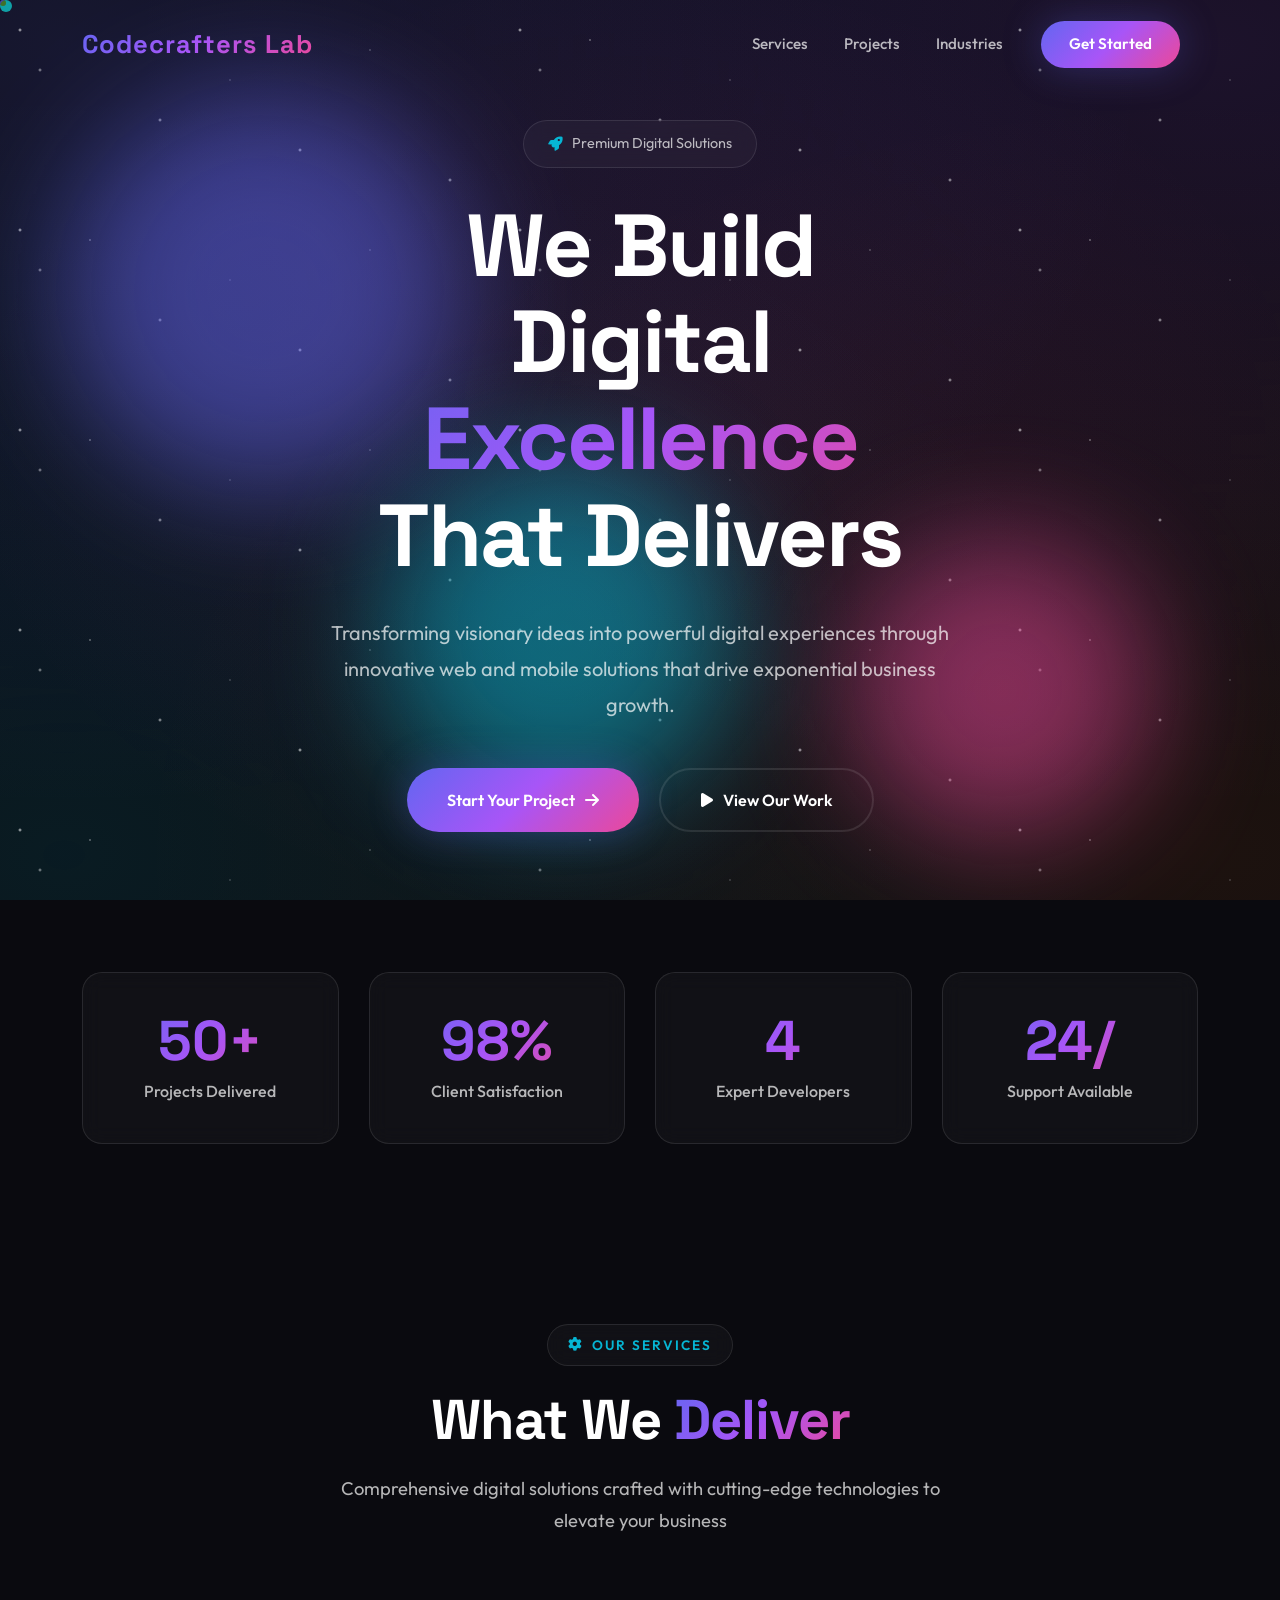
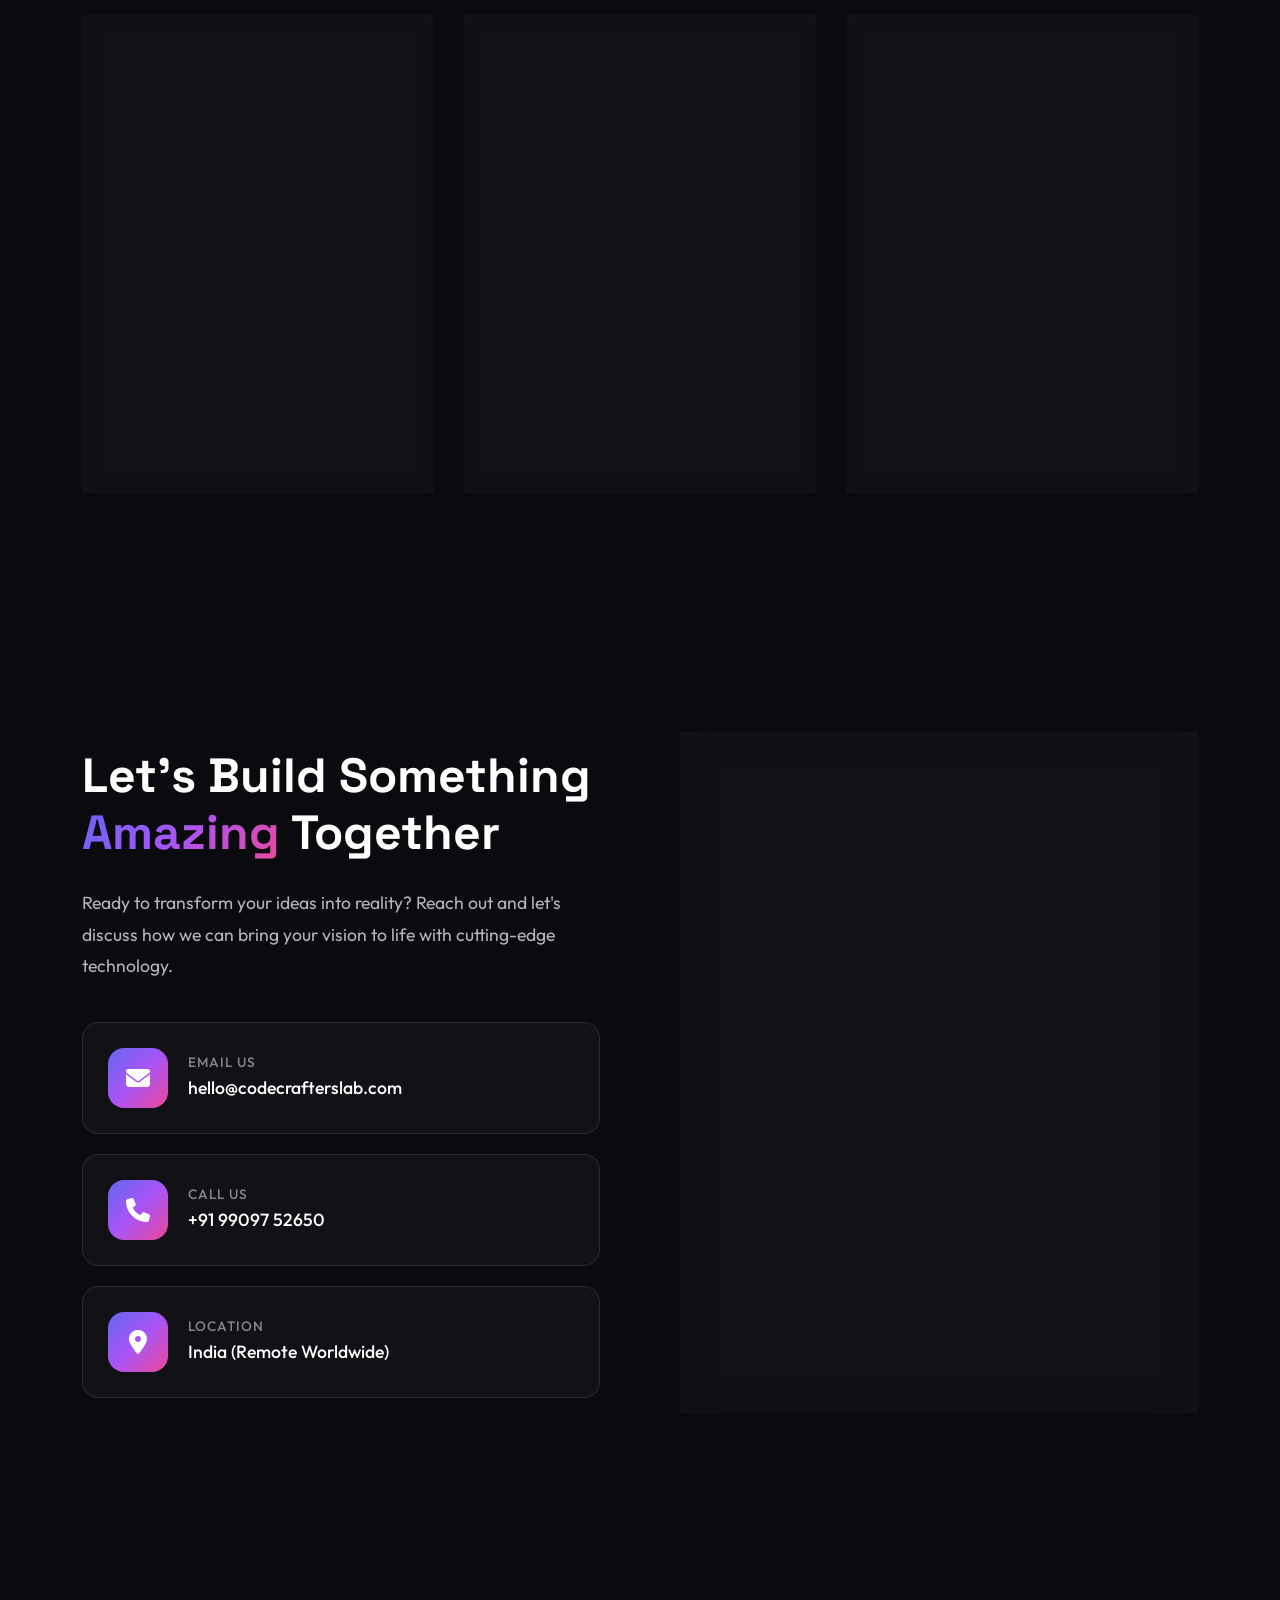
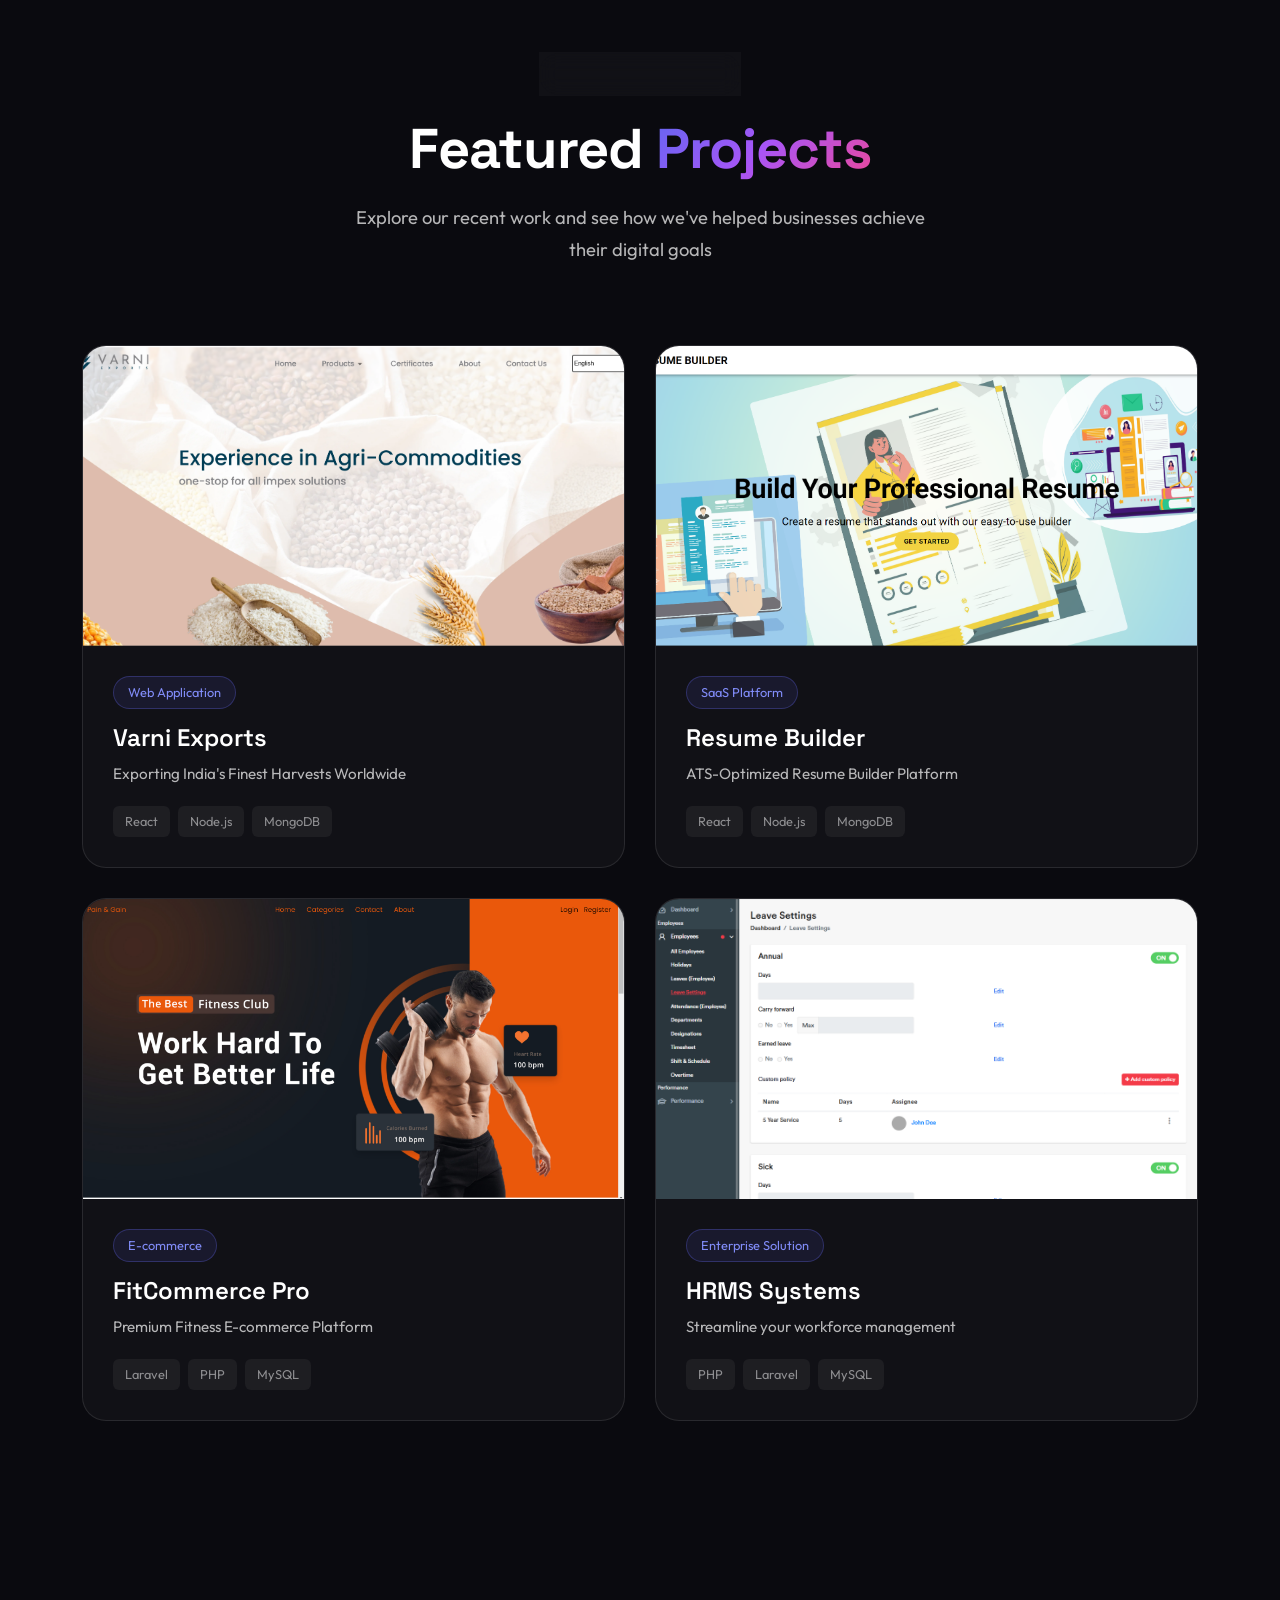
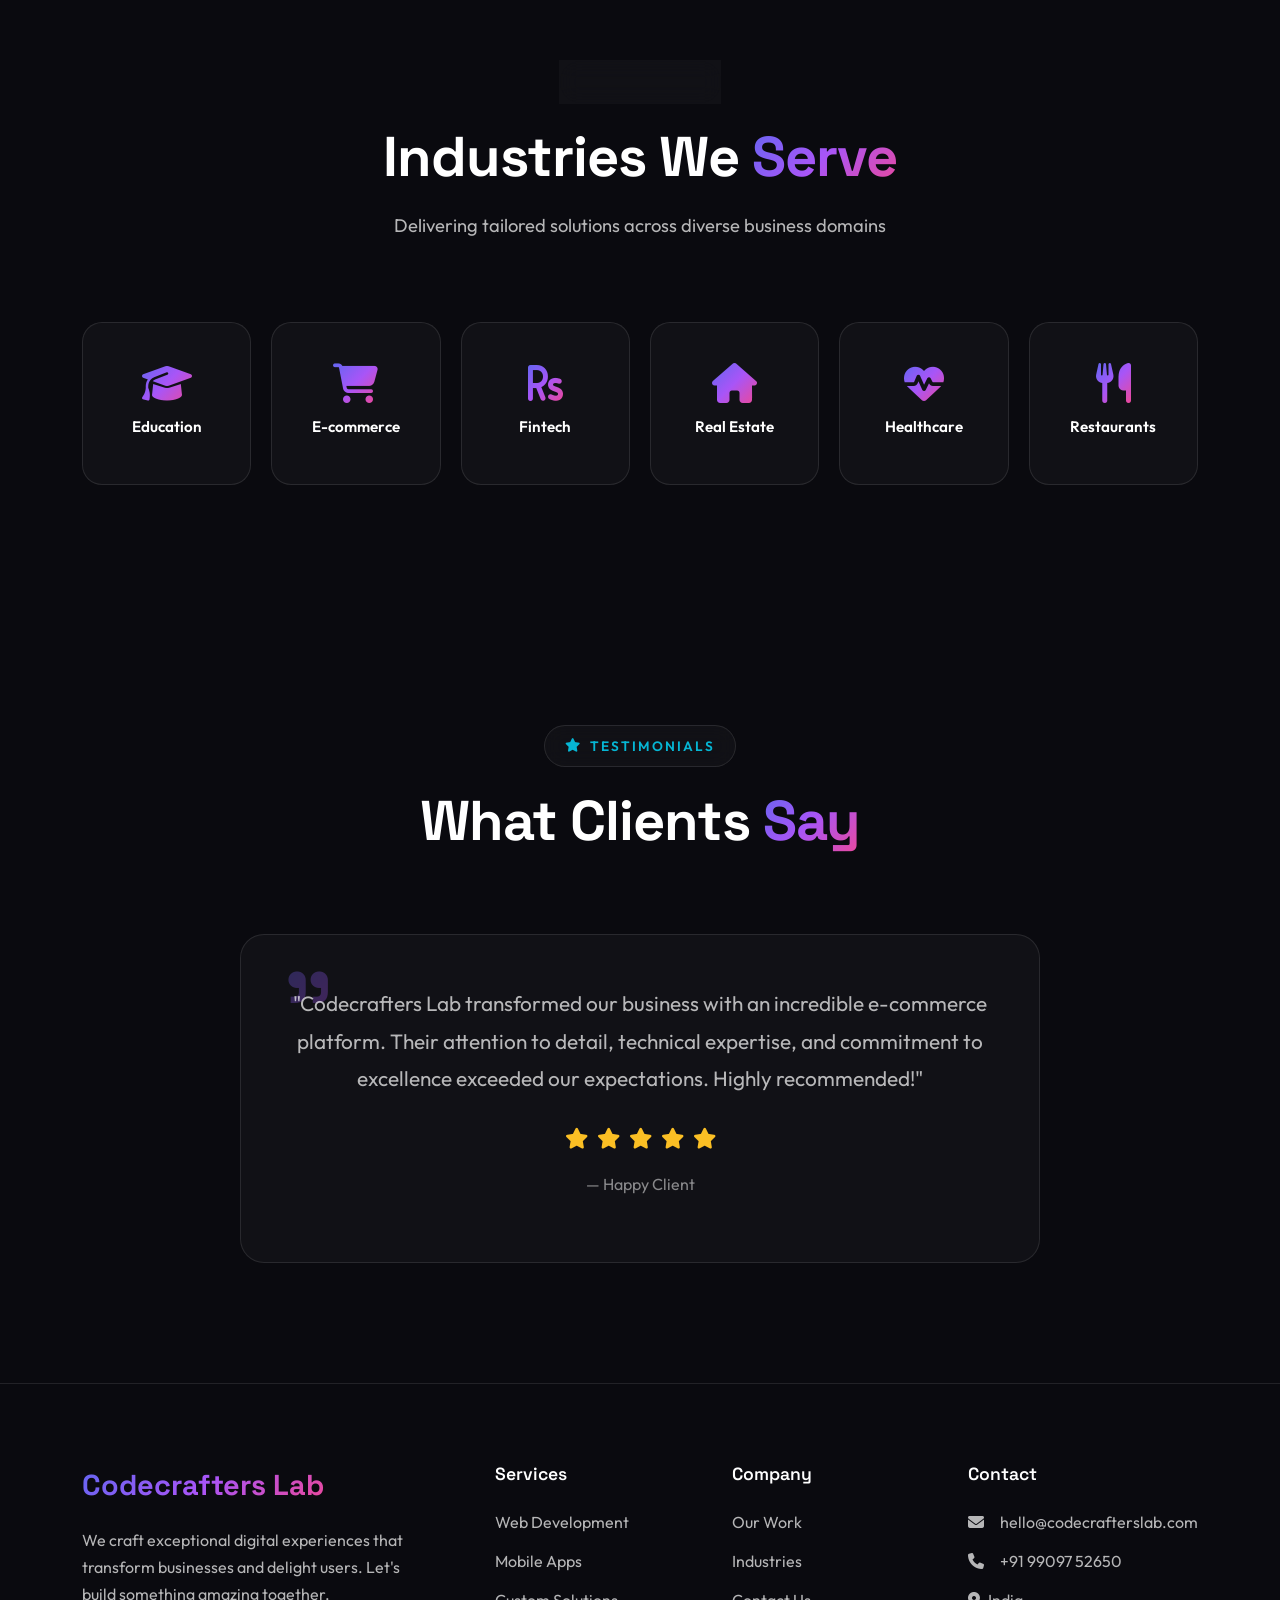
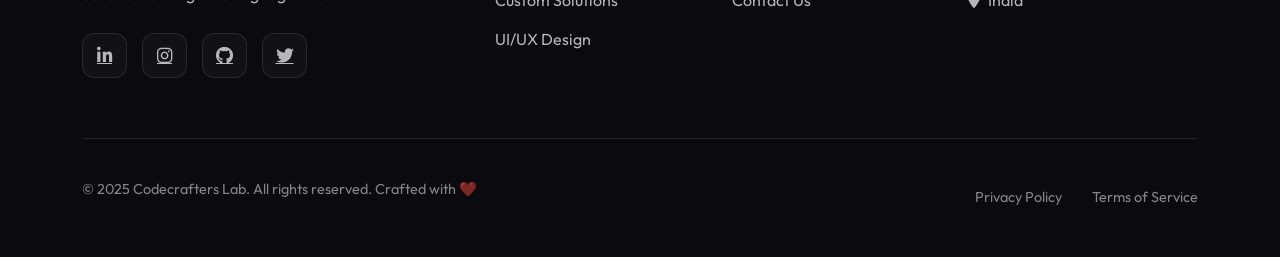
==== index.html @ 221aa8fa "first commit" ====
<!DOCTYPE html>
<html lang="en">

<head>
    <meta charset="UTF-8">
    <meta name="viewport" content="width=device-width, initial-scale=1.0">
    <title>Codecrafters Lab | Premium Digital Solutions</title>
    <link href="https://cdn.jsdelivr.net/npm/bootstrap@5.3.0/dist/css/bootstrap.min.css" rel="stylesheet">
    <link rel="stylesheet" href="https://cdnjs.cloudflare.com/ajax/libs/font-awesome/6.4.0/css/all.min.css">
    <link href="https://unpkg.com/aos@2.3.1/dist/aos.css" rel="stylesheet">
    <link
        href="https://fonts.googleapis.com/css2?family=Outfit:wght@300;400;500;600;700;800;900&family=Space+Grotesk:wght@300;400;500;600;700&display=swap"
        rel="stylesheet">
    <style>
        :root {
            --primary: #6366f1;
            --primary-dark: #4f46e5;
            --primary-light: #818cf8;
            --secondary: #f97316;
            --accent: #06b6d4;
            --accent-pink: #ec4899;
            --accent-purple: #a855f7;
            --bg-dark: #0a0a0f;
            --bg-card: rgba(255, 255, 255, 0.03);
            --bg-card-hover: rgba(255, 255, 255, 0.08);
            --text-primary: #ffffff;
            --text-secondary: rgba(255, 255, 255, 0.7);
            --text-muted: rgba(255, 255, 255, 0.5);
            --border-color: rgba(255, 255, 255, 0.1);
            --gradient-1: linear-gradient(135deg, #667eea 0%, #764ba2 100%);
            --gradient-2: linear-gradient(135deg, #f093fb 0%, #f5576c 100%);
            --gradient-3: linear-gradient(135deg, #4facfe 0%, #00f2fe 100%);
            --gradient-primary: linear-gradient(135deg, #6366f1 0%, #a855f7 50%, #ec4899 100%);
            --gradient-aurora: linear-gradient(135deg, #00d9ff 0%, #6366f1 25%, #a855f7 50%, #ec4899 75%, #f97316 100%);
            --glow-primary: 0 0 40px rgba(99, 102, 241, 0.3);
            --glow-accent: 0 0 40px rgba(6, 182, 212, 0.3);
        }

        * {
            margin: 0;
            padding: 0;
            box-sizing: border-box;
        }

        html {
            scroll-behavior: smooth;
        }

        body {
            font-family: 'Outfit', sans-serif;
            background: var(--bg-dark);
            color: var(--text-primary);
            overflow-x: hidden;
            cursor: none;
        }

        /* Custom Cursor */
        .cursor {
            width: 12px;
            height: 12px;
            background: var(--accent);
            border-radius: 50%;
            position: fixed;
            pointer-events: none;
            z-index: 99999;
            mix-blend-mode: difference;
            transition: transform 0.15s ease, width 0.3s ease, height 0.3s ease;
        }

        .cursor.hover {
            width: 50px;
            height: 50px;
            background: var(--gradient-primary);
            mix-blend-mode: normal;
            opacity: 0.8;
        }

        .cursor-trail {
            position: fixed;
            width: 6px;
            height: 6px;
            background: var(--primary);
            border-radius: 50%;
            pointer-events: none;
            z-index: 99998;
            opacity: 0.5;
        }

        @media (max-width: 768px) {

            .cursor,
            .cursor-trail {
                display: none;
            }

            body {
                cursor: auto;
            }
        }

        /* Loading Screen */
        .loading-screen {
            position: fixed;
            top: 0;
            left: 0;
            width: 100%;
            height: 100%;
            background: var(--bg-dark);
            z-index: 100000;
            display: flex;
            align-items: center;
            justify-content: center;
            flex-direction: column;
        }

        .loader {
            position: relative;
            width: 120px;
            height: 120px;
        }

        .loader-ring {
            position: absolute;
            width: 100%;
            height: 100%;
            border: 3px solid transparent;
            border-radius: 50%;
            animation: loaderSpin 1.5s linear infinite;
        }

        .loader-ring:nth-child(1) {
            border-top-color: var(--primary);
            animation-delay: 0s;
        }

        .loader-ring:nth-child(2) {
            width: 80%;
            height: 80%;
            top: 10%;
            left: 10%;
            border-right-color: var(--accent);
            animation-delay: 0.15s;
            animation-direction: reverse;
        }

        .loader-ring:nth-child(3) {
            width: 60%;
            height: 60%;
            top: 20%;
            left: 20%;
            border-bottom-color: var(--accent-pink);
            animation-delay: 0.3s;
        }

        @keyframes loaderSpin {
            to {
                transform: rotate(360deg);
            }
        }

        .loader-text {
            margin-top: 40px;
            font-size: 1.2rem;
            font-weight: 600;
            letter-spacing: 8px;
            text-transform: uppercase;
            background: var(--gradient-primary);
            -webkit-background-clip: text;
            -webkit-text-fill-color: transparent;
            background-clip: text;
        }

        .loading-progress {
            width: 200px;
            height: 3px;
            background: rgba(255, 255, 255, 0.1);
            border-radius: 10px;
            margin-top: 20px;
            overflow: hidden;
        }

        .loading-progress-bar {
            height: 100%;
            width: 0%;
            background: var(--gradient-primary);
            border-radius: 10px;
            animation: loadProgress 2s ease forwards;
        }

        @keyframes loadProgress {
            to {
                width: 100%;
            }
        }

        /* Aurora Background */
        .aurora-bg {
            position: fixed;
            top: 0;
            left: 0;
            width: 100%;
            height: 100%;
            z-index: -1;
            overflow: hidden;
        }

        .aurora-gradient {
            position: absolute;
            width: 150%;
            height: 150%;
            top: -25%;
            left: -25%;
            background:
                radial-gradient(ellipse at 20% 20%, rgba(99, 102, 241, 0.15) 0%, transparent 50%),
                radial-gradient(ellipse at 80% 20%, rgba(168, 85, 247, 0.12) 0%, transparent 50%),
                radial-gradient(ellipse at 50% 50%, rgba(236, 72, 153, 0.08) 0%, transparent 50%),
                radial-gradient(ellipse at 20% 80%, rgba(6, 182, 212, 0.1) 0%, transparent 50%),
                radial-gradient(ellipse at 80% 80%, rgba(249, 115, 22, 0.08) 0%, transparent 50%);
            animation: auroraMove 20s ease-in-out infinite alternate;
        }

        @keyframes auroraMove {
            0% {
                transform: translate(0, 0) rotate(0deg) scale(1);
            }

            33% {
                transform: translate(30px, -30px) rotate(5deg) scale(1.05);
            }

            66% {
                transform: translate(-20px, 20px) rotate(-3deg) scale(0.98);
            }

            100% {
                transform: translate(10px, -10px) rotate(2deg) scale(1.02);
            }
        }

        .stars {
            position: absolute;
            width: 100%;
            height: 100%;
            background-image:
                radial-gradient(2px 2px at 20px 30px, rgba(255, 255, 255, 0.8), transparent),
                radial-gradient(2px 2px at 40px 70px, rgba(255, 255, 255, 0.6), transparent),
                radial-gradient(1px 1px at 90px 40px, rgba(255, 255, 255, 0.9), transparent),
                radial-gradient(2px 2px at 160px 120px, rgba(255, 255, 255, 0.7), transparent),
                radial-gradient(1px 1px at 230px 80px, rgba(255, 255, 255, 0.5), transparent),
                radial-gradient(2px 2px at 300px 150px, rgba(255, 255, 255, 0.8), transparent),
                radial-gradient(1px 1px at 370px 50px, rgba(255, 255, 255, 0.6), transparent),
                radial-gradient(2px 2px at 450px 180px, rgba(255, 255, 255, 0.7), transparent);
            background-size: 500px 200px;
            animation: twinkle 8s ease-in-out infinite;
        }

        @keyframes twinkle {

            0%,
            100% {
                opacity: 0.5;
            }

            50% {
                opacity: 1;
            }
        }

        /* Floating Orbs */
        .orb {
            position: absolute;
            border-radius: 50%;
            filter: blur(60px);
            opacity: 0.5;
            animation: orbFloat 15s ease-in-out infinite;
        }

        .orb-1 {
            width: 400px;
            height: 400px;
            background: var(--primary);
            top: 10%;
            left: 5%;
            animation-delay: 0s;
        }

        .orb-2 {
            width: 300px;
            height: 300px;
            background: var(--accent-pink);
            top: 60%;
            right: 10%;
            animation-delay: 5s;
        }

        .orb-3 {
            width: 350px;
            height: 350px;
            background: var(--accent);
            bottom: 10%;
            left: 30%;
            animation-delay: 10s;
        }

        @keyframes orbFloat {

            0%,
            100% {
                transform: translate(0, 0) scale(1);
            }

            25% {
                transform: translate(50px, -50px) scale(1.1);
            }

            50% {
                transform: translate(-30px, 30px) scale(0.9);
            }

            75% {
                transform: translate(20px, 20px) scale(1.05);
            }
        }

        /* Navigation */
        .navbar {
            position: fixed;
            top: 0;
            left: 0;
            width: 100%;
            padding: 20px 0;
            z-index: 1000;
            transition: all 0.4s cubic-bezier(0.4, 0, 0.2, 1);
        }

        .navbar.scrolled {
            background: rgba(10, 10, 15, 0.85);
            backdrop-filter: blur(20px);
            -webkit-backdrop-filter: blur(20px);
            border-bottom: 1px solid var(--border-color);
            padding: 15px 0;
        }

        .navbar-brand {
            font-family: 'Space Grotesk', sans-serif;
            font-size: 1.6rem;
            font-weight: 700;
            background: var(--gradient-primary);
            -webkit-background-clip: text;
            -webkit-text-fill-color: transparent;
            background-clip: text;
            letter-spacing: 1px;
        }

        .nav-link {
            color: var(--text-secondary) !important;
            font-size: 0.95rem;
            font-weight: 500;
            margin: 0 18px;
            padding: 8px 0 !important;
            position: relative;
            transition: color 0.3s ease;
        }

        .nav-link::after {
            content: '';
            position: absolute;
            bottom: 0;
            left: 0;
            width: 0;
            height: 2px;
            background: var(--gradient-primary);
            transition: width 0.3s ease;
        }

        .nav-link:hover {
            color: var(--text-primary) !important;
        }

        .nav-link:hover::after {
            width: 100%;
        }

        .nav-cta {
            background: var(--gradient-primary);
            color: #fff !important;
            padding: 12px 28px !important;
            border-radius: 50px;
            font-weight: 600;
            margin-left: 20px;
            transition: all 0.3s ease;
            box-shadow: var(--glow-primary);
        }

        .nav-cta:hover {
            transform: translateY(-2px);
            box-shadow: 0 10px 40px rgba(99, 102, 241, 0.4);
        }

        .nav-cta::after {
            display: none;
        }

        /* Hero Section */
        .hero-section {
            min-height: 100vh;
            display: flex;
            align-items: center;
            justify-content: center;
            position: relative;
            padding: 120px 0 80px;
            overflow: hidden;
        }

        .hero-content {
            text-align: center;
            max-width: 1000px;
            padding: 0 20px;
            position: relative;
            z-index: 10;
        }

        .hero-badge {
            display: inline-flex;
            align-items: center;
            gap: 10px;
            padding: 12px 24px;
            background: var(--bg-card);
            border: 1px solid var(--border-color);
            border-radius: 50px;
            font-size: 0.9rem;
            color: var(--text-secondary);
            margin-bottom: 30px;
            backdrop-filter: blur(10px);
        }

        .hero-badge i {
            color: var(--accent);
            animation: pulse 2s ease-in-out infinite;
        }

        @keyframes pulse {

            0%,
            100% {
                transform: scale(1);
            }

            50% {
                transform: scale(1.2);
            }
        }

        .hero-title {
            font-family: 'Space Grotesk', sans-serif;
            font-size: clamp(3rem, 8vw, 5.5rem);
            font-weight: 700;
            line-height: 1.1;
            margin-bottom: 30px;
            letter-spacing: -2px;
        }

        .hero-title .line {
            display: block;
            overflow: hidden;
        }

        .hero-title .line span {
            display: block;
            transform: translateY(100%);
            animation: slideUp 0.8s cubic-bezier(0.65, 0, 0.35, 1) forwards;
        }

        .hero-title .line:nth-child(2) span {
            animation-delay: 0.15s;
        }

        .hero-title .line:nth-child(3) span {
            animation-delay: 0.3s;
        }

        @keyframes slideUp {
            to {
                transform: translateY(0);
            }
        }

        .gradient-text {
            background: var(--gradient-primary);
            -webkit-background-clip: text;
            -webkit-text-fill-color: transparent;
            background-clip: text;
        }

        .hero-description {
            font-size: 1.25rem;
            color: var(--text-secondary);
            max-width: 650px;
            margin: 0 auto 45px;
            line-height: 1.8;
            opacity: 0;
            animation: fadeIn 0.8s ease forwards 0.5s;
        }

        @keyframes fadeIn {
            to {
                opacity: 1;
            }
        }

        .hero-buttons {
            display: flex;
            gap: 20px;
            justify-content: center;
            flex-wrap: wrap;
            opacity: 0;
            animation: fadeIn 0.8s ease forwards 0.7s;
        }

        .btn-primary-gradient {
            position: relative;
            display: inline-flex;
            align-items: center;
            gap: 10px;
            padding: 18px 40px;
            background: var(--gradient-primary);
            color: #fff;
            font-weight: 600;
            font-size: 1rem;
            border: none;
            border-radius: 60px;
            overflow: hidden;
            transition: all 0.4s ease;
            text-decoration: none;
            box-shadow: var(--glow-primary);
        }

        .btn-primary-gradient::before {
            content: '';
            position: absolute;
            top: 0;
            left: -100%;
            width: 100%;
            height: 100%;
            background: linear-gradient(90deg, transparent, rgba(255, 255, 255, 0.2), transparent);
            transition: left 0.5s ease;
        }

        .btn-primary-gradient:hover {
            transform: translateY(-3px);
            box-shadow: 0 15px 50px rgba(99, 102, 241, 0.5);
            color: #fff;
        }

        .btn-primary-gradient:hover::before {
            left: 100%;
        }

        .btn-outline-glow {
            display: inline-flex;
            align-items: center;
            gap: 10px;
            padding: 18px 40px;
            background: transparent;
            color: var(--text-primary);
            font-weight: 600;
            font-size: 1rem;
            border: 2px solid var(--border-color);
            border-radius: 60px;
            transition: all 0.4s ease;
            text-decoration: none;
            position: relative;
            overflow: hidden;
        }

        .btn-outline-glow::before {
            content: '';
            position: absolute;
            top: 0;
            left: 0;
            width: 0;
            height: 100%;
            background: var(--gradient-primary);
            transition: width 0.4s ease;
            z-index: -1;
        }

        .btn-outline-glow:hover {
            border-color: transparent;
            color: #fff;
        }

        .btn-outline-glow:hover::before {
            width: 100%;
        }

        /* Stats Section */
        .stats-section {
            padding: 60px 0;
            position: relative;
            z-index: 10;
        }

        .stats-container {
            display: grid;
            grid-template-columns: repeat(4, 1fr);
            gap: 30px;
        }

        @media (max-width: 991px) {
            .stats-container {
                grid-template-columns: repeat(2, 1fr);
            }
        }

        @media (max-width: 575px) {
            .stats-container {
                grid-template-columns: 1fr;
            }
        }

        .stat-card {
            text-align: center;
            padding: 40px 30px;
            background: var(--bg-card);
            border: 1px solid var(--border-color);
            border-radius: 20px;
            backdrop-filter: blur(10px);
            transition: all 0.4s ease;
        }

        .stat-card:hover {
            transform: translateY(-10px);
            background: var(--bg-card-hover);
            border-color: var(--primary);
            box-shadow: var(--glow-primary);
        }

        .stat-number {
            font-family: 'Space Grotesk', sans-serif;
            font-size: 3.5rem;
            font-weight: 700;
            background: var(--gradient-primary);
            -webkit-background-clip: text;
            -webkit-text-fill-color: transparent;
            background-clip: text;
            line-height: 1;
            margin-bottom: 10px;
        }

        .stat-label {
            font-size: 1rem;
            color: var(--text-secondary);
            font-weight: 500;
        }

        /* Section Styles */
        .section {
            padding: 120px 0;
            position: relative;
        }

        .section-header {
            text-align: center;
            margin-bottom: 80px;
        }

        .section-badge {
            display: inline-flex;
            align-items: center;
            gap: 8px;
            padding: 10px 20px;
            background: var(--bg-card);
            border: 1px solid var(--border-color);
            border-radius: 50px;
            font-size: 0.85rem;
            color: var(--accent);
            margin-bottom: 20px;
            backdrop-filter: blur(10px);
            text-transform: uppercase;
            letter-spacing: 2px;
            font-weight: 600;
        }

        .section-title {
            font-family: 'Space Grotesk', sans-serif;
            font-size: clamp(2.5rem, 5vw, 3.5rem);
            font-weight: 700;
            margin-bottom: 20px;
            letter-spacing: -1px;
        }

        .section-subtitle {
            font-size: 1.15rem;
            color: var(--text-secondary);
            max-width: 600px;
            margin: 0 auto;
            line-height: 1.7;
        }

        /* Services Section */
        .services-grid {
            display: grid;
            grid-template-columns: repeat(3, 1fr);
            gap: 30px;
        }

        @media (max-width: 991px) {
            .services-grid {
                grid-template-columns: repeat(2, 1fr);
            }
        }

        @media (max-width: 575px) {
            .services-grid {
                grid-template-columns: 1fr;
            }
        }

        .service-card {
            position: relative;
            padding: 50px 40px;
            background: var(--bg-card);
            border: 1px solid var(--border-color);
            border-radius: 24px;
            backdrop-filter: blur(10px);
            transition: all 0.5s cubic-bezier(0.4, 0, 0.2, 1);
            overflow: hidden;
            transform-style: preserve-3d;
            perspective: 1000px;
        }

        .service-card::before {
            content: '';
            position: absolute;
            top: 0;
            left: 0;
            width: 100%;
            height: 100%;
            background: var(--gradient-primary);
            opacity: 0;
            transition: opacity 0.5s ease;
            z-index: -1;
        }

        .service-card::after {
            content: '';
            position: absolute;
            top: -2px;
            left: -2px;
            right: -2px;
            bottom: -2px;
            background: var(--gradient-primary);
            border-radius: 26px;
            z-index: -2;
            opacity: 0;
            transition: opacity 0.5s ease;
        }

        .service-card:hover {
            transform: translateY(-15px) rotateX(5deg);
            border-color: transparent;
        }

        .service-card:hover::after {
            opacity: 1;
        }

        .service-icon-wrapper {
            width: 80px;
            height: 80px;
            background: var(--gradient-primary);
            border-radius: 20px;
            display: flex;
            align-items: center;
            justify-content: center;
            margin-bottom: 30px;
            transition: all 0.4s ease;
        }

        .service-icon-wrapper i {
            font-size: 2rem;
            color: #fff;
        }

        .service-card:hover .service-icon-wrapper {
            transform: scale(1.1) rotate(5deg);
            box-shadow: 0 15px 40px rgba(99, 102, 241, 0.4);
        }

        .service-title {
            font-family: 'Space Grotesk', sans-serif;
            font-size: 1.5rem;
            font-weight: 600;
            margin-bottom: 15px;
        }

        .service-description {
            color: var(--text-secondary);
            line-height: 1.7;
            margin-bottom: 25px;
        }

        .service-tags {
            display: flex;
            flex-wrap: wrap;
            gap: 10px;
        }

        .service-tag {
            padding: 8px 16px;
            background: rgba(255, 255, 255, 0.05);
            border: 1px solid var(--border-color);
            border-radius: 50px;
            font-size: 0.85rem;
            color: var(--text-secondary);
            transition: all 0.3s ease;
        }

        .service-card:hover .service-tag {
            background: rgba(255, 255, 255, 0.1);
            color: var(--text-primary);
        }

        /* Contact Section */
        .contact-section {
            position: relative;
            overflow: hidden;
        }

        .contact-container {
            display: grid;
            grid-template-columns: 1fr 1fr;
            gap: 80px;
            align-items: center;
        }

        @media (max-width: 991px) {
            .contact-container {
                grid-template-columns: 1fr;
                gap: 60px;
            }
        }

        .contact-info h2 {
            font-family: 'Space Grotesk', sans-serif;
            font-size: 3rem;
            font-weight: 700;
            margin-bottom: 25px;
            line-height: 1.2;
        }

        .contact-info p {
            color: var(--text-secondary);
            font-size: 1.1rem;
            line-height: 1.8;
            margin-bottom: 40px;
        }

        .contact-methods {
            display: flex;
            flex-direction: column;
            gap: 20px;
        }

        .contact-method {
            display: flex;
            align-items: center;
            gap: 20px;
            padding: 25px;
            background: var(--bg-card);
            border: 1px solid var(--border-color);
            border-radius: 16px;
            transition: all 0.4s ease;
            text-decoration: none;
        }

        .contact-method:hover {
            transform: translateX(10px);
            background: var(--bg-card-hover);
            border-color: var(--primary);
        }

        .contact-method-icon {
            width: 60px;
            height: 60px;
            background: var(--gradient-primary);
            border-radius: 16px;
            display: flex;
            align-items: center;
            justify-content: center;
            font-size: 1.5rem;
            color: #fff;
            transition: all 0.4s ease;
        }

        .contact-method:hover .contact-method-icon {
            transform: rotate(10deg) scale(1.1);
        }

        .contact-method-content h4 {
            font-size: 0.85rem;
            color: var(--text-muted);
            margin-bottom: 5px;
            text-transform: uppercase;
            letter-spacing: 1px;
        }

        .contact-method-content span,
        .contact-method-content a {
            font-size: 1.1rem;
            color: var(--text-primary);
            font-weight: 500;
            text-decoration: none;
        }

        /* Contact Form */
        .contact-form-card {
            background: var(--bg-card);
            border: 1px solid var(--border-color);
            border-radius: 24px;
            padding: 50px;
            backdrop-filter: blur(20px);
            position: relative;
            overflow: hidden;
        }

        .contact-form-card::before {
            content: '';
            position: absolute;
            top: 0;
            left: 0;
            right: 0;
            height: 3px;
            background: var(--gradient-primary);
        }

        .form-title {
            font-family: 'Space Grotesk', sans-serif;
            font-size: 1.8rem;
            font-weight: 600;
            margin-bottom: 30px;
            text-align: center;
        }

        .form-group {
            margin-bottom: 25px;
            position: relative;
        }

        .form-label {
            display: block;
            font-size: 0.9rem;
            color: var(--text-secondary);
            margin-bottom: 10px;
            font-weight: 500;
        }

        .form-control-custom {
            width: 100%;
            padding: 18px 20px;
            background: rgba(255, 255, 255, 0.03);
            border: 1px solid var(--border-color);
            border-radius: 12px;
            color: var(--text-primary);
            font-size: 1rem;
            font-family: inherit;
            transition: all 0.3s ease;
            outline: none;
        }

        .form-control-custom::placeholder {
            color: var(--text-muted);
        }

        .form-control-custom:focus {
            border-color: var(--primary);
            background: rgba(99, 102, 241, 0.05);
            box-shadow: 0 0 0 4px rgba(99, 102, 241, 0.1);
        }

        textarea.form-control-custom {
            resize: none;
            min-height: 150px;
        }

        select.form-control-custom {
            appearance: none;
            background-image: url("data:image/svg+xml,%3Csvg xmlns='http://www.w3.org/2000/svg' width='12' height='12' viewBox='0 0 12 12'%3E%3Cpath fill='%23ffffff' d='M6 8L1 3h10z'/%3E%3C/svg%3E");
            background-repeat: no-repeat;
            background-position: right 20px center;
            padding-right: 50px;
        }

        .btn-submit {
            width: 100%;
            padding: 20px;
            background: var(--gradient-primary);
            color: #fff;
            border: none;
            border-radius: 12px;
            font-weight: 600;
            font-size: 1rem;
            font-family: inherit;
            cursor: pointer;
            transition: all 0.4s ease;
            position: relative;
            overflow: hidden;
        }

        .btn-submit::before {
            content: '';
            position: absolute;
            top: 0;
            left: -100%;
            width: 100%;
            height: 100%;
            background: linear-gradient(90deg, transparent, rgba(255, 255, 255, 0.2), transparent);
            transition: left 0.5s ease;
        }

        .btn-submit:hover {
            transform: translateY(-3px);
            box-shadow: 0 15px 50px rgba(99, 102, 241, 0.4);
        }

        .btn-submit:hover::before {
            left: 100%;
        }

        /* Projects Section */
        .projects-grid {
            display: grid;
            grid-template-columns: repeat(2, 1fr);
            gap: 30px;
        }

        @media (max-width: 768px) {
            .projects-grid {
                grid-template-columns: 1fr;
            }
        }

        .project-card {
            position: relative;
            border-radius: 24px;
            overflow: hidden;
            background: var(--bg-card);
            border: 1px solid var(--border-color);
            transition: all 0.5s ease;
        }

        .project-card:hover {
            transform: translateY(-10px);
            border-color: var(--primary);
            box-shadow: var(--glow-primary);
        }

        .project-image {
            position: relative;
            height: 300px;
            overflow: hidden;
        }

        .project-image img {
            width: 100%;
            height: 100%;
            object-fit: cover;
            transition: all 0.6s ease;
        }

        .project-card:hover .project-image img {
            transform: scale(1.1);
        }

        .project-overlay {
            position: absolute;
            top: 0;
            left: 0;
            width: 100%;
            height: 100%;
            background: linear-gradient(to top, rgba(10, 10, 15, 0.95), transparent 50%);
            opacity: 0;
            transition: opacity 0.4s ease;
        }

        .project-card:hover .project-overlay {
            opacity: 1;
        }

        .project-link {
            position: absolute;
            top: 50%;
            left: 50%;
            transform: translate(-50%, -50%) scale(0);
            width: 80px;
            height: 80px;
            background: var(--gradient-primary);
            border-radius: 50%;
            display: flex;
            align-items: center;
            justify-content: center;
            color: #fff;
            font-size: 1.5rem;
            transition: all 0.4s cubic-bezier(0.4, 0, 0.2, 1);
            text-decoration: none;
        }

        .project-card:hover .project-link {
            transform: translate(-50%, -50%) scale(1);
        }

        .project-link:hover {
            transform: translate(-50%, -50%) scale(1.1);
        }

        .project-content {
            padding: 30px;
        }

        .project-category {
            display: inline-block;
            padding: 6px 14px;
            background: rgba(99, 102, 241, 0.1);
            border: 1px solid rgba(99, 102, 241, 0.3);
            border-radius: 50px;
            font-size: 0.8rem;
            color: var(--primary-light);
            margin-bottom: 15px;
        }

        .project-title {
            font-family: 'Space Grotesk', sans-serif;
            font-size: 1.5rem;
            font-weight: 600;
            margin-bottom: 10px;
        }

        .project-description {
            color: var(--text-secondary);
            font-size: 0.95rem;
            margin-bottom: 20px;
        }

        .project-tech {
            display: flex;
            flex-wrap: wrap;
            gap: 8px;
        }

        .project-tech span {
            padding: 6px 12px;
            background: rgba(255, 255, 255, 0.05);
            border-radius: 6px;
            font-size: 0.8rem;
            color: var(--text-muted);
        }

        /* Industries Section */
        .industries-grid {
            display: grid;
            grid-template-columns: repeat(6, 1fr);
            gap: 20px;
        }

        @media (max-width: 991px) {
            .industries-grid {
                grid-template-columns: repeat(3, 1fr);
            }
        }

        @media (max-width: 575px) {
            .industries-grid {
                grid-template-columns: repeat(2, 1fr);
            }
        }

        .industry-card {
            text-align: center;
            padding: 40px 20px;
            background: var(--bg-card);
            border: 1px solid var(--border-color);
            border-radius: 20px;
            transition: all 0.4s ease;
            cursor: default;
        }

        .industry-card:hover {
            transform: translateY(-10px);
            background: var(--gradient-primary);
            border-color: transparent;
        }

        .industry-icon {
            font-size: 2.5rem;
            margin-bottom: 15px;
            background: var(--gradient-primary);
            -webkit-background-clip: text;
            -webkit-text-fill-color: transparent;
            background-clip: text;
            transition: all 0.4s ease;
        }

        .industry-card:hover .industry-icon {
            background: none;
            -webkit-text-fill-color: #fff;
            color: #fff;
        }

        .industry-title {
            font-weight: 600;
            font-size: 0.95rem;
        }

        /* Testimonials Section */
        .testimonial-card {
            background: var(--bg-card);
            border: 1px solid var(--border-color);
            border-radius: 24px;
            padding: 50px;
            text-align: center;
            max-width: 800px;
            margin: 0 auto;
            position: relative;
        }

        .testimonial-card::before {
            content: '"';
            position: absolute;
            top: 20px;
            left: 40px;
            font-family: 'Space Grotesk', sans-serif;
            font-size: 8rem;
            background: var(--gradient-primary);
            -webkit-background-clip: text;
            -webkit-text-fill-color: transparent;
            background-clip: text;
            opacity: 0.3;
            line-height: 1;
        }

        .testimonial-text {
            font-size: 1.3rem;
            color: var(--text-secondary);
            line-height: 1.8;
            margin-bottom: 30px;
            position: relative;
            z-index: 1;
        }

        .testimonial-rating {
            margin-bottom: 20px;
        }

        .testimonial-rating i {
            color: #fbbf24;
            font-size: 1.3rem;
            margin: 0 3px;
        }

        /* Footer */
        footer {
            padding: 80px 0 40px;
            border-top: 1px solid var(--border-color);
            position: relative;
        }

        .footer-grid {
            display: grid;
            grid-template-columns: 2fr 1fr 1fr 1fr;
            gap: 60px;
            margin-bottom: 60px;
        }

        @media (max-width: 991px) {
            .footer-grid {
                grid-template-columns: 1fr 1fr;
            }
        }

        @media (max-width: 575px) {
            .footer-grid {
                grid-template-columns: 1fr;
                gap: 40px;
            }
        }

        .footer-brand {
            font-family: 'Space Grotesk', sans-serif;
            font-size: 1.8rem;
            font-weight: 700;
            background: var(--gradient-primary);
            -webkit-background-clip: text;
            -webkit-text-fill-color: transparent;
            background-clip: text;
            margin-bottom: 20px;
            display: inline-block;
        }

        .footer-description {
            color: var(--text-secondary);
            line-height: 1.7;
            margin-bottom: 25px;
        }

        .footer-social {
            display: flex;
            gap: 15px;
        }

        .footer-social a {
            width: 45px;
            height: 45px;
            background: var(--bg-card);
            border: 1px solid var(--border-color);
            border-radius: 12px;
            display: flex;
            align-items: center;
            justify-content: center;
            color: var(--text-secondary);
            font-size: 1.1rem;
            transition: all 0.3s ease;
        }

        .footer-social a:hover {
            background: var(--gradient-primary);
            border-color: transparent;
            color: #fff;
            transform: translateY(-3px);
        }

        .footer-title {
            font-family: 'Space Grotesk', sans-serif;
            font-size: 1.1rem;
            font-weight: 600;
            margin-bottom: 25px;
        }

        .footer-links {
            list-style: none;
            padding: 0;
            margin: 0;
        }

        .footer-links li {
            margin-bottom: 15px;
        }

        .footer-links a {
            color: var(--text-secondary);
            text-decoration: none;
            transition: all 0.3s ease;
            display: inline-flex;
            align-items: center;
            gap: 8px;
        }

        .footer-links a:hover {
            color: var(--primary-light);
            transform: translateX(5px);
        }

        .footer-bottom {
            padding-top: 40px;
            border-top: 1px solid var(--border-color);
            display: flex;
            justify-content: space-between;
            align-items: center;
            flex-wrap: wrap;
            gap: 20px;
        }

        .footer-bottom p {
            color: var(--text-muted);
            font-size: 0.9rem;
        }

        .footer-bottom-links {
            display: flex;
            gap: 30px;
        }

        .footer-bottom-links a {
            color: var(--text-muted);
            text-decoration: none;
            font-size: 0.9rem;
            transition: color 0.3s ease;
        }

        .footer-bottom-links a:hover {
            color: var(--primary-light);
        }

        /* Scroll Progress */
        .scroll-progress {
            position: fixed;
            top: 0;
            left: 0;
            height: 3px;
            background: var(--gradient-primary);
            z-index: 10000;
            transition: width 0.1s linear;
        }

        /* Back to Top */
        .back-to-top {
            position: fixed;
            bottom: 30px;
            right: 30px;
            width: 50px;
            height: 50px;
            background: var(--gradient-primary);
            border-radius: 50%;
            display: flex;
            align-items: center;
            justify-content: center;
            color: #fff;
            font-size: 1.2rem;
            cursor: pointer;
            opacity: 0;
            visibility: hidden;
            transition: all 0.4s ease;
            z-index: 999;
            box-shadow: var(--glow-primary);
        }

        .back-to-top.visible {
            opacity: 1;
            visibility: visible;
        }

        .back-to-top:hover {
            transform: translateY(-5px);
        }

        /* Scrollbar */
        ::-webkit-scrollbar {
            width: 8px;
        }

        ::-webkit-scrollbar-track {
            background: var(--bg-dark);
        }

        ::-webkit-scrollbar-thumb {
            background: var(--primary);
            border-radius: 10px;
        }

        /* Selection */
        ::selection {
            background: var(--primary);
            color: #fff;
        }
    </style>
</head>

<body>
    <!-- Loading Screen -->
    <div class="loading-screen" id="loadingScreen">
        <div class="loader">
            <div class="loader-ring"></div>
            <div class="loader-ring"></div>
            <div class="loader-ring"></div>
        </div>
        <div class="loader-text">Loading</div>
        <div class="loading-progress">
            <div class="loading-progress-bar"></div>
        </div>
    </div>

    <!-- Scroll Progress -->
    <div class="scroll-progress" id="scrollProgress"></div>

    <!-- Custom Cursor -->
    <div class="cursor" id="cursor"></div>

    <!-- Aurora Background -->
    <div class="aurora-bg">
        <div class="aurora-gradient"></div>
        <div class="stars"></div>
        <div class="orb orb-1"></div>
        <div class="orb orb-2"></div>
        <div class="orb orb-3"></div>
    </div>

    <!-- Navigation -->
    <nav class="navbar navbar-expand-lg">
        <div class="container">
            <a class="navbar-brand" href="#">Codecrafters Lab</a>
            <button class="navbar-toggler" type="button" data-bs-toggle="collapse" data-bs-target="#navbarNav">
                <span class="navbar-toggler-icon"></span>
            </button>
            <div class="collapse navbar-collapse" id="navbarNav">
                <ul class="navbar-nav ms-auto align-items-center">
                    <li class="nav-item"><a class="nav-link" href="#services">Services</a></li>
                    <li class="nav-item"><a class="nav-link" href="#projects">Projects</a></li>
                    <li class="nav-item"><a class="nav-link" href="#industries">Industries</a></li>
                    <li class="nav-item"><a class="nav-link nav-cta" href="#contact">Get Started</a></li>
                </ul>
            </div>
        </div>
    </nav>

    <!-- Hero Section -->
    <section class="hero-section">
        <div class="hero-content">
            <div class="hero-badge" data-aos="fade-up">
                <i class="fas fa-rocket"></i>
                Premium Digital Solutions
            </div>
            <h1 class="hero-title">
                <span class="line"><span>We Build</span></span>
                <span class="line"><span>Digital <span class="gradient-text">Excellence</span></span></span>
                <span class="line"><span>That Delivers</span></span>
            </h1>
            <p class="hero-description">
                Transforming visionary ideas into powerful digital experiences through innovative web and mobile
                solutions that drive exponential business growth.
            </p>
            <div class="hero-buttons">
                <a href="#contact" class="btn-primary-gradient">
                    Start Your Project
                    <i class="fas fa-arrow-right"></i>
                </a>
                <a href="#projects" class="btn-outline-glow">
                    <i class="fas fa-play"></i>
                    View Our Work
                </a>
            </div>
        </div>
    </section>

    <!-- Stats Section -->
    <section class="stats-section">
        <div class="container">
            <div class="stats-container">
                <div class="stat-card" data-aos="fade-up" data-aos-delay="100">
                    <div class="stat-number" data-count="50">0+</div>
                    <div class="stat-label">Projects Delivered</div>
                </div>
                <div class="stat-card" data-aos="fade-up" data-aos-delay="200">
                    <div class="stat-number" data-count="98">0%</div>
                    <div class="stat-label">Client Satisfaction</div>
                </div>
                <div class="stat-card" data-aos="fade-up" data-aos-delay="300">
                    <div class="stat-number" data-count="4">0</div>
                    <div class="stat-label">Expert Developers</div>
                </div>
                <div class="stat-card" data-aos="fade-up" data-aos-delay="400">
                    <div class="stat-number" data-count="24">0/7</div>
                    <div class="stat-label">Support Available</div>
                </div>
            </div>
        </div>
    </section>

    <!-- Services Section -->
    <section id="services" class="section">
        <div class="container">
            <div class="section-header" data-aos="fade-up">
                <div class="section-badge">
                    <i class="fas fa-cog"></i>
                    Our Services
                </div>
                <h2 class="section-title">What We <span class="gradient-text">Deliver</span></h2>
                <p class="section-subtitle">Comprehensive digital solutions crafted with cutting-edge technologies to
                    elevate your business</p>
            </div>

            <div class="services-grid">
                <div class="service-card" data-aos="fade-up" data-aos-delay="100">
                    <div class="service-icon-wrapper">
                        <i class="fas fa-globe"></i>
                    </div>
                    <h3 class="service-title">Web Development</h3>
                    <p class="service-description">Build powerful, scalable web applications with cutting-edge
                        technologies and exceptional user experiences.</p>
                    <div class="service-tags">
                        <span class="service-tag">React.js</span>
                        <span class="service-tag">Node.js</span>
                        <span class="service-tag">Laravel</span>
                        <span class="service-tag">WordPress</span>
                    </div>
                </div>

                <div class="service-card" data-aos="fade-up" data-aos-delay="200">
                    <div class="service-icon-wrapper">
                        <i class="fas fa-mobile-screen-button"></i>
                    </div>
                    <h3 class="service-title">Mobile Apps</h3>
                    <p class="service-description">Cross-platform native mobile experiences that engage users and
                        deliver exceptional performance.</p>
                    <div class="service-tags">
                        <span class="service-tag">React Native</span>
                        <span class="service-tag">Flutter</span>
                        <span class="service-tag">Firebase</span>
                    </div>
                </div>

                <div class="service-card" data-aos="fade-up" data-aos-delay="300">
                    <div class="service-icon-wrapper">
                        <i class="fas fa-gears"></i>
                    </div>
                    <h3 class="service-title">Custom Solutions</h3>
                    <p class="service-description">Tailored software solutions designed to meet your unique business
                        requirements and challenges.</p>
                    <div class="service-tags">
                        <span class="service-tag">ERP Systems</span>
                        <span class="service-tag">CRM</span>
                        <span class="service-tag">APIs</span>
                    </div>
                </div>
            </div>
        </div>
    </section>

    <!-- Contact Section -->
    <section id="contact" class="section contact-section">
        <div class="container">
            <div class="contact-container">
                <div class="contact-info" data-aos="fade-right">
                    <h2>Let's Build Something <span class="gradient-text">Amazing</span> Together</h2>
                    <p>Ready to transform your ideas into reality? Reach out and let's discuss how we can bring your
                        vision to life with cutting-edge technology.</p>

                    <div class="contact-methods">
                        <a href="mailto:hello@codecrafterslab.com" class="contact-method">
                            <div class="contact-method-icon">
                                <i class="fas fa-envelope"></i>
                            </div>
                            <div class="contact-method-content">
                                <h4>Email Us</h4>
                                <span>hello@codecrafterslab.com</span>
                            </div>
                        </a>
                        <a href="tel:+919909752650" class="contact-method">
                            <div class="contact-method-icon">
                                <i class="fas fa-phone"></i>
                            </div>
                            <div class="contact-method-content">
                                <h4>Call Us</h4>
                                <span>+91 99097 52650</span>
                            </div>
                        </a>
                        <div class="contact-method">
                            <div class="contact-method-icon">
                                <i class="fas fa-map-marker-alt"></i>
                            </div>
                            <div class="contact-method-content">
                                <h4>Location</h4>
                                <span>India (Remote Worldwide)</span>
                            </div>
                        </div>
                    </div>
                </div>

                <div class="contact-form-card" data-aos="fade-left">
                    <h3 class="form-title">Send Us a Message</h3>
                    <form id="contactForm">
                        <div class="row">
                            <div class="col-md-6">
                                <div class="form-group">
                                    <label class="form-label">Your Name *</label>
                                    <input type="text" class="form-control-custom" placeholder="John Doe" required>
                                </div>
                            </div>
                            <div class="col-md-6">
                                <div class="form-group">
                                    <label class="form-label">Email Address *</label>
                                    <input type="email" class="form-control-custom" placeholder="john@example.com"
                                        required>
                                </div>
                            </div>
                        </div>
                        <div class="row">
                            <div class="col-md-6">
                                <div class="form-group">
                                    <label class="form-label">Phone Number</label>
                                    <input type="tel" class="form-control-custom" placeholder="+91 XXXXX XXXXX">
                                </div>
                            </div>
                            <div class="col-md-6">
                                <div class="form-group">
                                    <label class="form-label">Project Type *</label>
                                    <select class="form-control-custom" required>
                                        <option value="">Select a service</option>
                                        <option value="web">Web Development</option>
                                        <option value="mobile">Mobile App</option>
                                        <option value="custom">Custom Solution</option>
                                        <option value="other">Other</option>
                                    </select>
                                </div>
                            </div>
                        </div>
                        <div class="form-group">
                            <label class="form-label">Project Details *</label>
                            <textarea class="form-control-custom"
                                placeholder="Tell us about your project, goals, and timeline..." required></textarea>
                        </div>
                        <button type="submit" class="btn-submit">
                            <span>Send Message</span>
                            <i class="fas fa-paper-plane ms-2"></i>
                        </button>
                    </form>
                </div>
            </div>
        </div>
    </section>

    <!-- Projects Section -->
    <section id="projects" class="section">
        <div class="container">
            <div class="section-header" data-aos="fade-up">
                <div class="section-badge">
                    <i class="fas fa-briefcase"></i>
                    Our Portfolio
                </div>
                <h2 class="section-title">Featured <span class="gradient-text">Projects</span></h2>
                <p class="section-subtitle">Explore our recent work and see how we've helped businesses achieve their
                    digital goals</p>
            </div>

            <div class="projects-grid" id="projectsGrid">
                <!-- Projects will be dynamically inserted -->
            </div>
        </div>
    </section>

    <!-- Industries Section -->
    <section id="industries" class="section">
        <div class="container">
            <div class="section-header" data-aos="fade-up">
                <div class="section-badge">
                    <i class="fas fa-building"></i>
                    Industries
                </div>
                <h2 class="section-title">Industries We <span class="gradient-text">Serve</span></h2>
                <p class="section-subtitle">Delivering tailored solutions across diverse business domains</p>
            </div>

            <div class="industries-grid">
                <div class="industry-card" data-aos="fade-up" data-aos-delay="100">
                    <i class="fas fa-graduation-cap industry-icon"></i>
                    <h6 class="industry-title">Education</h6>
                </div>
                <div class="industry-card" data-aos="fade-up" data-aos-delay="150">
                    <i class="fas fa-shopping-cart industry-icon"></i>
                    <h6 class="industry-title">E-commerce</h6>
                </div>
                <div class="industry-card" data-aos="fade-up" data-aos-delay="200">
                    <i class="fas fa-rupee-sign industry-icon"></i>
                    <h6 class="industry-title">Fintech</h6>
                </div>
                <div class="industry-card" data-aos="fade-up" data-aos-delay="250">
                    <i class="fas fa-home industry-icon"></i>
                    <h6 class="industry-title">Real Estate</h6>
                </div>
                <div class="industry-card" data-aos="fade-up" data-aos-delay="300">
                    <i class="fas fa-heartbeat industry-icon"></i>
                    <h6 class="industry-title">Healthcare</h6>
                </div>
                <div class="industry-card" data-aos="fade-up" data-aos-delay="350">
                    <i class="fas fa-utensils industry-icon"></i>
                    <h6 class="industry-title">Restaurants</h6>
                </div>
            </div>
        </div>
    </section>

    <!-- Testimonial Section -->
    <section class="section">
        <div class="container">
            <div class="section-header" data-aos="fade-up">
                <div class="section-badge">
                    <i class="fas fa-star"></i>
                    Testimonials
                </div>
                <h2 class="section-title">What Clients <span class="gradient-text">Say</span></h2>
            </div>

            <div class="testimonial-card" data-aos="fade-up">
                <p class="testimonial-text">
                    "Codecrafters Lab transformed our business with an incredible e-commerce platform. Their attention
                    to detail, technical expertise, and commitment to excellence exceeded our expectations. Highly
                    recommended!"
                </p>
                <div class="testimonial-rating">
                    <i class="fas fa-star"></i>
                    <i class="fas fa-star"></i>
                    <i class="fas fa-star"></i>
                    <i class="fas fa-star"></i>
                    <i class="fas fa-star"></i>
                </div>
                <p style="color: var(--text-muted);">— Happy Client</p>
            </div>
        </div>
    </section>

    <!-- Footer -->
    <footer>
        <div class="container">
            <div class="footer-grid">
                <div>
                    <div class="footer-brand">Codecrafters Lab</div>
                    <p class="footer-description">
                        We craft exceptional digital experiences that transform businesses and delight users. Let's
                        build something amazing together.
                    </p>
                    <div class="footer-social">
                        <a href="https://www.linkedin.com/in/kelvibarochiya/" target="_blank"><i
                                class="fab fa-linkedin-in"></i></a>
                        <a href="https://www.instagram.com/thecodefreelancer/" target="_blank"><i
                                class="fab fa-instagram"></i></a>
                        <a href="#"><i class="fab fa-github"></i></a>
                        <a href="#"><i class="fab fa-twitter"></i></a>
                    </div>
                </div>
                <div>
                    <h4 class="footer-title">Services</h4>
                    <ul class="footer-links">
                        <li><a href="#services">Web Development</a></li>
                        <li><a href="#services">Mobile Apps</a></li>
                        <li><a href="#services">Custom Solutions</a></li>
                        <li><a href="#services">UI/UX Design</a></li>
                    </ul>
                </div>
                <div>
                    <h4 class="footer-title">Company</h4>
                    <ul class="footer-links">
                        <li><a href="#projects">Our Work</a></li>
                        <li><a href="#industries">Industries</a></li>
                        <li><a href="#contact">Contact Us</a></li>
                    </ul>
                </div>
                <div>
                    <h4 class="footer-title">Contact</h4>
                    <ul class="footer-links">
                        <li><a href="mailto:hello@codecrafterslab.com"><i
                                    class="fas fa-envelope me-2"></i>hello@codecrafterslab.com</a></li>
                        <li><a href="tel:+919909752650"><i class="fas fa-phone me-2"></i>+91 99097 52650</a></li>
                        <li><span style="color: var(--text-secondary);"><i
                                    class="fas fa-map-marker-alt me-2"></i>India</span></li>
                    </ul>
                </div>
            </div>
            <div class="footer-bottom">
                <p>© 2025 Codecrafters Lab. All rights reserved. Crafted with ❤️</p>
                <div class="footer-bottom-links">
                    <a href="#">Privacy Policy</a>
                    <a href="#">Terms of Service</a>
                </div>
            </div>
        </div>
    </footer>

    <!-- Back to Top -->
    <div class="back-to-top" id="backToTop">
        <i class="fas fa-arrow-up"></i>
    </div>

    <script src="https://cdn.jsdelivr.net/npm/bootstrap@5.3.0/dist/js/bootstrap.bundle.min.js"></script>
    <script src="https://unpkg.com/aos@2.3.1/dist/aos.js"></script>
    <script>
        // Loading Screen
        window.addEventListener('load', () => {
            setTimeout(() => {
                const loadingScreen = document.getElementById('loadingScreen');
                loadingScreen.style.opacity = '0';
                setTimeout(() => {
                    loadingScreen.style.display = 'none';
                }, 500);
            }, 2500);
        });

        // Initialize AOS
        AOS.init({
            duration: 800,
            easing: 'ease-out-cubic',
            once: true,
            offset: 50
        });

        // Custom Cursor
        const cursor = document.getElementById('cursor');
        const trailCount = 5;
        const trails = [];

        for (let i = 0; i < trailCount; i++) {
            const trail = document.createElement('div');
            trail.className = 'cursor-trail';
            trail.style.opacity = (trailCount - i) / trailCount * 0.3;
            document.body.appendChild(trail);
            trails.push({ el: trail, x: 0, y: 0 });
        }

        let mouseX = 0, mouseY = 0;

        document.addEventListener('mousemove', (e) => {
            mouseX = e.clientX;
            mouseY = e.clientY;

            cursor.style.left = mouseX + 'px';
            cursor.style.top = mouseY + 'px';
        });

        function animateTrails() {
            let x = mouseX;
            let y = mouseY;

            trails.forEach((trail, index) => {
                const nextTrail = trails[index + 1] || trails[0];

                trail.x += (x - trail.x) * 0.3;
                trail.y += (y - trail.y) * 0.3;

                trail.el.style.left = trail.x + 'px';
                trail.el.style.top = trail.y + 'px';

                x = trail.x;
                y = trail.y;
            });

            requestAnimationFrame(animateTrails);
        }
        animateTrails();

        // Cursor hover effect
        const hoverElements = document.querySelectorAll('a, button, .service-card, .project-card, .industry-card, .stat-card, .contact-method');
        hoverElements.forEach(el => {
            el.addEventListener('mouseenter', () => cursor.classList.add('hover'));
            el.addEventListener('mouseleave', () => cursor.classList.remove('hover'));
        });

        // Navbar scroll effect
        window.addEventListener('scroll', () => {
            const navbar = document.querySelector('.navbar');
            if (window.scrollY > 50) {
                navbar.classList.add('scrolled');
            } else {
                navbar.classList.remove('scrolled');
            }

            // Scroll progress
            const scrollProgress = document.getElementById('scrollProgress');
            const scrollTop = window.scrollY;
            const docHeight = document.documentElement.scrollHeight - window.innerHeight;
            const progress = (scrollTop / docHeight) * 100;
            scrollProgress.style.width = progress + '%';

            // Back to top visibility
            const backToTop = document.getElementById('backToTop');
            if (window.scrollY > 500) {
                backToTop.classList.add('visible');
            } else {
                backToTop.classList.remove('visible');
            }
        });

        // Back to top click
        document.getElementById('backToTop').addEventListener('click', () => {
            window.scrollTo({ top: 0, behavior: 'smooth' });
        });

        // Counter animation
        const counters = document.querySelectorAll('.stat-number');
        const observerOptions = { threshold: 0.5 };

        const counterObserver = new IntersectionObserver((entries) => {
            entries.forEach(entry => {
                if (entry.isIntersecting) {
                    const counter = entry.target;
                    const target = parseInt(counter.getAttribute('data-count'));
                    const suffix = counter.textContent.replace(/[0-9]/g, '');
                    let count = 0;
                    const increment = target / 50;

                    const updateCounter = () => {
                        if (count < target) {
                            count += increment;
                            counter.textContent = Math.ceil(count) + suffix;
                            requestAnimationFrame(updateCounter);
                        } else {
                            counter.textContent = target + suffix;
                        }
                    };
                    updateCounter();
                    counterObserver.unobserve(counter);
                }
            });
        }, observerOptions);

        counters.forEach(counter => counterObserver.observe(counter));

        // Project data
        const projects = [
            {
                title: "Varni Exports",
                description: "Exporting India's Finest Harvests Worldwide",
                image: "./images/varni-1.png",
                technologies: ["React", "Node.js", "MongoDB"],
                category: "Web Application",
                link: "project-urbanbazaar.html"
            },
            {
                title: "Resume Builder",
                description: "ATS-Optimized Resume Builder Platform",
                image: "./images/resume-1.png",
                technologies: ["React", "Node.js", "MongoDB"],
                category: "SaaS Platform",
                link: "project-foodiefleet.html"
            },
            {
                title: "FitCommerce Pro",
                description: "Premium Fitness E-commerce Platform",
                image: "./images/e-1.png",
                technologies: ["Laravel", "PHP", "MySQL"],
                category: "E-commerce",
                link: "project-edutrack.html"
            },
            {
                title: "HRMS Systems",
                description: "Streamline your workforce management",
                image: "./images/h-3.png",
                technologies: ["PHP", "Laravel", "MySQL"],
                category: "Enterprise Solution",
                link: "project-hrms.html"
            }
        ];

        // Render projects
        const projectsGrid = document.getElementById('projectsGrid');
        projects.forEach((project, index) => {
            const projectCard = document.createElement('div');
            projectCard.className = 'project-card';
            projectCard.setAttribute('data-aos', 'fade-up');
            projectCard.setAttribute('data-aos-delay', (index + 1) * 100);
            projectCard.innerHTML = `
                <div class="project-image">
                    <img src="${project.image}" alt="${project.title}">
                    <div class="project-overlay"></div>
                    <a href="${project.link}" class="project-link">
                        <i class="fas fa-arrow-right"></i>
                    </a>
                </div>
                <div class="project-content">
                    <span class="project-category">${project.category}</span>
                    <h3 class="project-title">${project.title}</h3>
                    <p class="project-description">${project.description}</p>
                    <div class="project-tech">
                        ${project.technologies.map(tech => `<span>${tech}</span>`).join('')}
                    </div>
                </div>
            `;
            projectsGrid.appendChild(projectCard);
        });

        // Form submission
        document.getElementById('contactForm').addEventListener('submit', function (e) {
            e.preventDefault();
            const btn = this.querySelector('.btn-submit');
            const originalContent = btn.innerHTML;

            btn.innerHTML = '<span>Sending...</span> <i class="fas fa-spinner fa-spin ms-2"></i>';
            btn.disabled = true;

            setTimeout(() => {
                btn.innerHTML = '<span>Message Sent!</span> <i class="fas fa-check ms-2"></i>';
                btn.style.background = 'linear-gradient(135deg, #10b981, #059669)';

                setTimeout(() => {
                    btn.innerHTML = originalContent;
                    btn.style.background = '';
                    btn.disabled = false;
                    this.reset();
                }, 3000);
            }, 2000);
        });

        // Smooth scroll
        document.querySelectorAll('a[href^="#"]').forEach(anchor => {
            anchor.addEventListener('click', function (e) {
                e.preventDefault();
                const target = document.querySelector(this.getAttribute('href'));
                if (target) {
                    target.scrollIntoView({ behavior: 'smooth', block: 'start' });
                }
            });
        });
    </script>
</body>

</html>
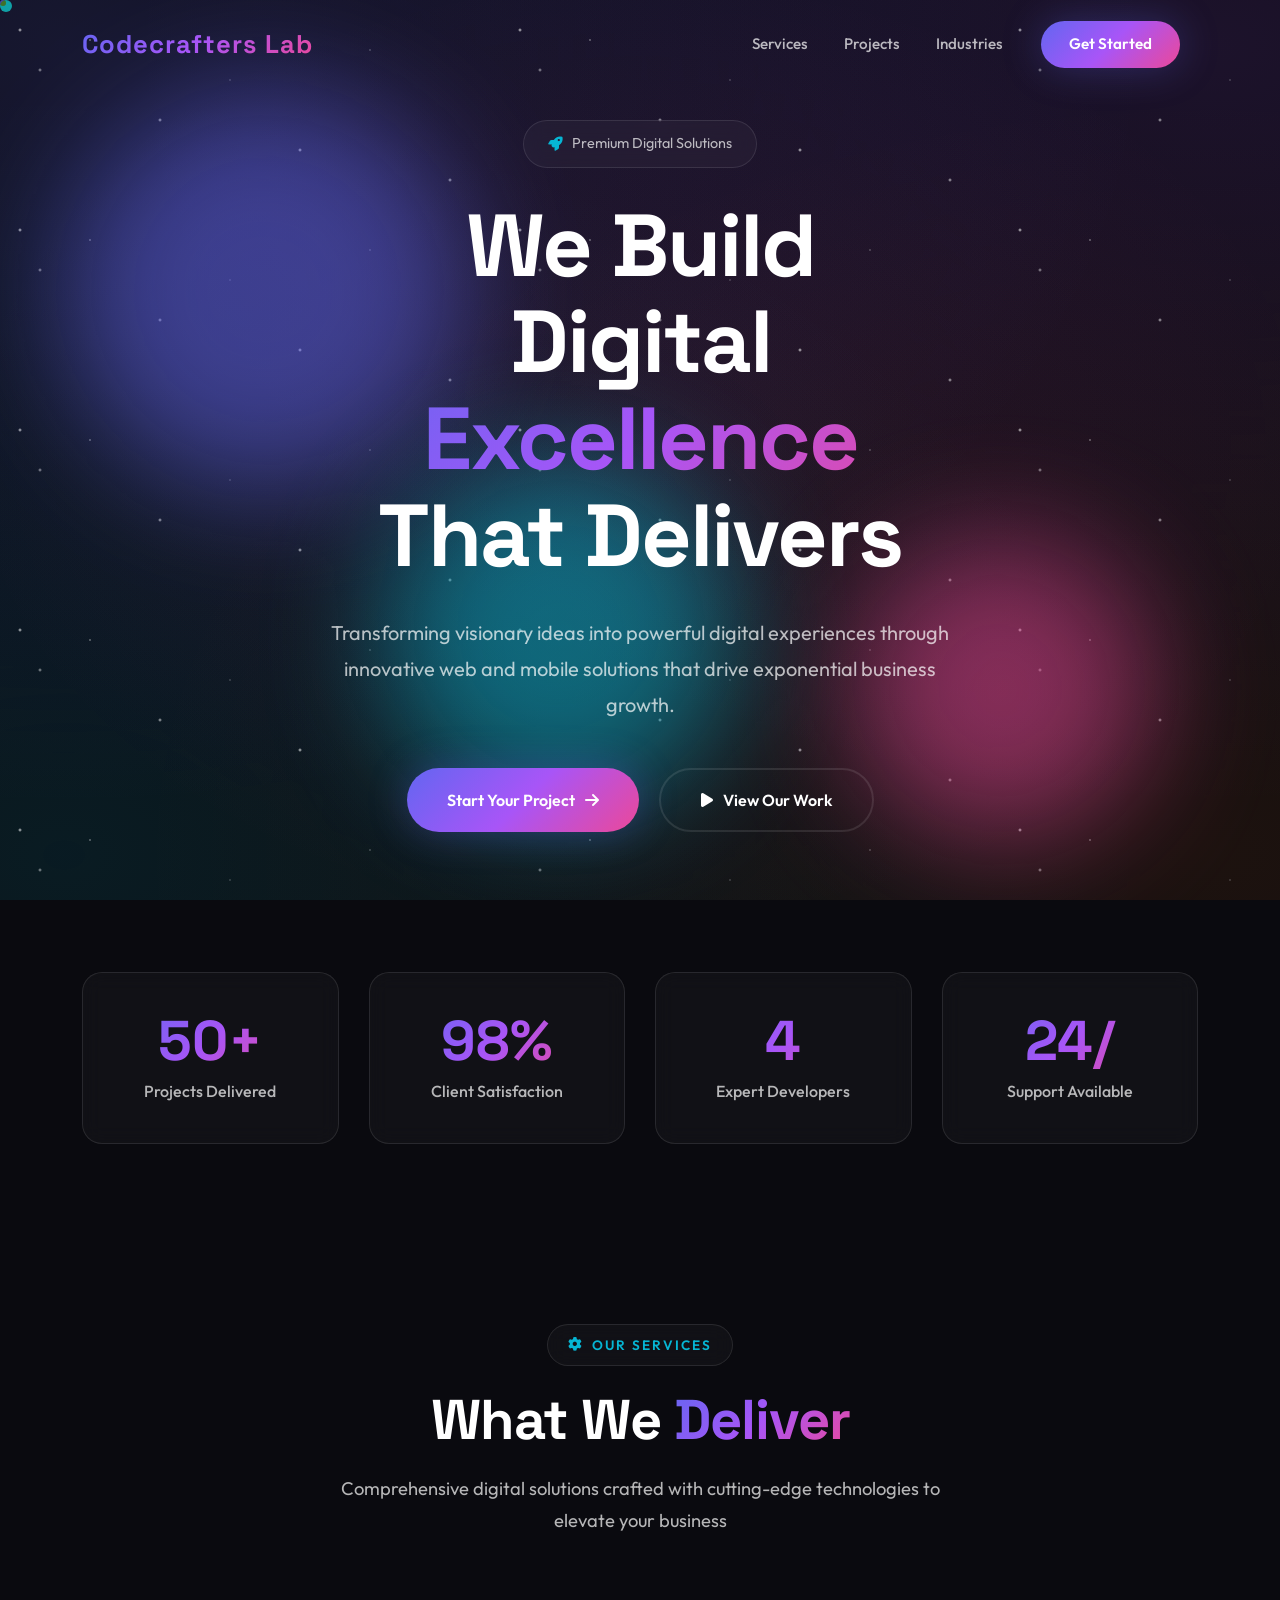
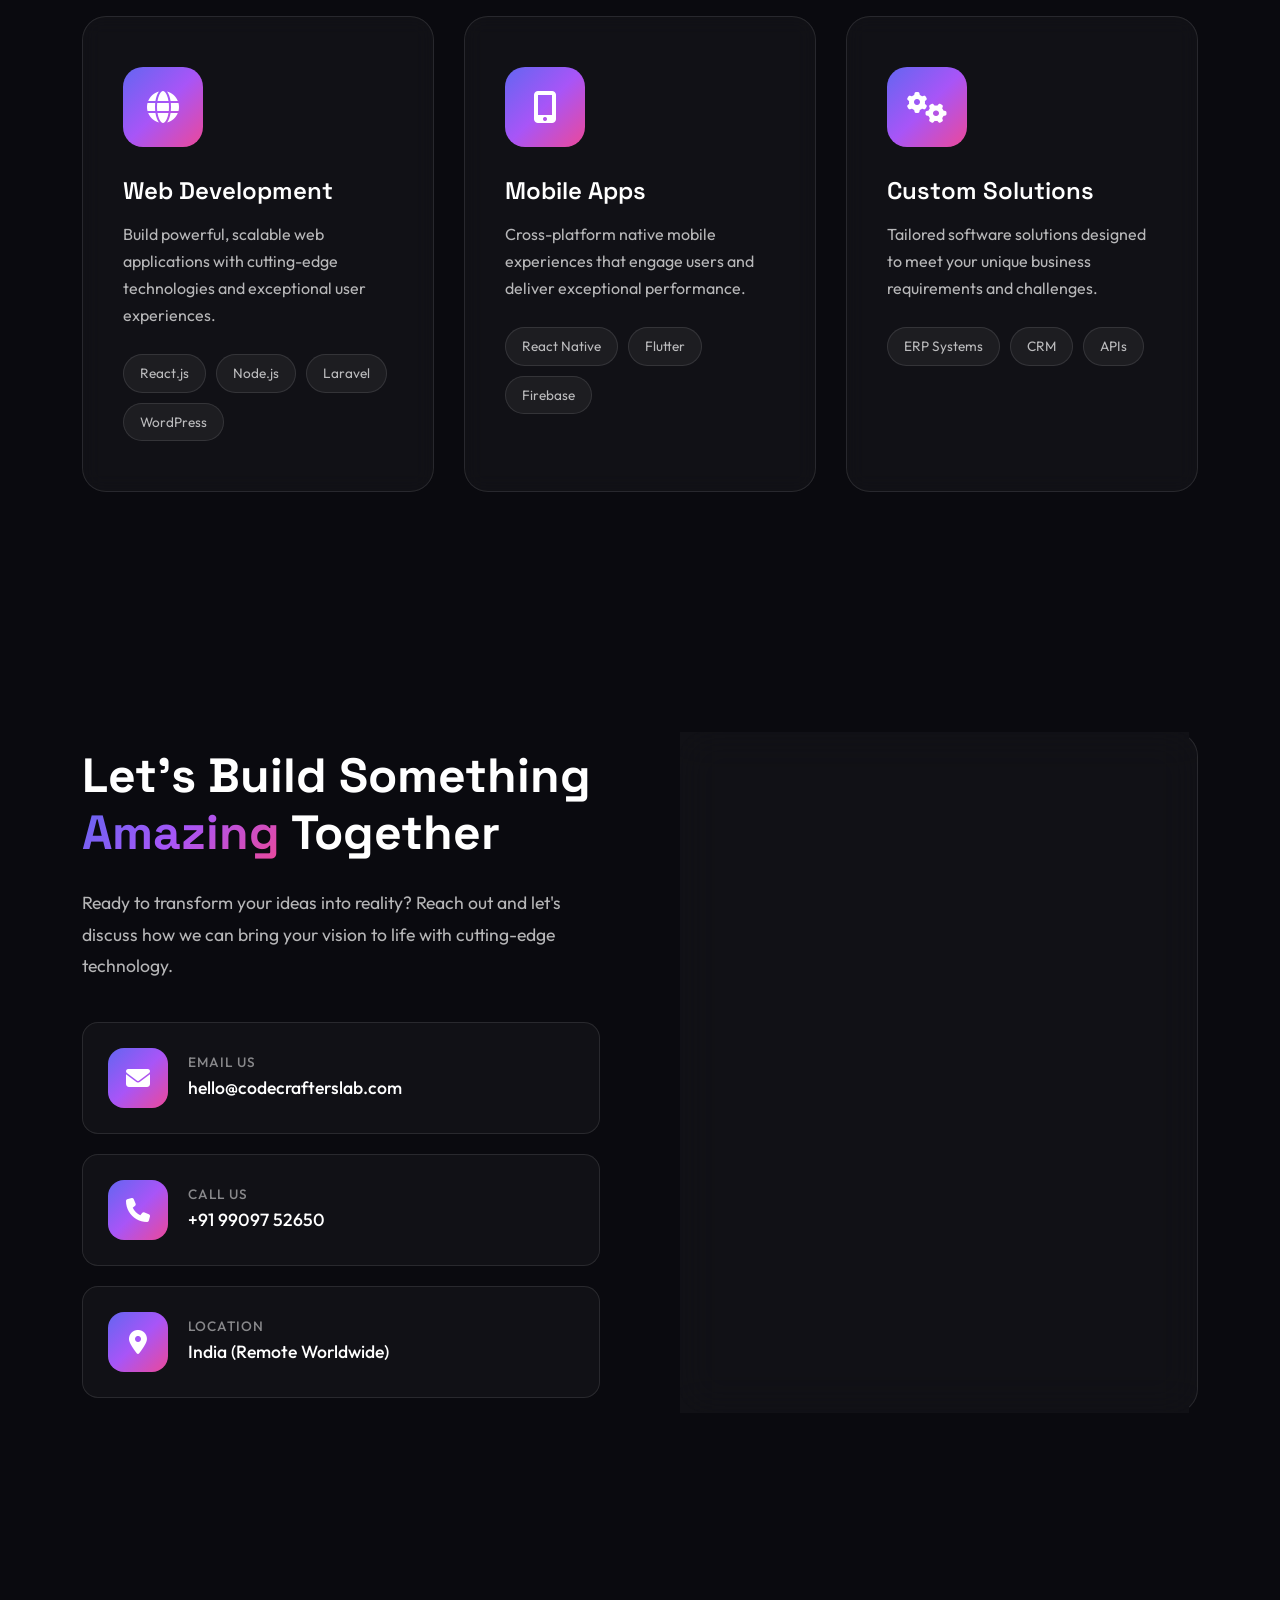
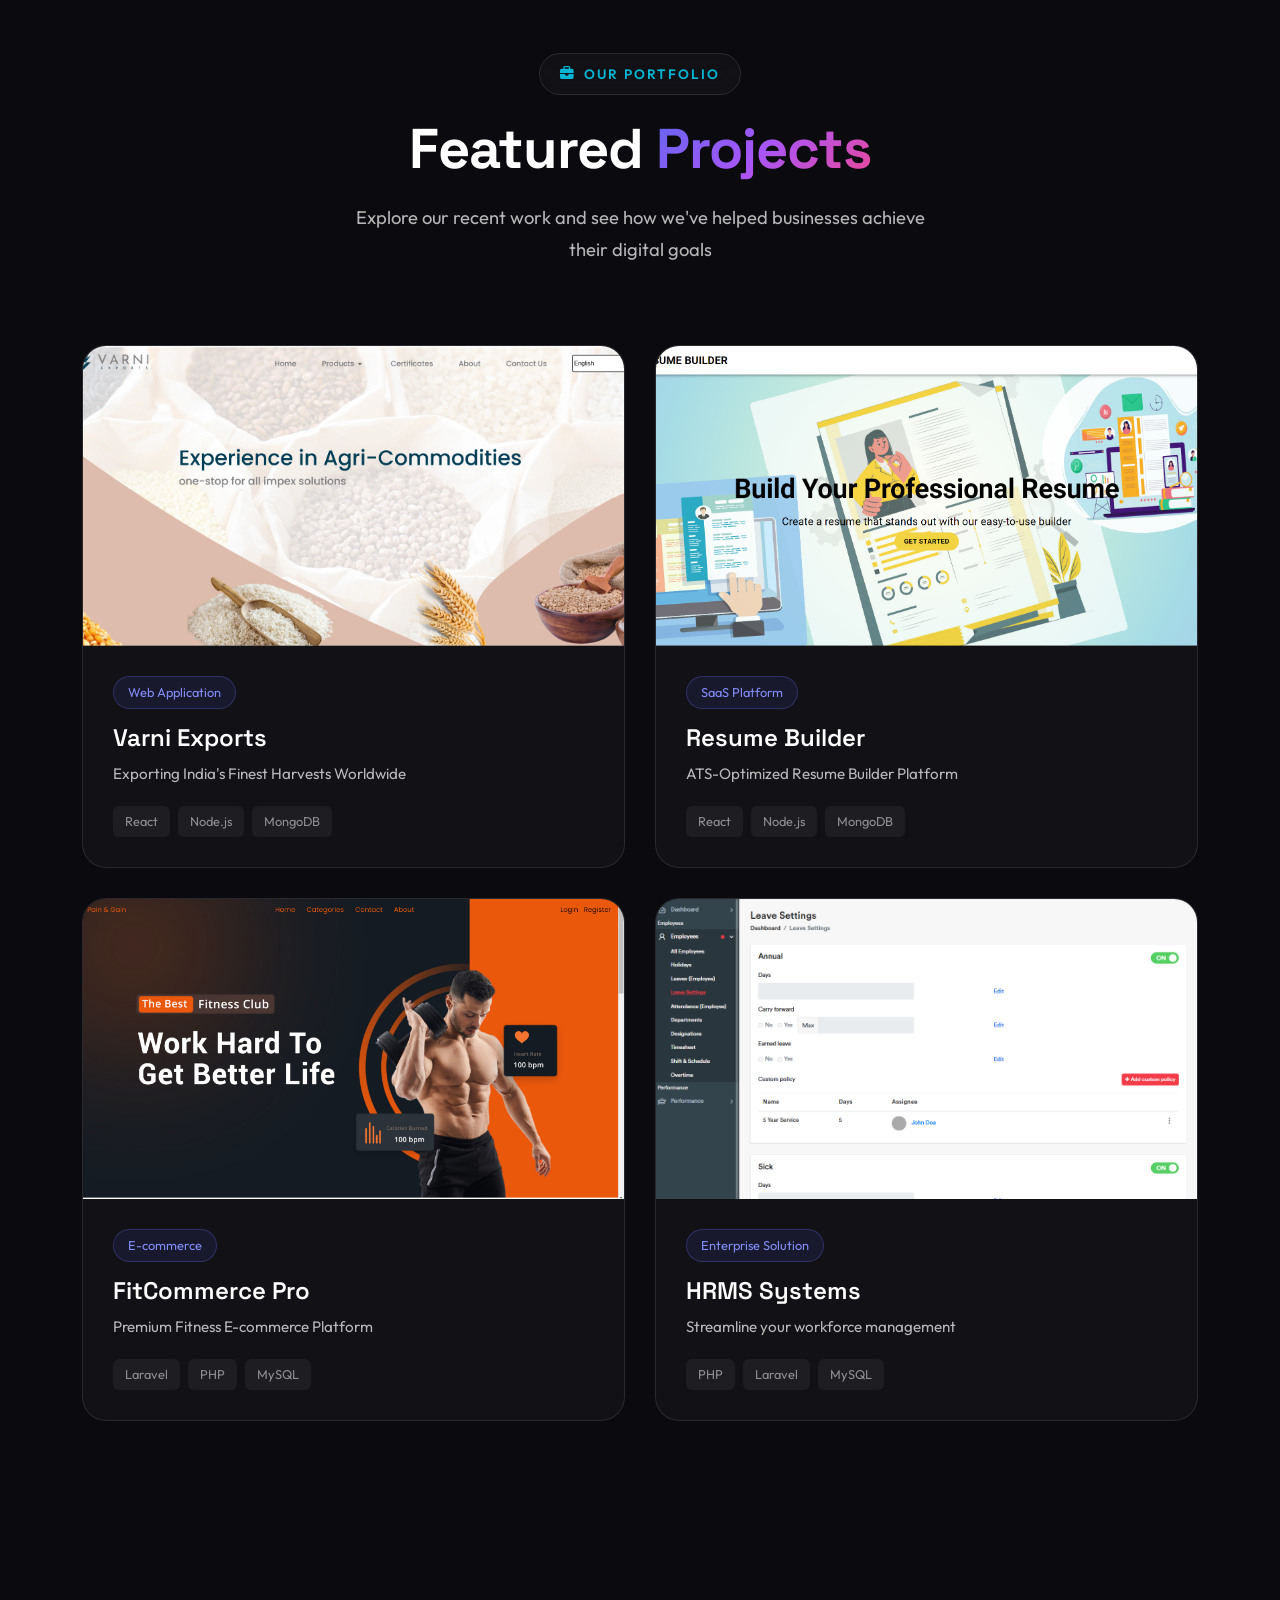
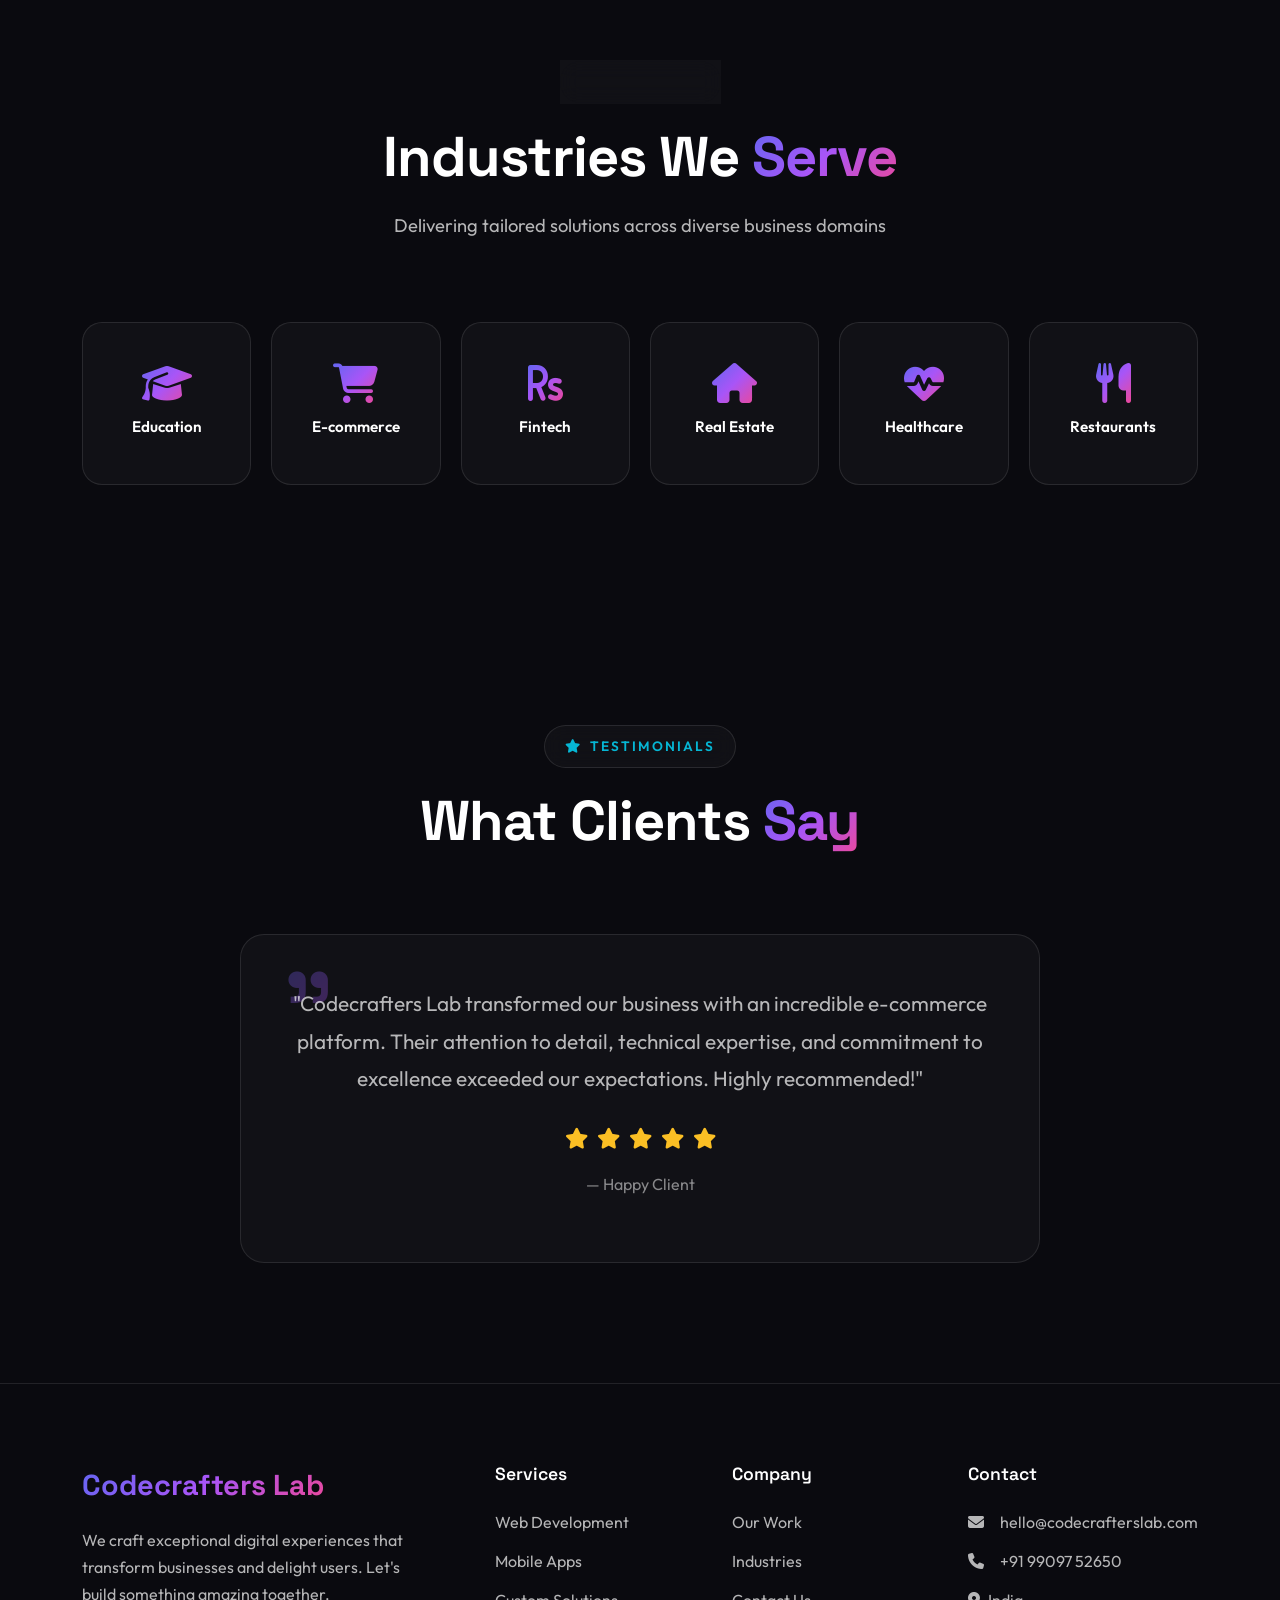
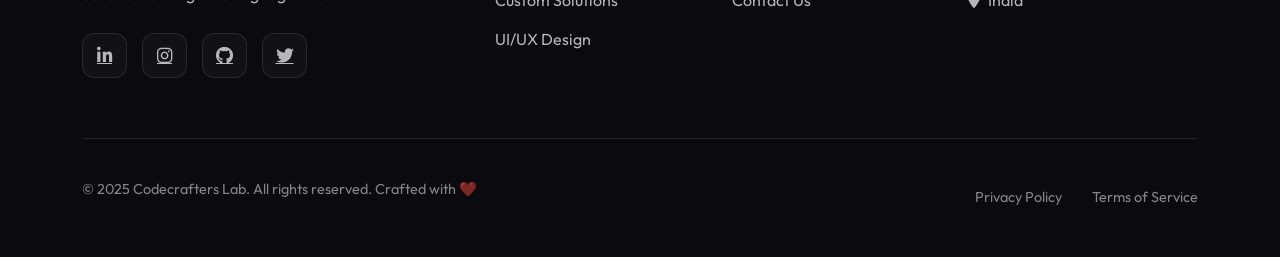
==== commit d7e7add7: "update contact form add whatspp message integration" ====
--- a/index.html
+++ b/index.html
@@ -2056,15 +2056,39 @@
         });
 
         // Form submission
+       
         document.getElementById('contactForm').addEventListener('submit', function (e) {
             e.preventDefault();
+
             const btn = this.querySelector('.btn-submit');
             const originalContent = btn.innerHTML;
 
+            // Get form values
+            let name = this.querySelector("input[placeholder='John Doe']").value;
+            let email = this.querySelector("input[type='email']").value;
+            let phone = this.querySelector("input[type='tel']").value;
+            let projectType = this.querySelector("select").value;
+            let details = this.querySelector("textarea").value;
+
+            // Create WhatsApp message
+            let message = `New Contact Form Submission:%0A
+        Name: ${name}%0A
+        Email: ${email}%0A
+        Phone: ${phone}%0A
+        Project Type: ${projectType}%0A
+        Details: ${details}`;
+
+            let whatsappNumber = "918758979231";
+            let url = `https://wa.me/${whatsappNumber}?text=${message}`;
+
+            // Button loading state
             btn.innerHTML = '<span>Sending...</span> <i class="fas fa-spinner fa-spin ms-2"></i>';
             btn.disabled = true;
 
             setTimeout(() => {
+                // Open WhatsApp
+                window.open(url, "_blank");
+
                 btn.innerHTML = '<span>Message Sent!</span> <i class="fas fa-check ms-2"></i>';
                 btn.style.background = 'linear-gradient(135deg, #10b981, #059669)';
 
@@ -2074,9 +2098,10 @@
                     btn.disabled = false;
                     this.reset();
                 }, 3000);
+
             }, 2000);
         });
-
+        
         // Smooth scroll
         document.querySelectorAll('a[href^="#"]').forEach(anchor => {
             anchor.addEventListener('click', function (e) {
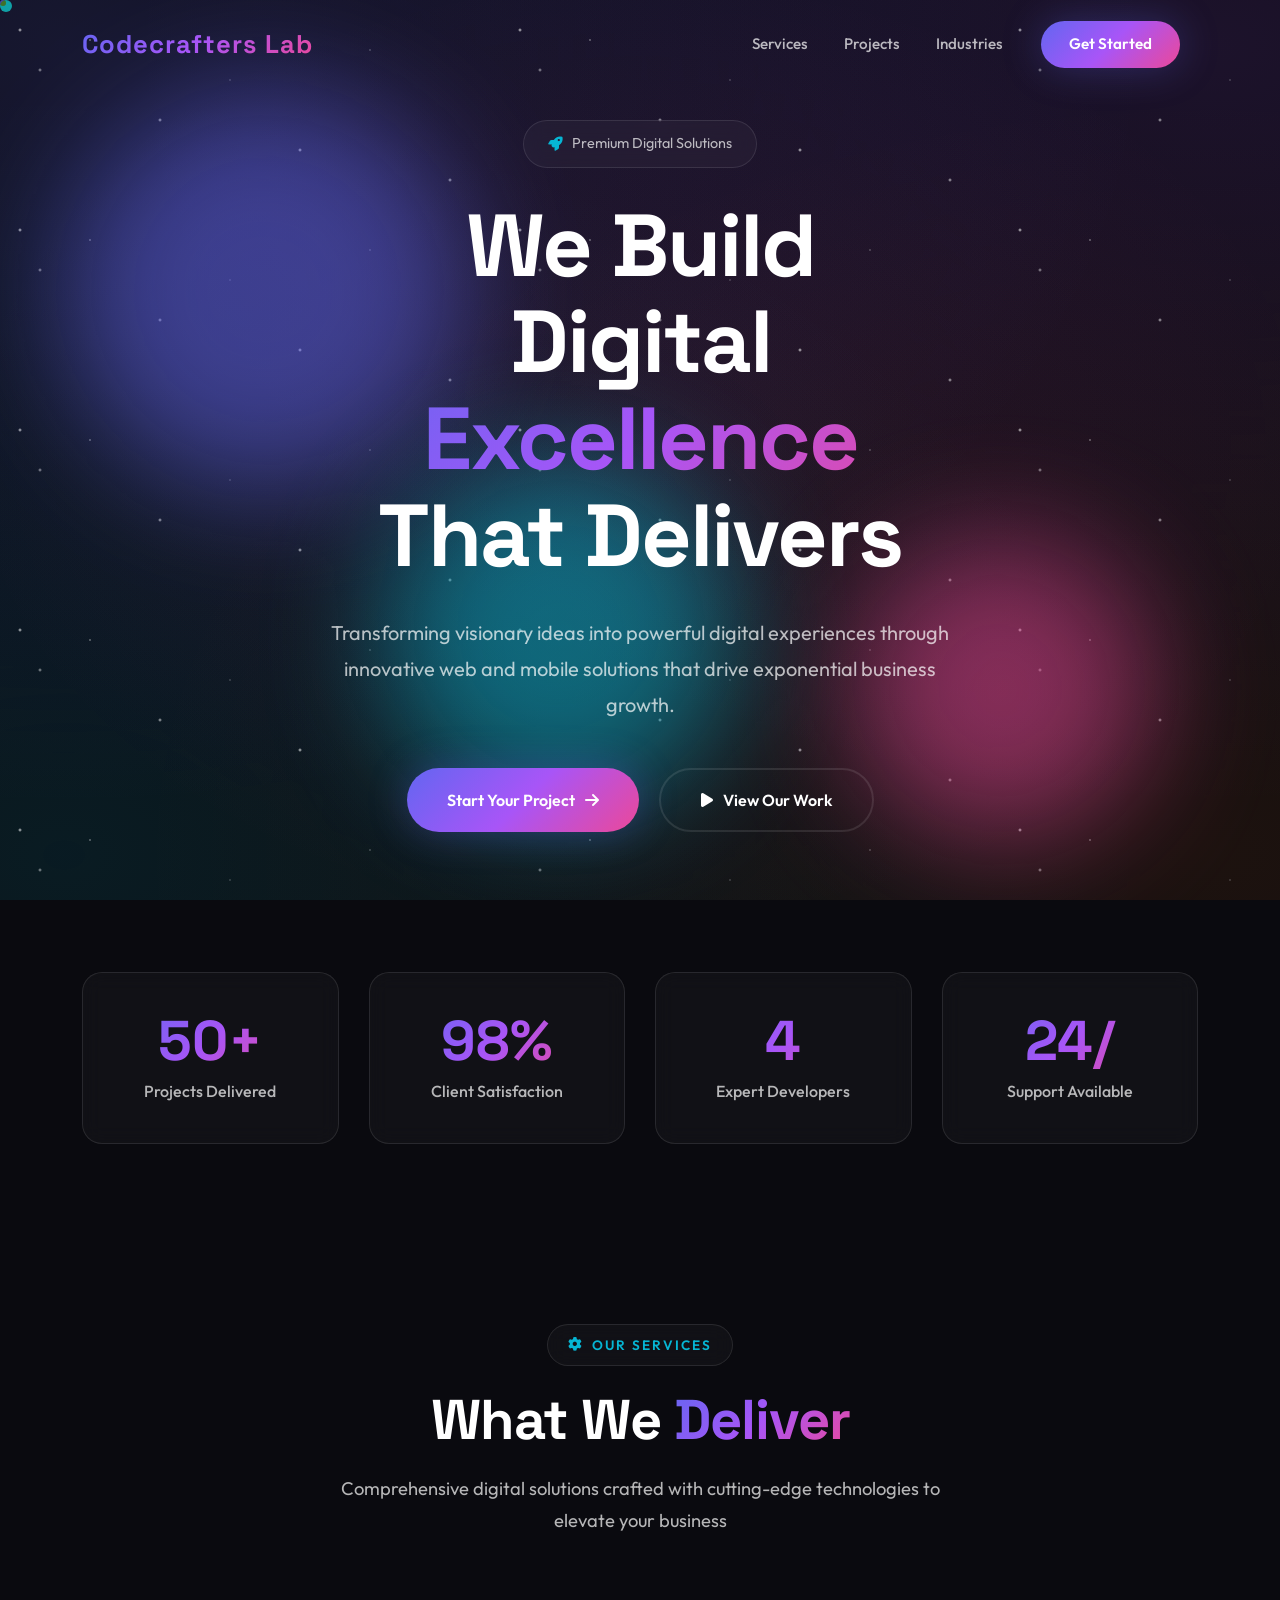
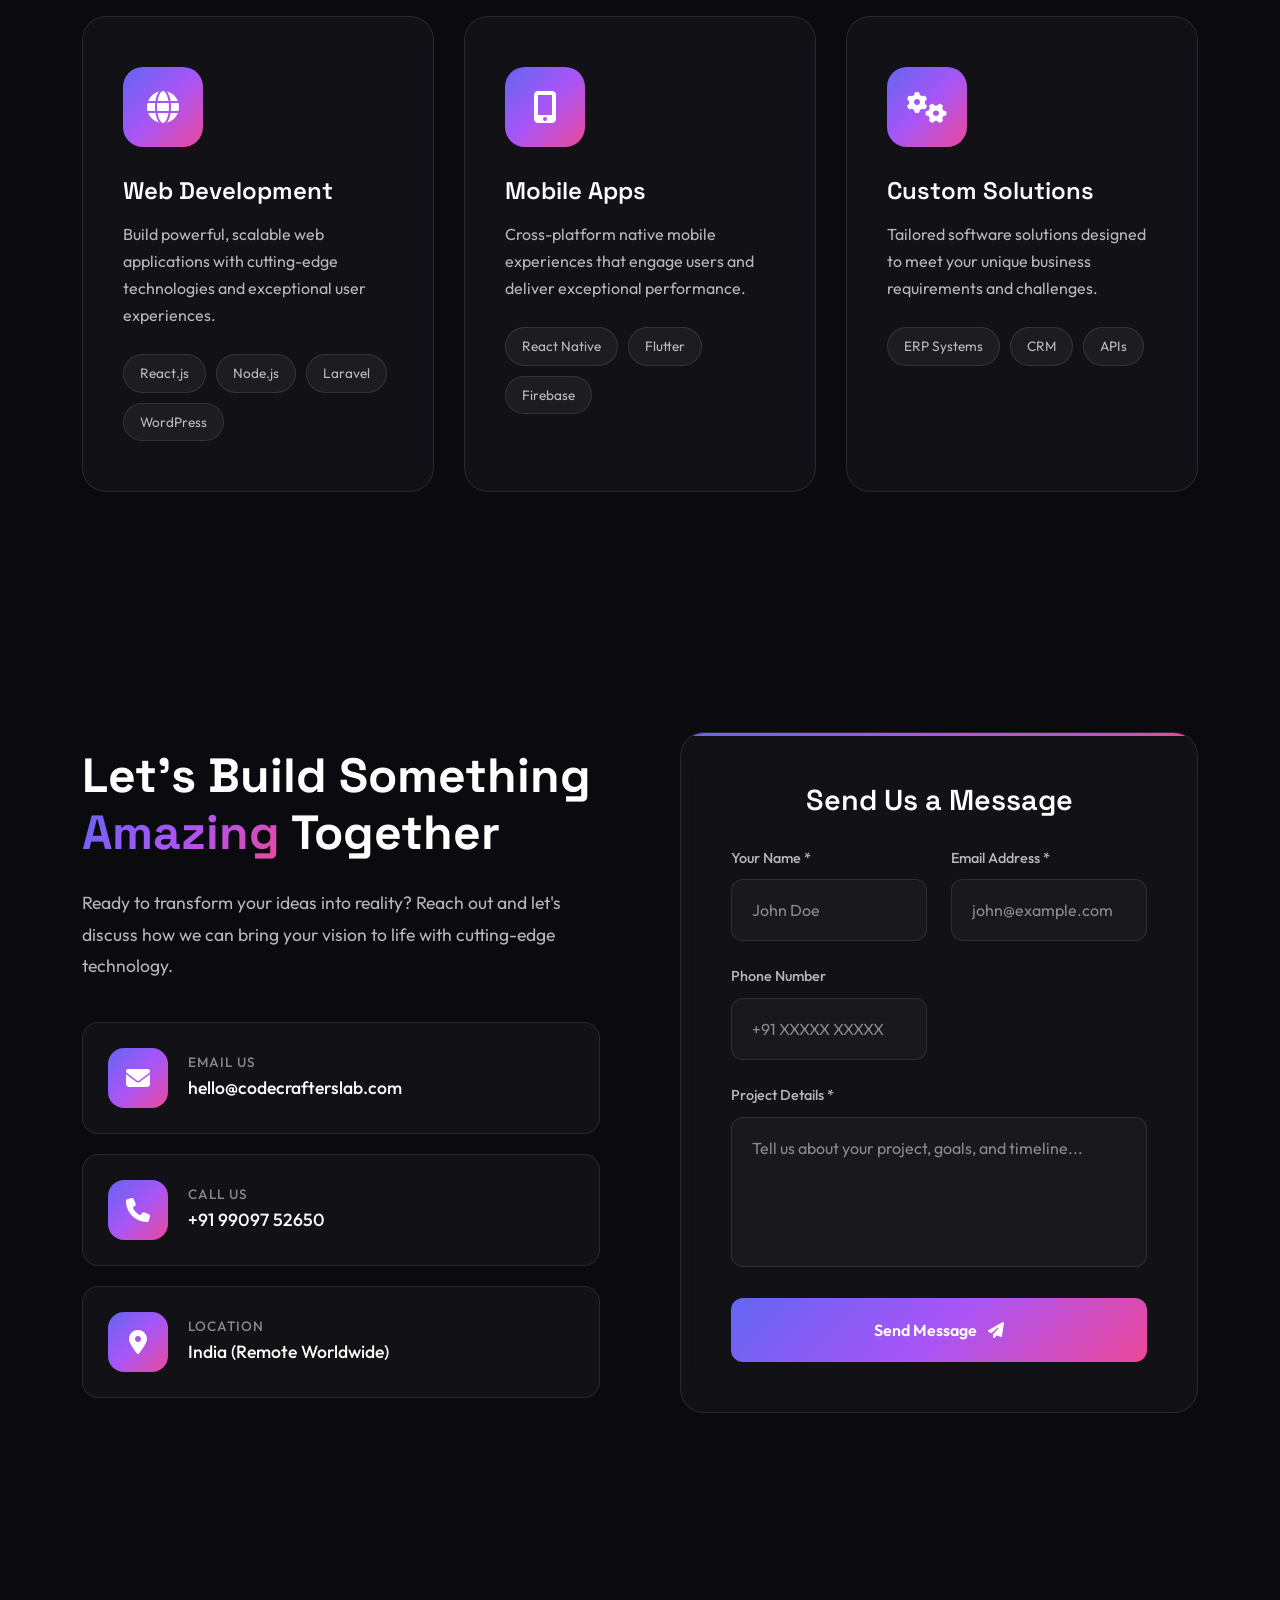
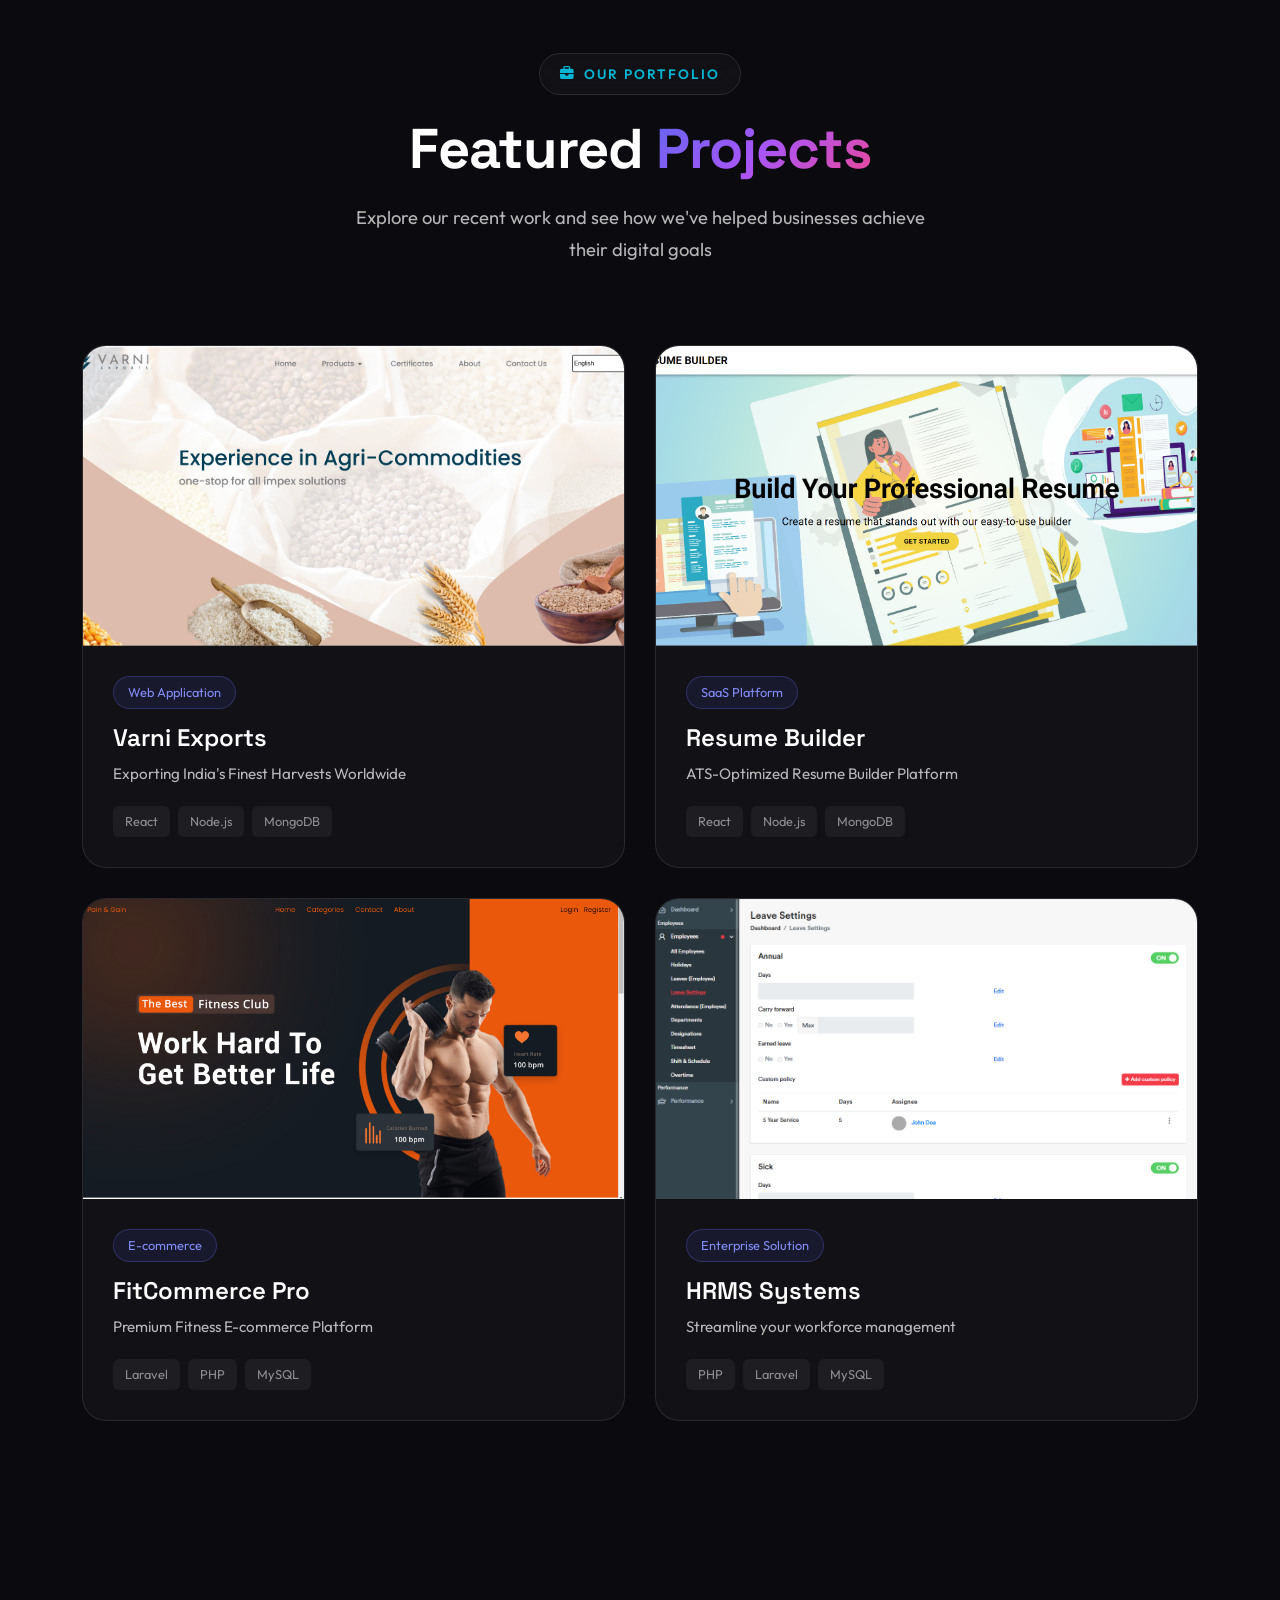
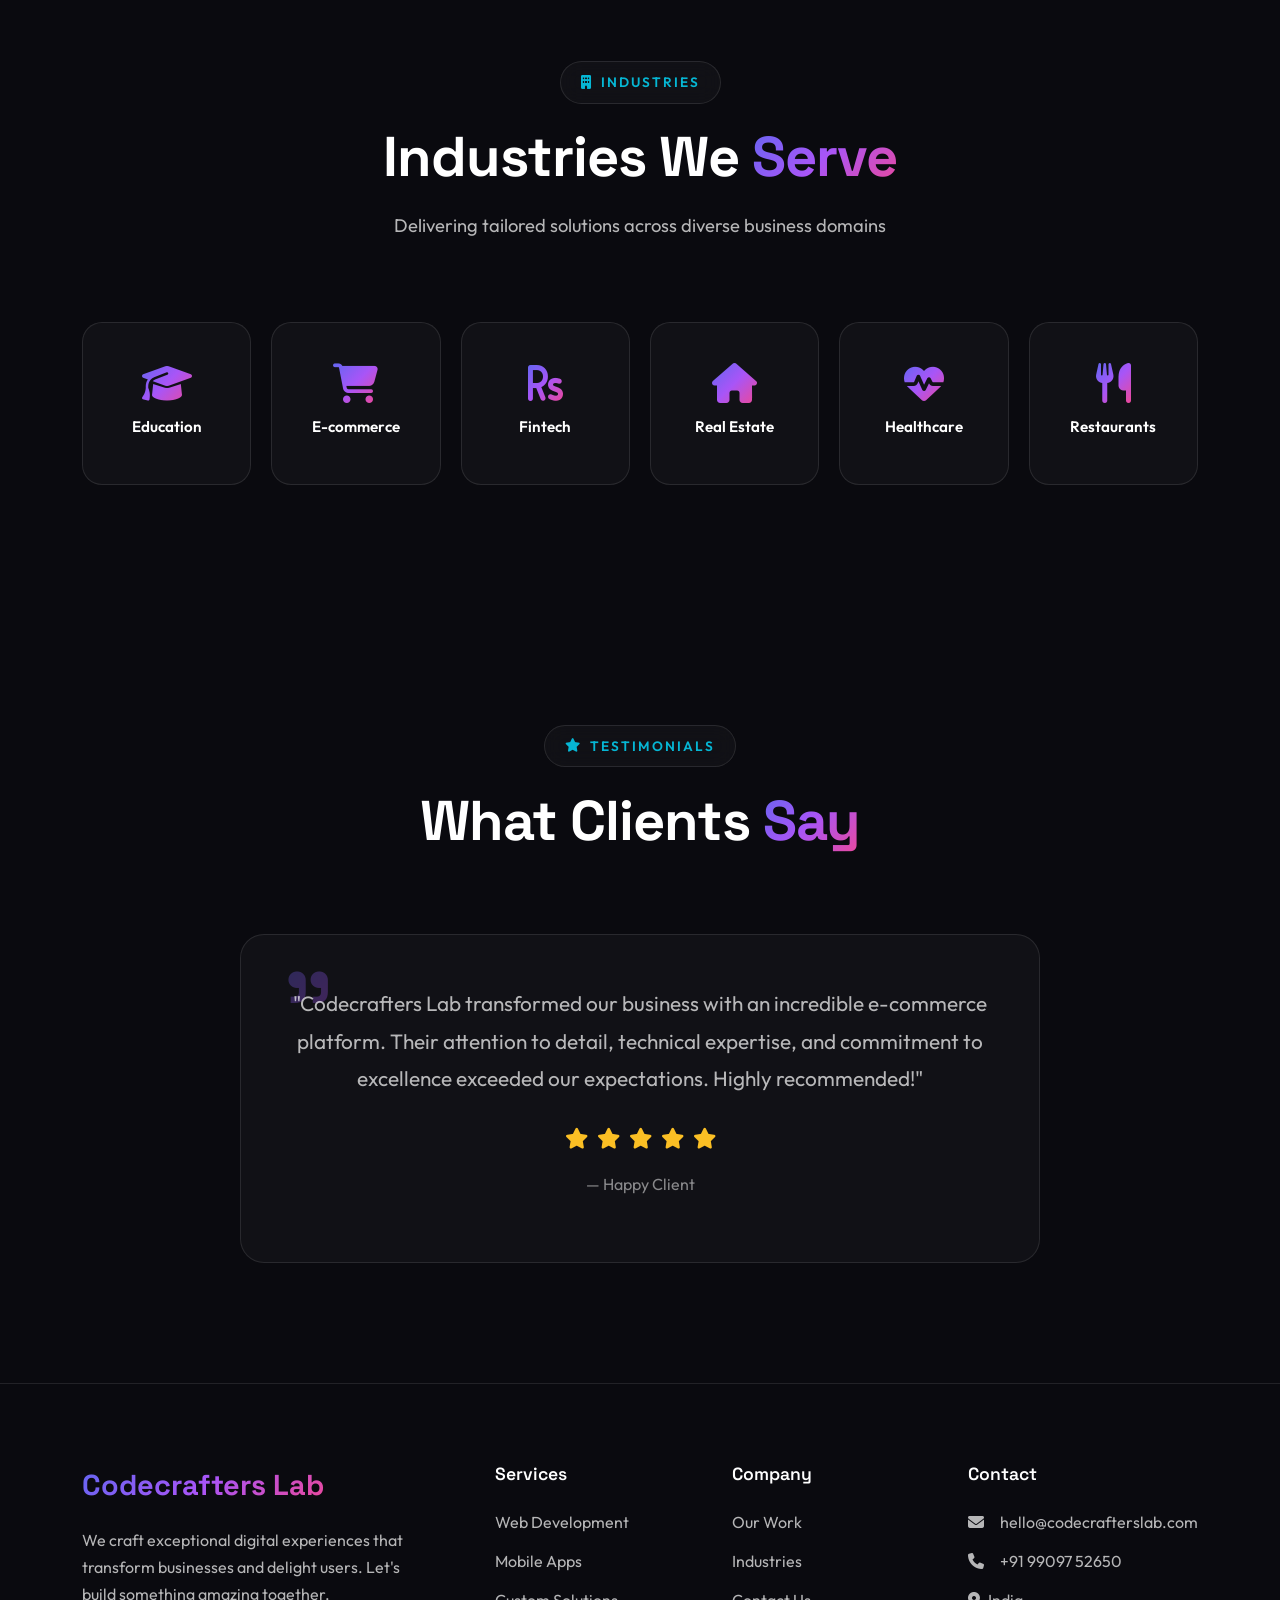
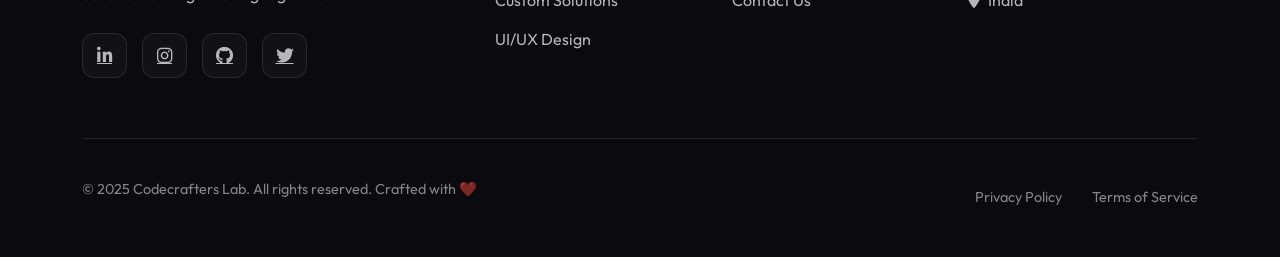
==== commit da3fa49a: "fix issu" ====
--- a/index.html
+++ b/index.html
@@ -1680,18 +1680,7 @@
                                     <input type="tel" class="form-control-custom" placeholder="+91 XXXXX XXXXX">
                                 </div>
                             </div>
-                            <div class="col-md-6">
-                                <div class="form-group">
-                                    <label class="form-label">Project Type *</label>
-                                    <select class="form-control-custom" required>
-                                        <option value="">Select a service</option>
-                                        <option value="web">Web Development</option>
-                                        <option value="mobile">Mobile App</option>
-                                        <option value="custom">Custom Solution</option>
-                                        <option value="other">Other</option>
-                                    </select>
-                                </div>
-                            </div>
+
                         </div>
                         <div class="form-group">
                             <label class="form-label">Project Details *</label>
@@ -2056,7 +2045,7 @@
         });
 
         // Form submission
-       
+
         document.getElementById('contactForm').addEventListener('submit', function (e) {
             e.preventDefault();
 
@@ -2067,7 +2056,7 @@
             let name = this.querySelector("input[placeholder='John Doe']").value;
             let email = this.querySelector("input[type='email']").value;
             let phone = this.querySelector("input[type='tel']").value;
-            let projectType = this.querySelector("select").value;
+
             let details = this.querySelector("textarea").value;
 
             // Create WhatsApp message
@@ -2075,10 +2064,9 @@
         Name: ${name}%0A
         Email: ${email}%0A
         Phone: ${phone}%0A
-        Project Type: ${projectType}%0A
         Details: ${details}`;
 
-            let whatsappNumber = "918758979231";
+            let whatsappNumber = "919624978161";
             let url = `https://wa.me/${whatsappNumber}?text=${message}`;
 
             // Button loading state
@@ -2101,7 +2089,7 @@
 
             }, 2000);
         });
-        
+
         // Smooth scroll
         document.querySelectorAll('a[href^="#"]').forEach(anchor => {
             anchor.addEventListener('click', function (e) {
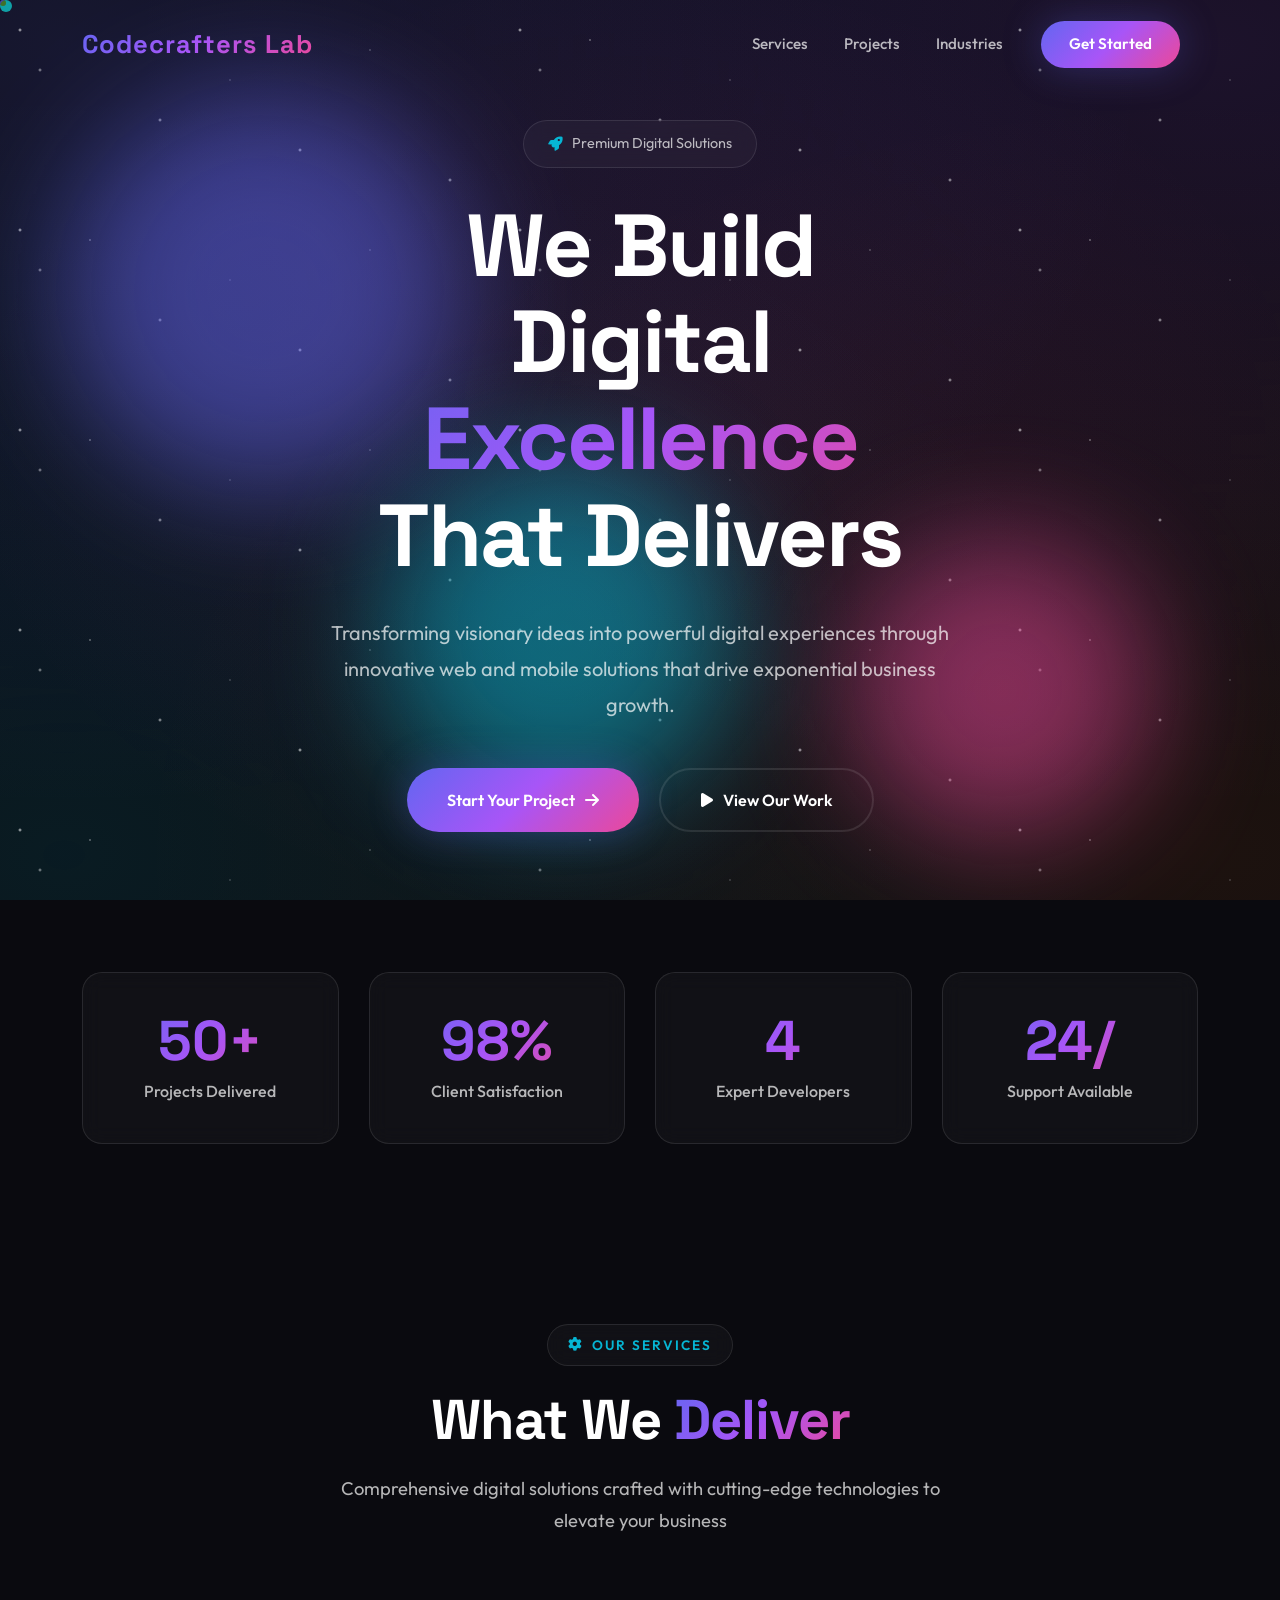
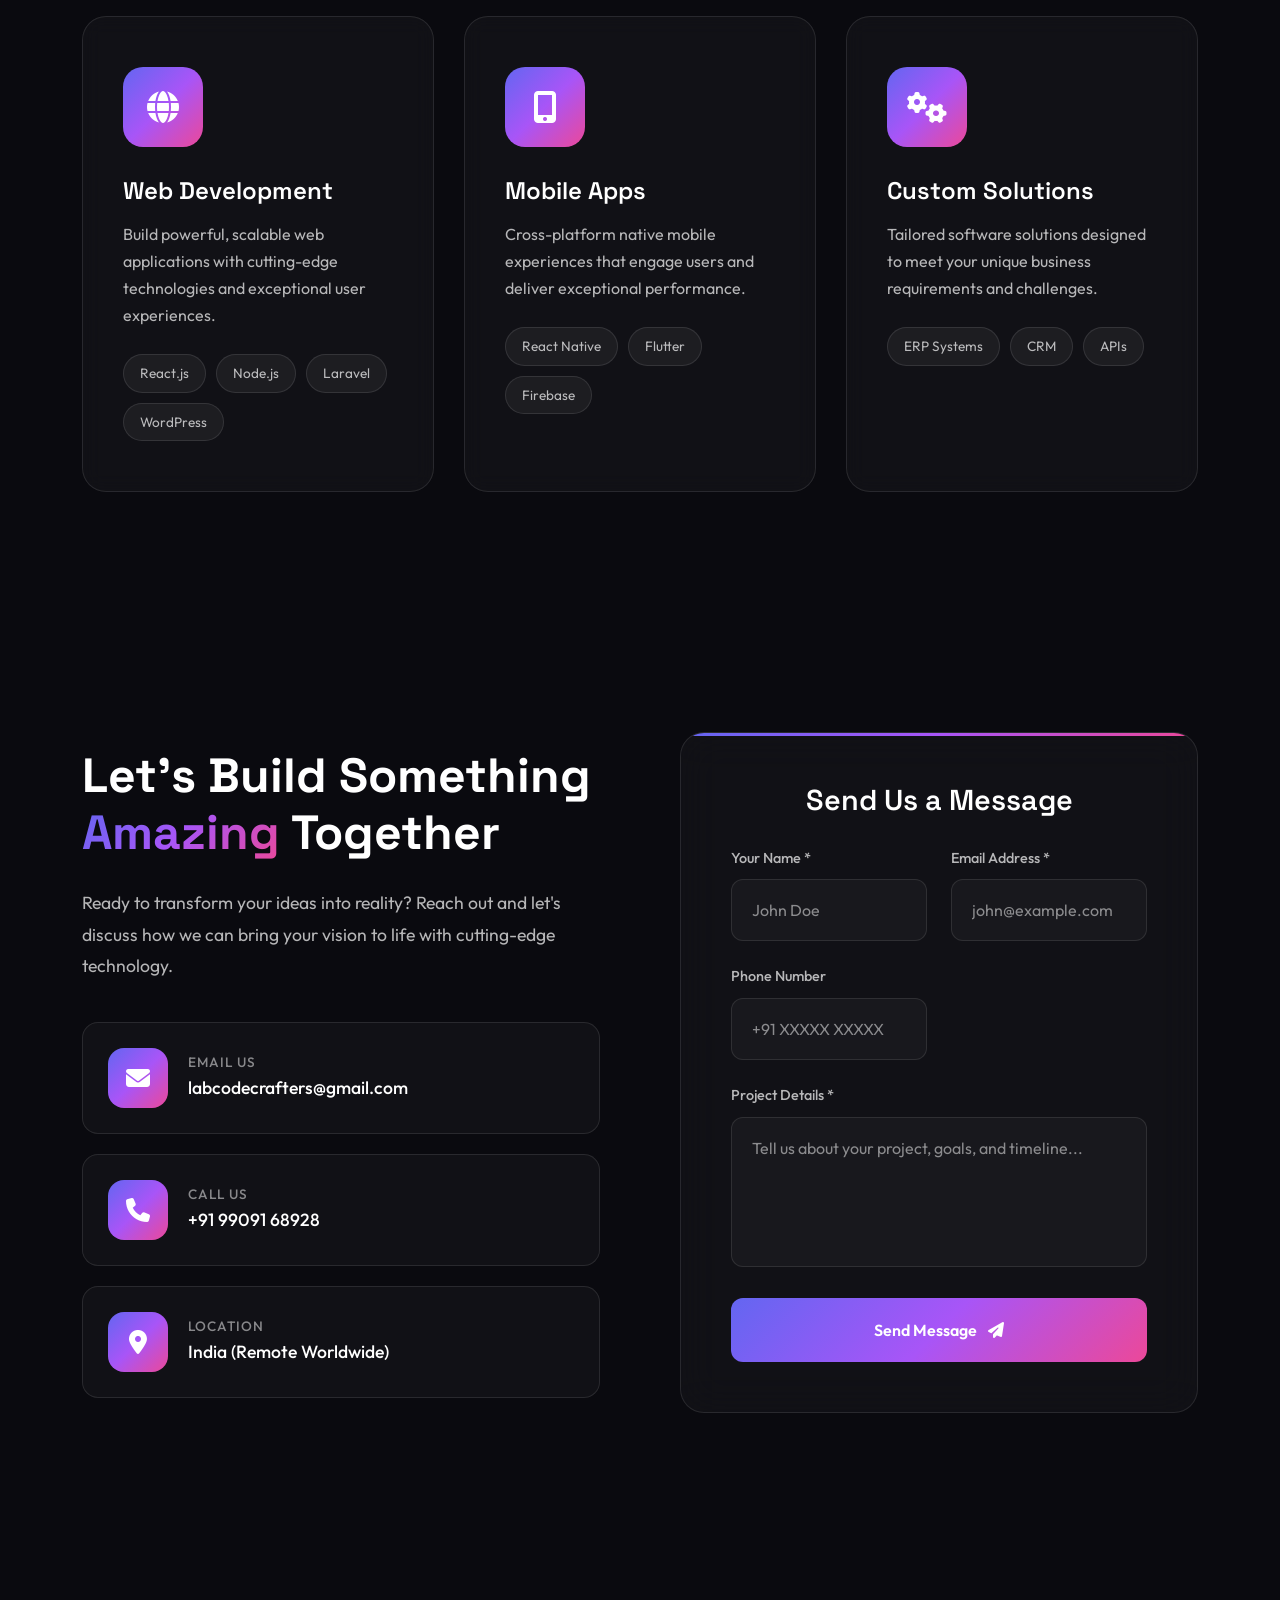
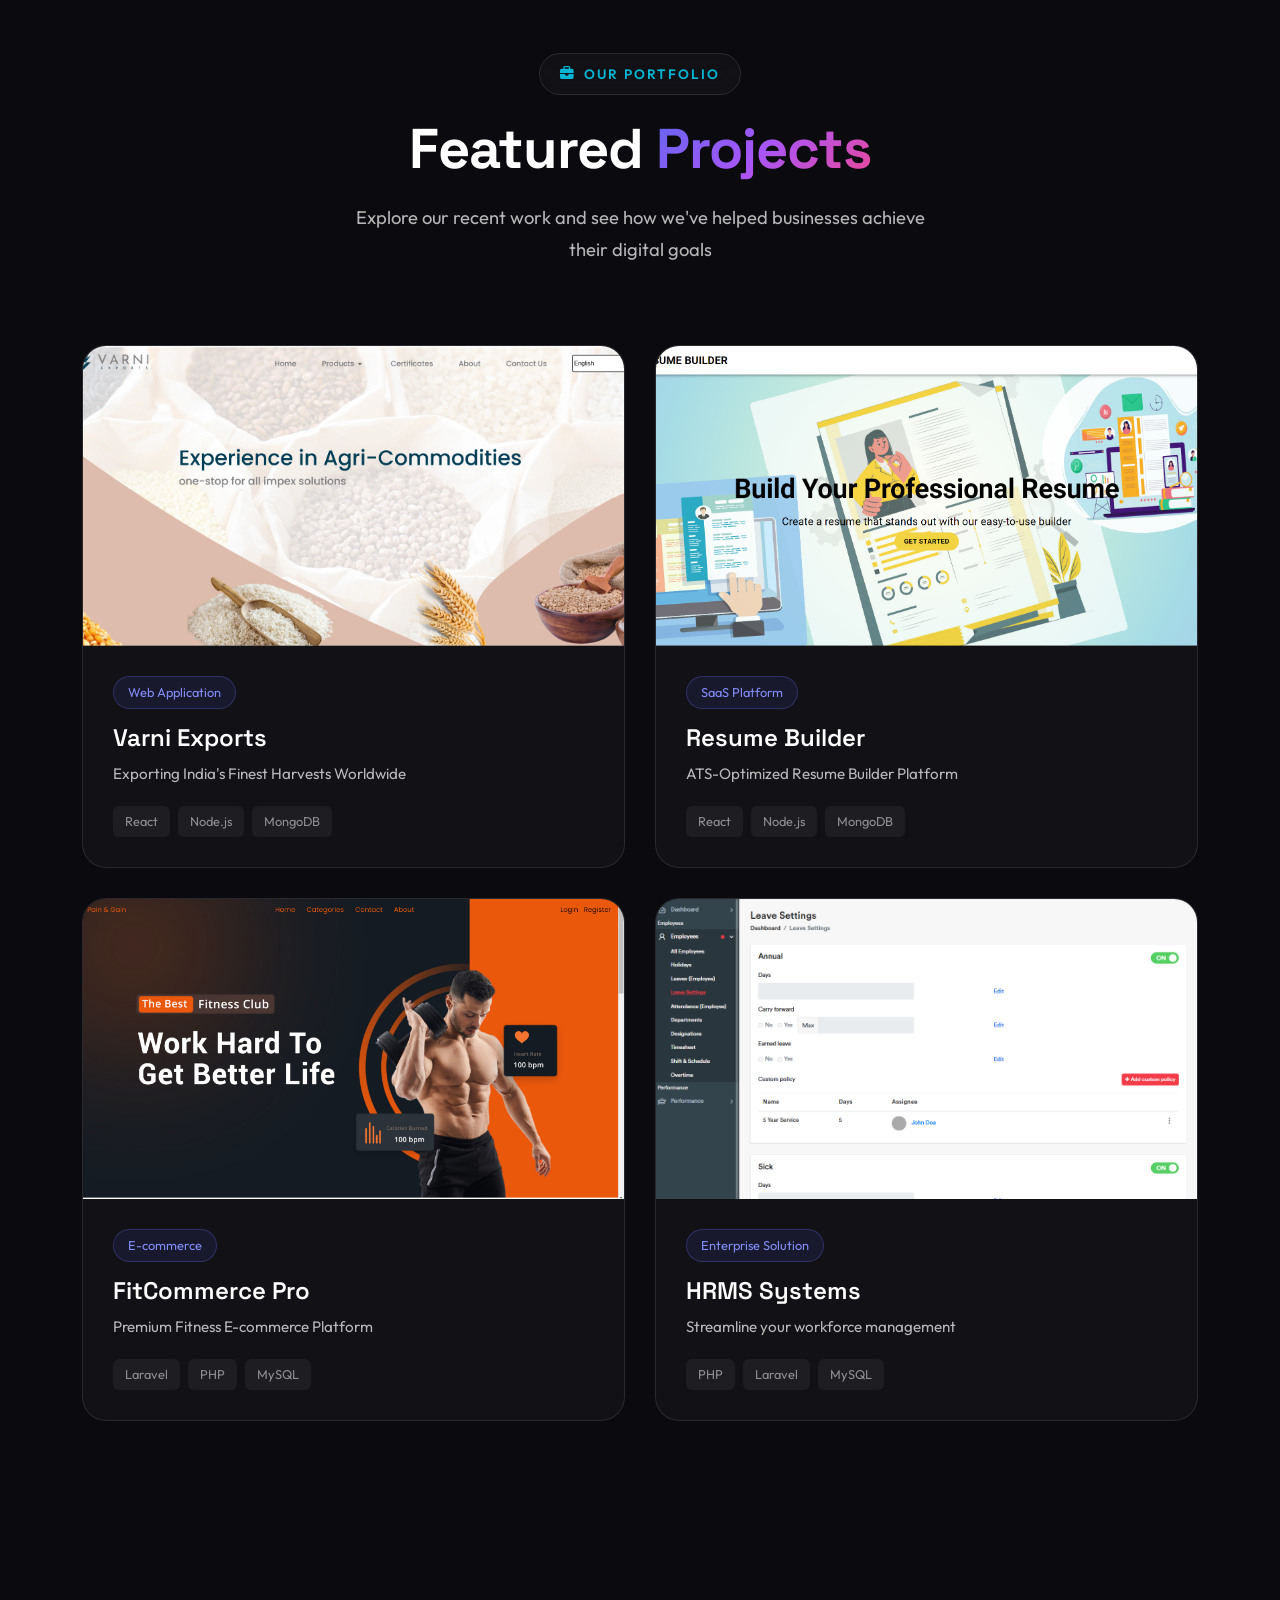
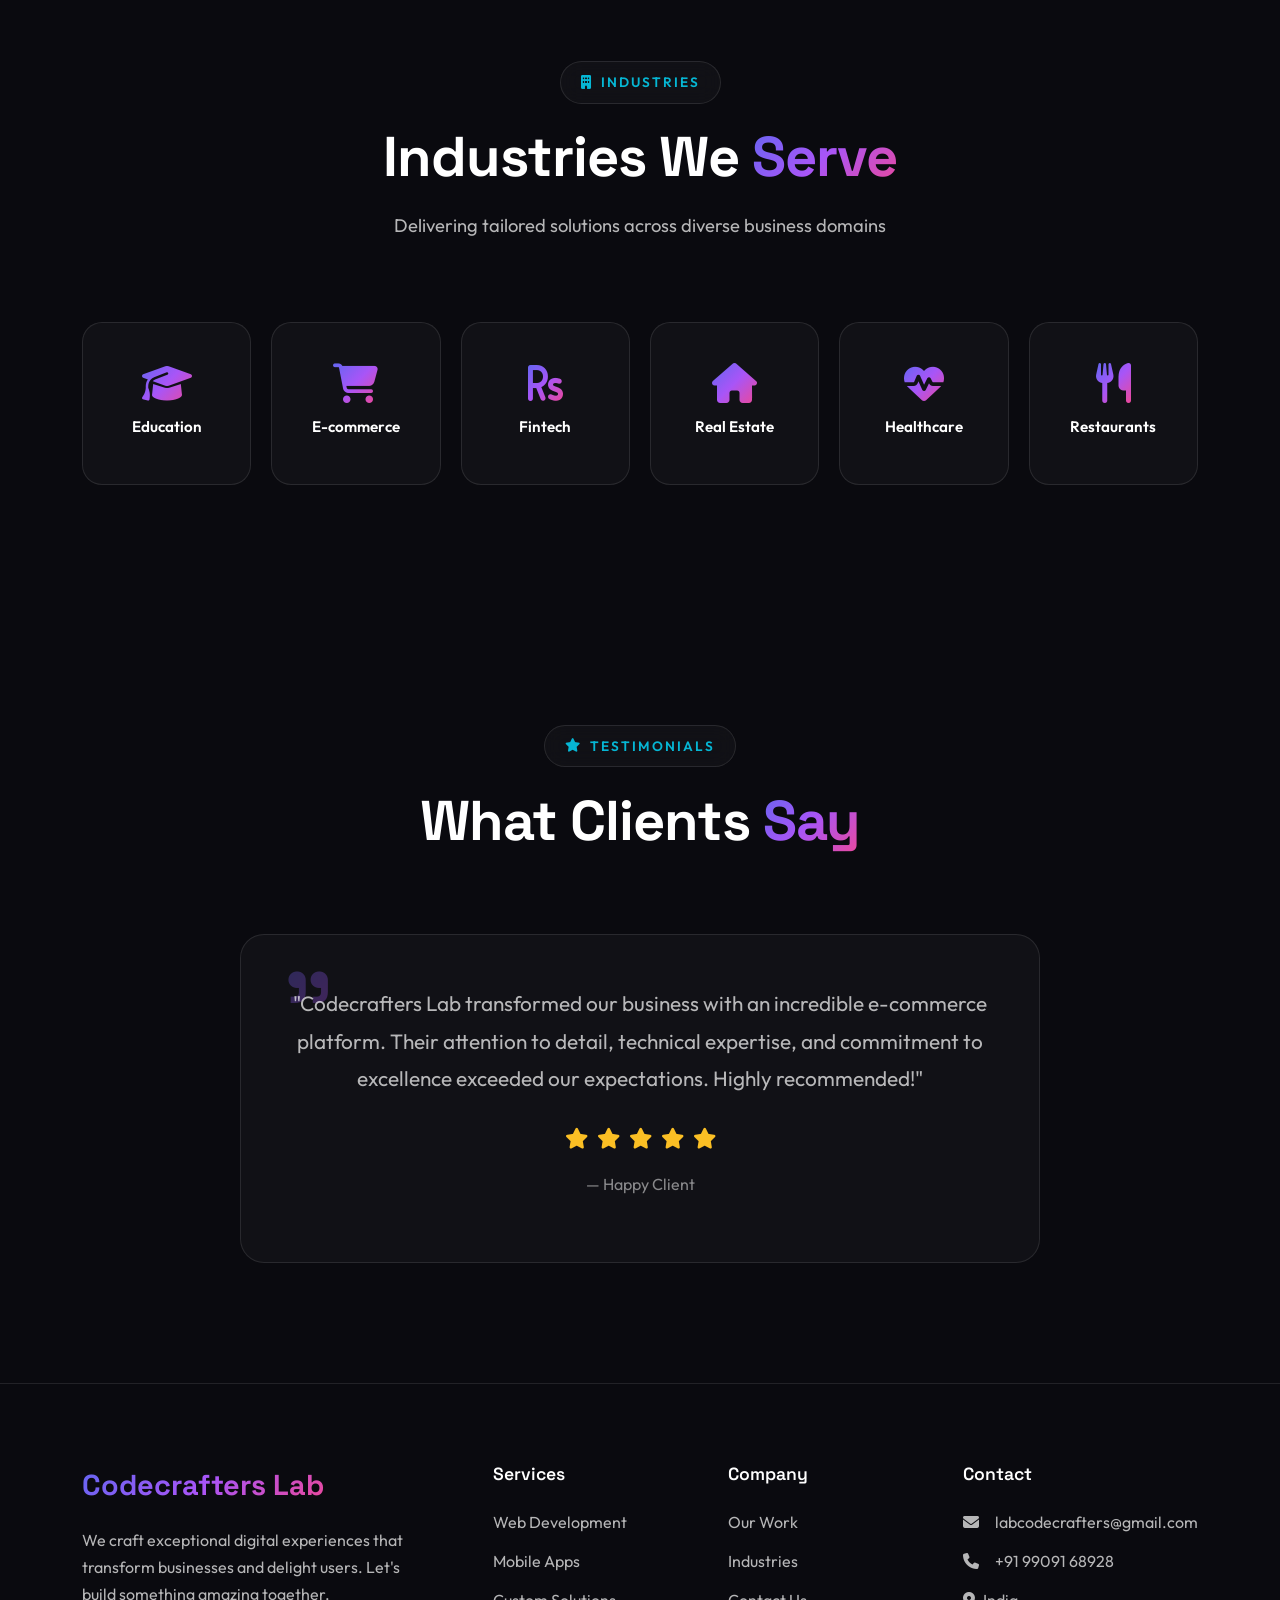
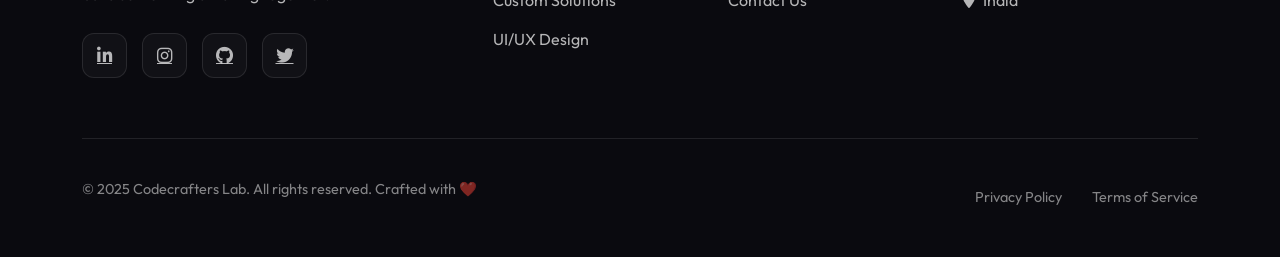
==== commit c1eff67f: "fix email issue" ====
--- a/index.html
+++ b/index.html
@@ -1625,13 +1625,13 @@
                         vision to life with cutting-edge technology.</p>
 
                     <div class="contact-methods">
-                        <a href="mailto:hello@codecrafterslab.com" class="contact-method">
+                        <a href="mailto:labcodecrafters@gmail.com" class="contact-method">
                             <div class="contact-method-icon">
                                 <i class="fas fa-envelope"></i>
                             </div>
                             <div class="contact-method-content">
                                 <h4>Email Us</h4>
-                                <span>hello@codecrafterslab.com</span>
+                                <span>labcodecrafters@gmail.com</span>
                             </div>
                         </a>
                         <a href="tel:+919909752650" class="contact-method">
@@ -1640,7 +1640,7 @@
                             </div>
                             <div class="contact-method-content">
                                 <h4>Call Us</h4>
-                                <span>+91 99097 52650</span>
+                                <span>+91 99091 68928</span>
                             </div>
                         </a>
                         <div class="contact-method">
@@ -1797,10 +1797,9 @@
                         build something amazing together.
                     </p>
                     <div class="footer-social">
-                        <a href="https://www.linkedin.com/in/kelvibarochiya/" target="_blank"><i
+                        <a href="https://www.linkedin.com/in/codecrafters-lab/" target="_blank"><i
                                 class="fab fa-linkedin-in"></i></a>
-                        <a href="https://www.instagram.com/thecodefreelancer/" target="_blank"><i
-                                class="fab fa-instagram"></i></a>
+                        <a href="" target="_blank"><i class="fab fa-instagram"></i></a>
                         <a href="#"><i class="fab fa-github"></i></a>
                         <a href="#"><i class="fab fa-twitter"></i></a>
                     </div>
@@ -1825,9 +1824,9 @@
                 <div>
                     <h4 class="footer-title">Contact</h4>
                     <ul class="footer-links">
-                        <li><a href="mailto:hello@codecrafterslab.com"><i
-                                    class="fas fa-envelope me-2"></i>hello@codecrafterslab.com</a></li>
-                        <li><a href="tel:+919909752650"><i class="fas fa-phone me-2"></i>+91 99097 52650</a></li>
+                        <li><a href="mailto:labcodecrafters@gmail.com"><i
+                                    class="fas fa-envelope me-2"></i>labcodecrafters@gmail.com</a></li>
+                        <li><a href="tel:+919909752650"><i class="fas fa-phone me-2"></i>+91 99091 68928</a></li>
                         <li><span style="color: var(--text-secondary);"><i
                                     class="fas fa-map-marker-alt me-2"></i>India</span></li>
                     </ul>
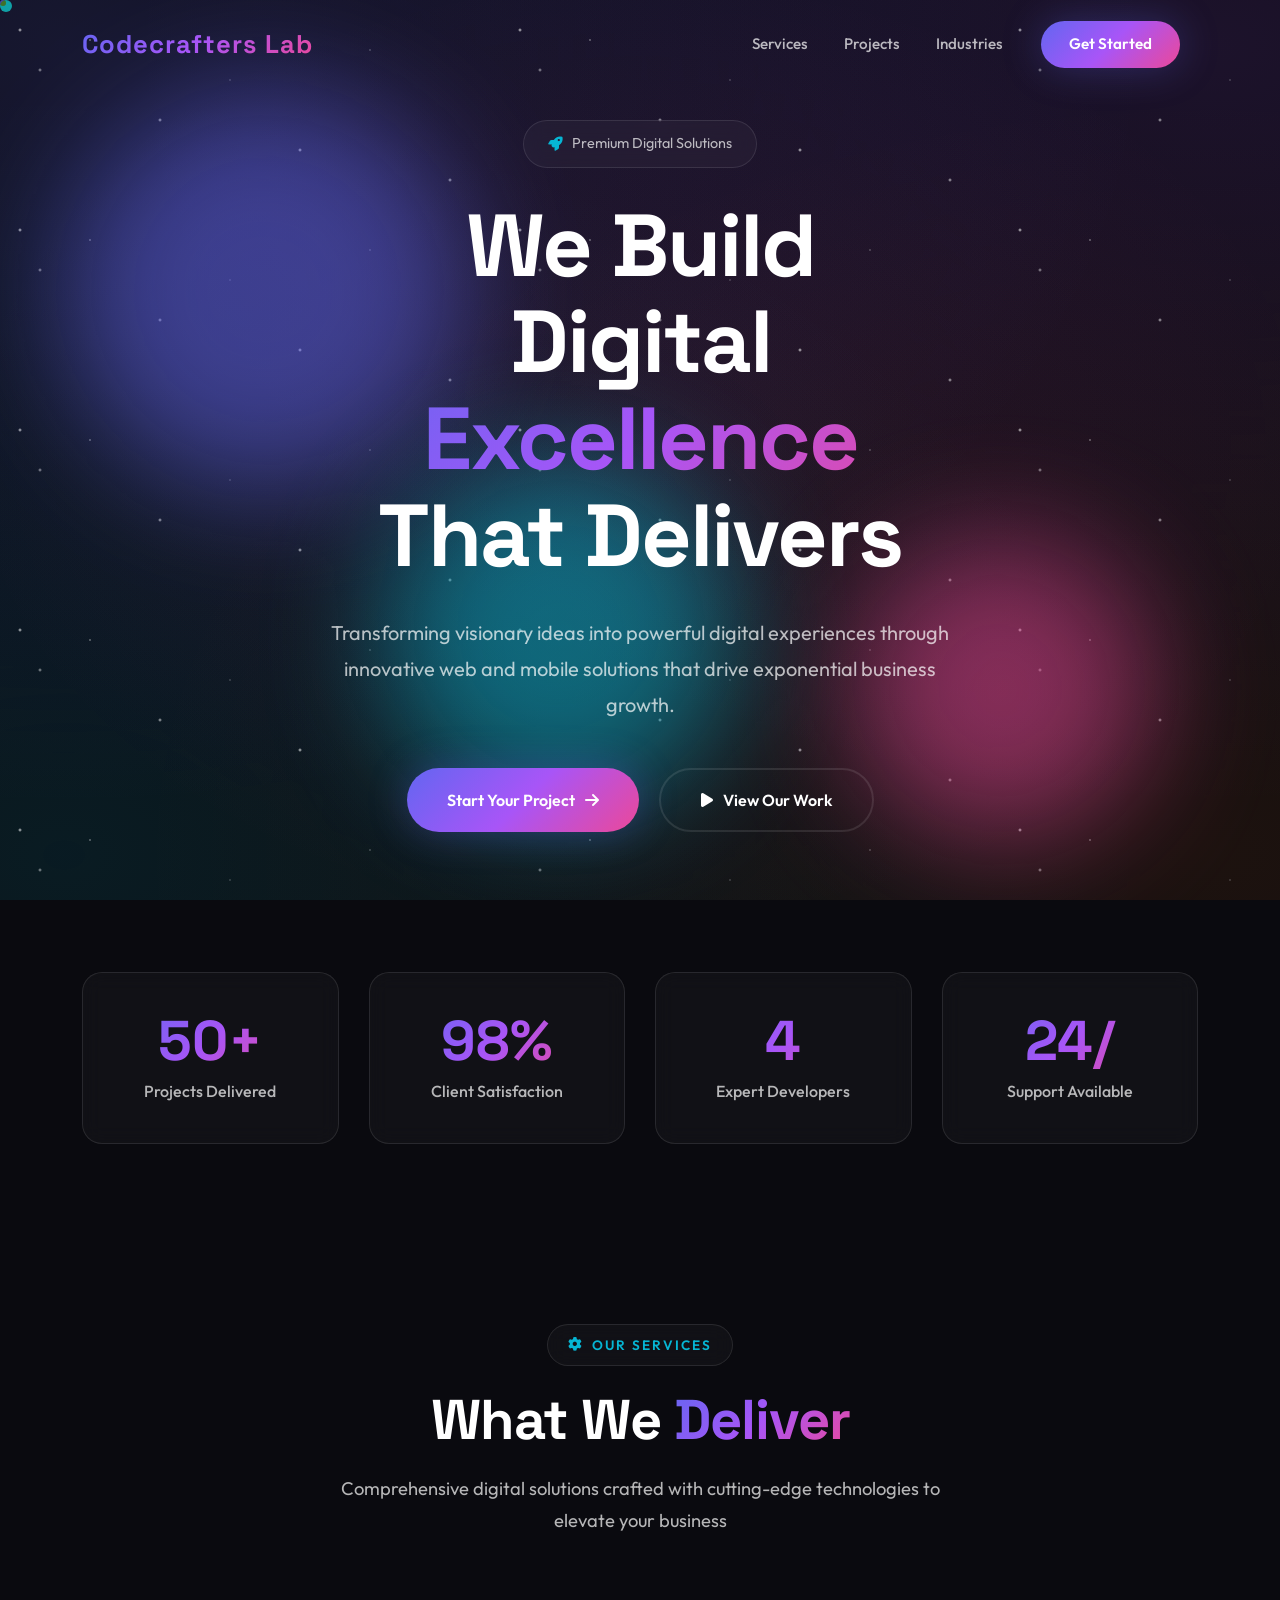
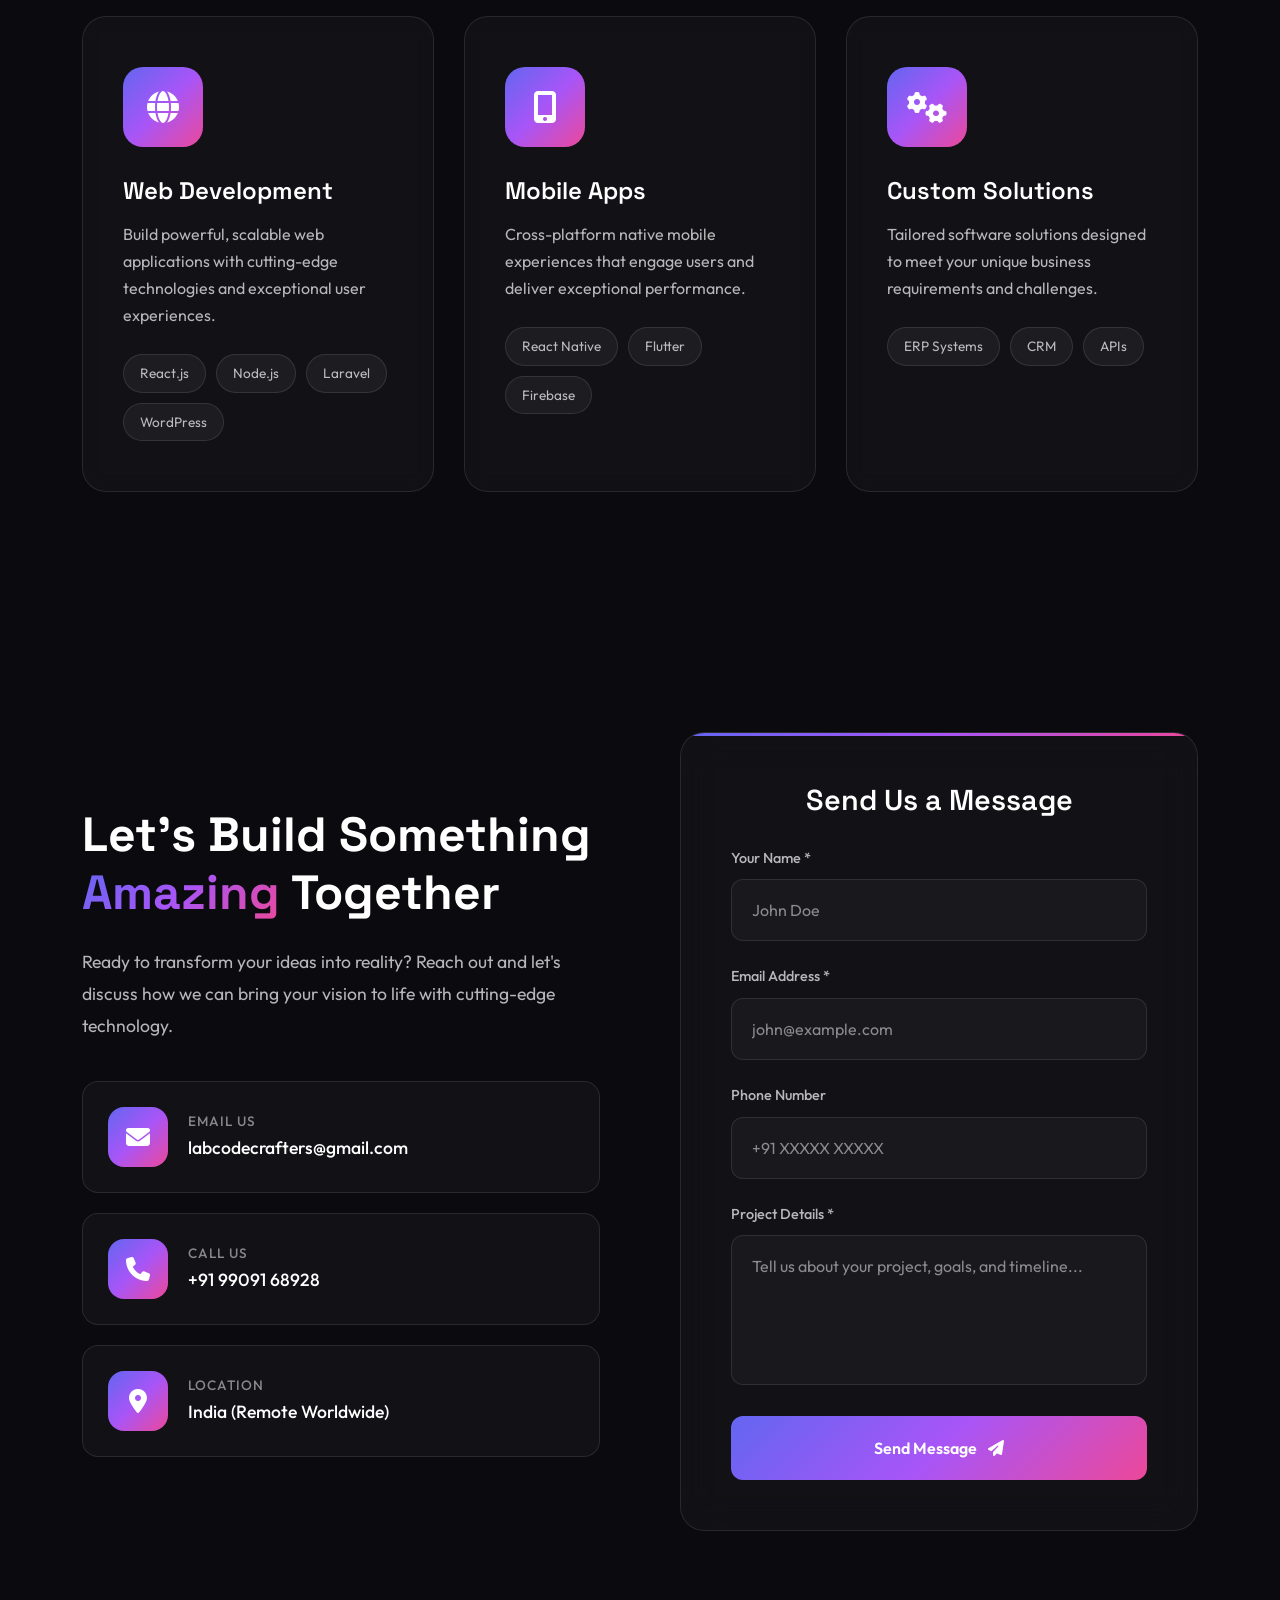
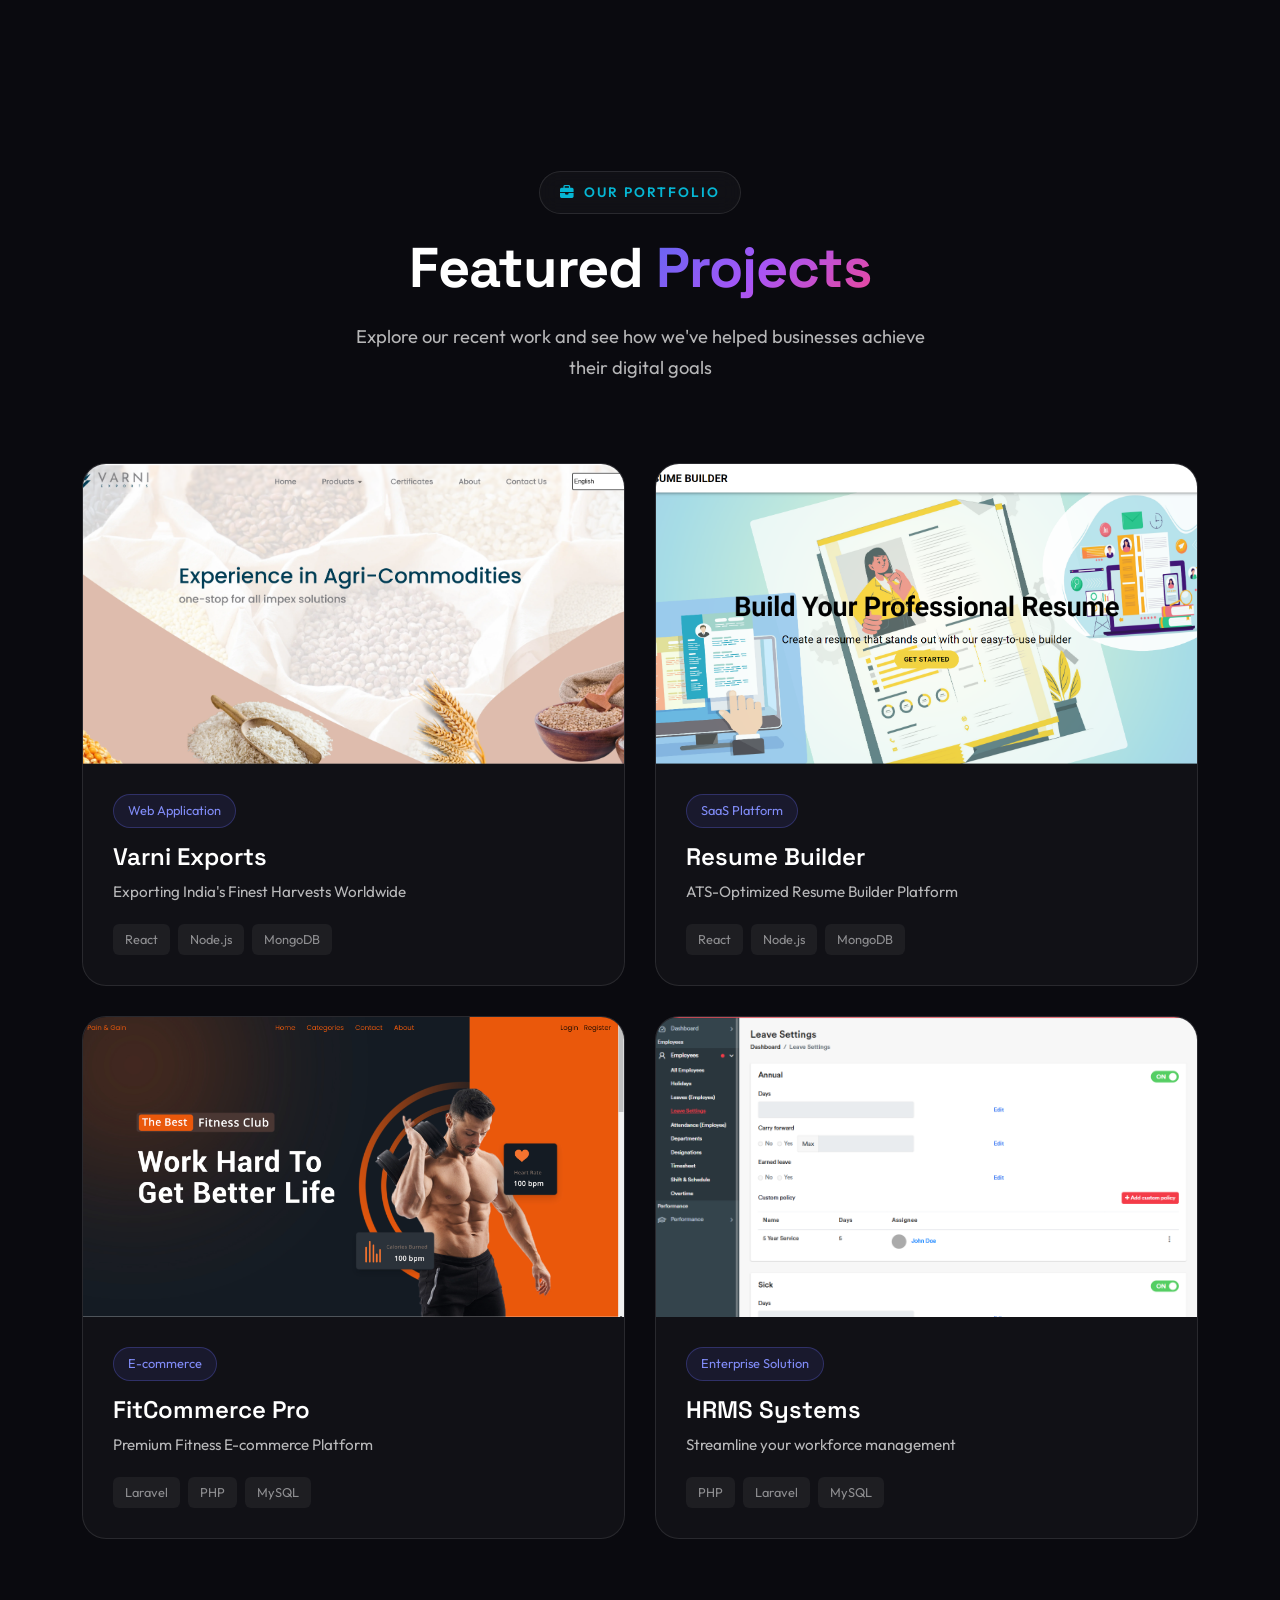
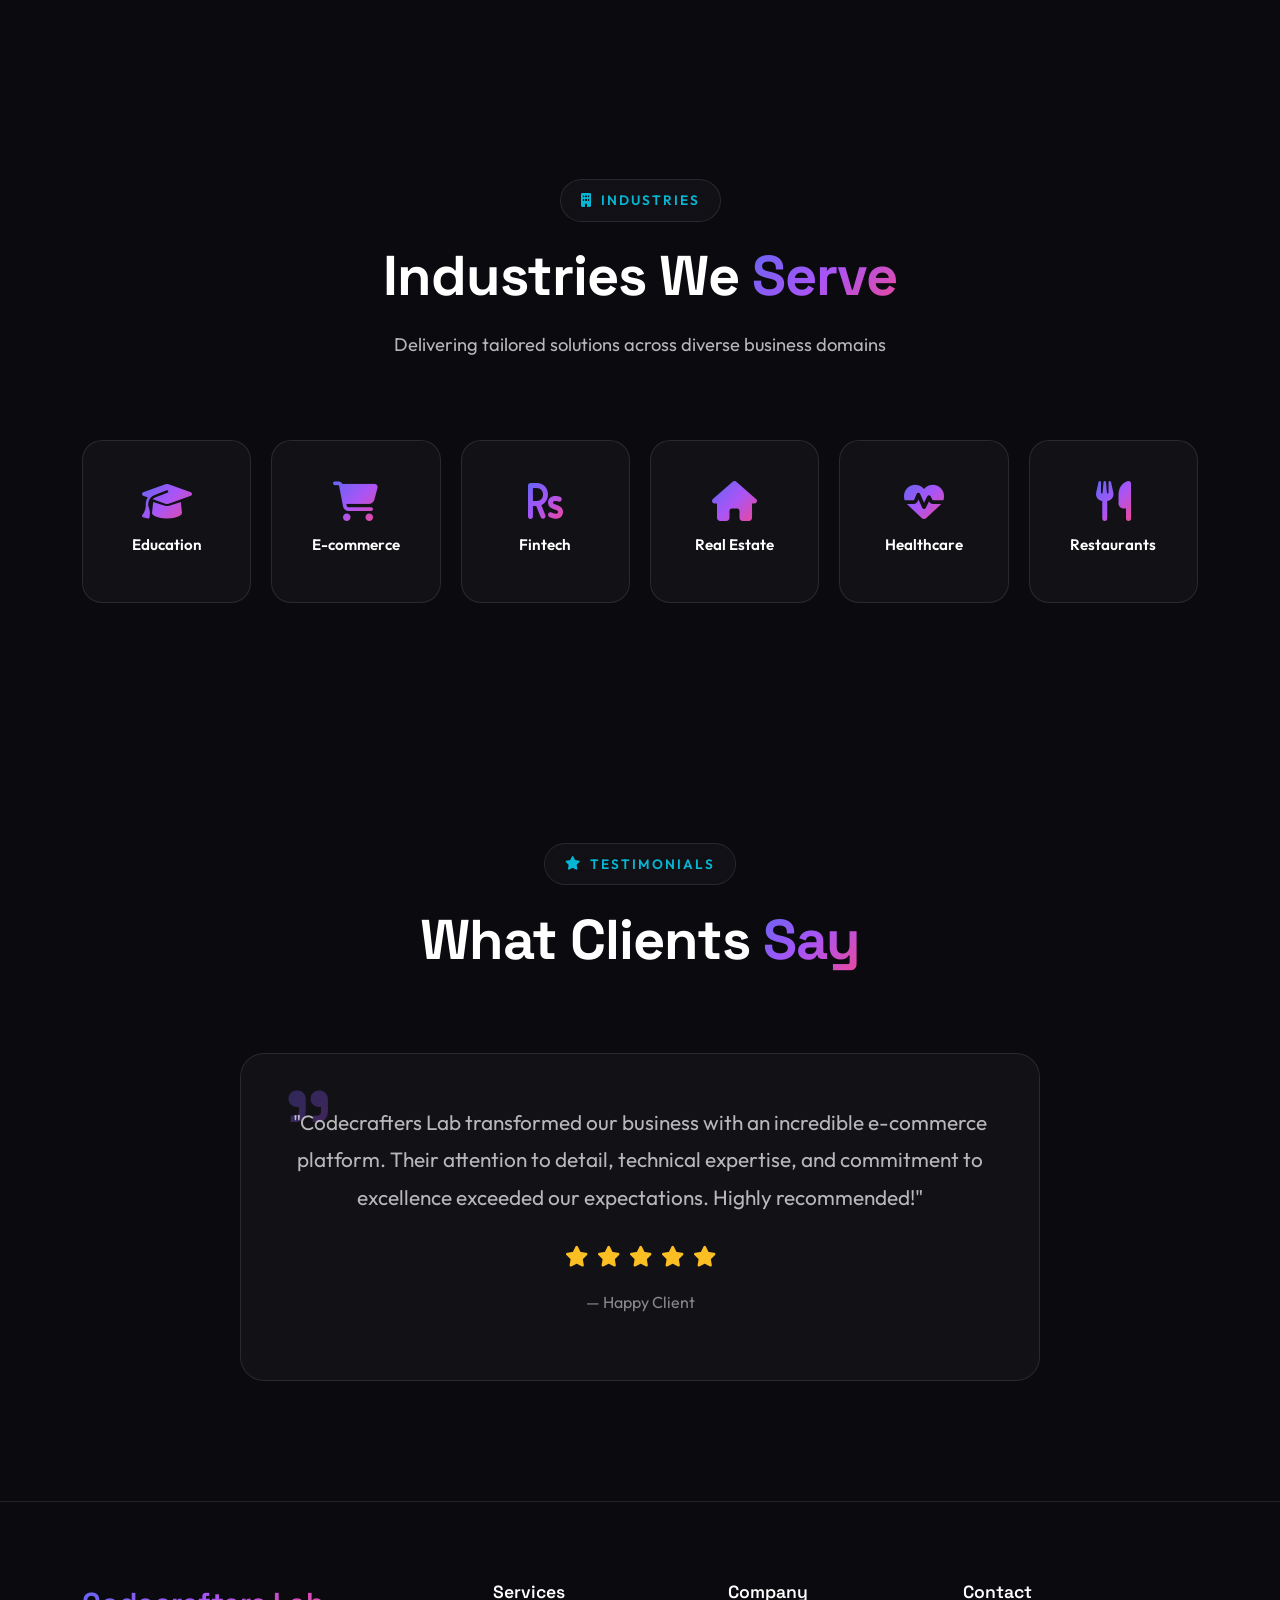
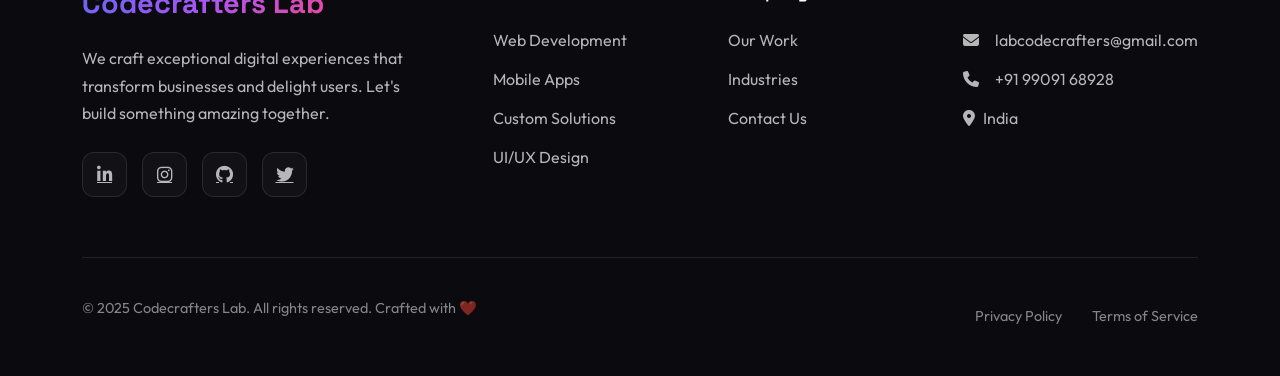
==== commit 699fad75: "fix form issue" ====
--- a/index.html
+++ b/index.html
@@ -1659,13 +1659,13 @@
                     <h3 class="form-title">Send Us a Message</h3>
                     <form id="contactForm">
                         <div class="row">
-                            <div class="col-md-6">
+                            <div class="col-md-12">
                                 <div class="form-group">
                                     <label class="form-label">Your Name *</label>
                                     <input type="text" class="form-control-custom" placeholder="John Doe" required>
                                 </div>
                             </div>
-                            <div class="col-md-6">
+                            <div class="col-md-12">
                                 <div class="form-group">
                                     <label class="form-label">Email Address *</label>
                                     <input type="email" class="form-control-custom" placeholder="john@example.com"
@@ -1674,7 +1674,7 @@
                             </div>
                         </div>
                         <div class="row">
-                            <div class="col-md-6">
+                            <div class="col-md-12">
                                 <div class="form-group">
                                     <label class="form-label">Phone Number</label>
                                     <input type="tel" class="form-control-custom" placeholder="+91 XXXXX XXXXX">
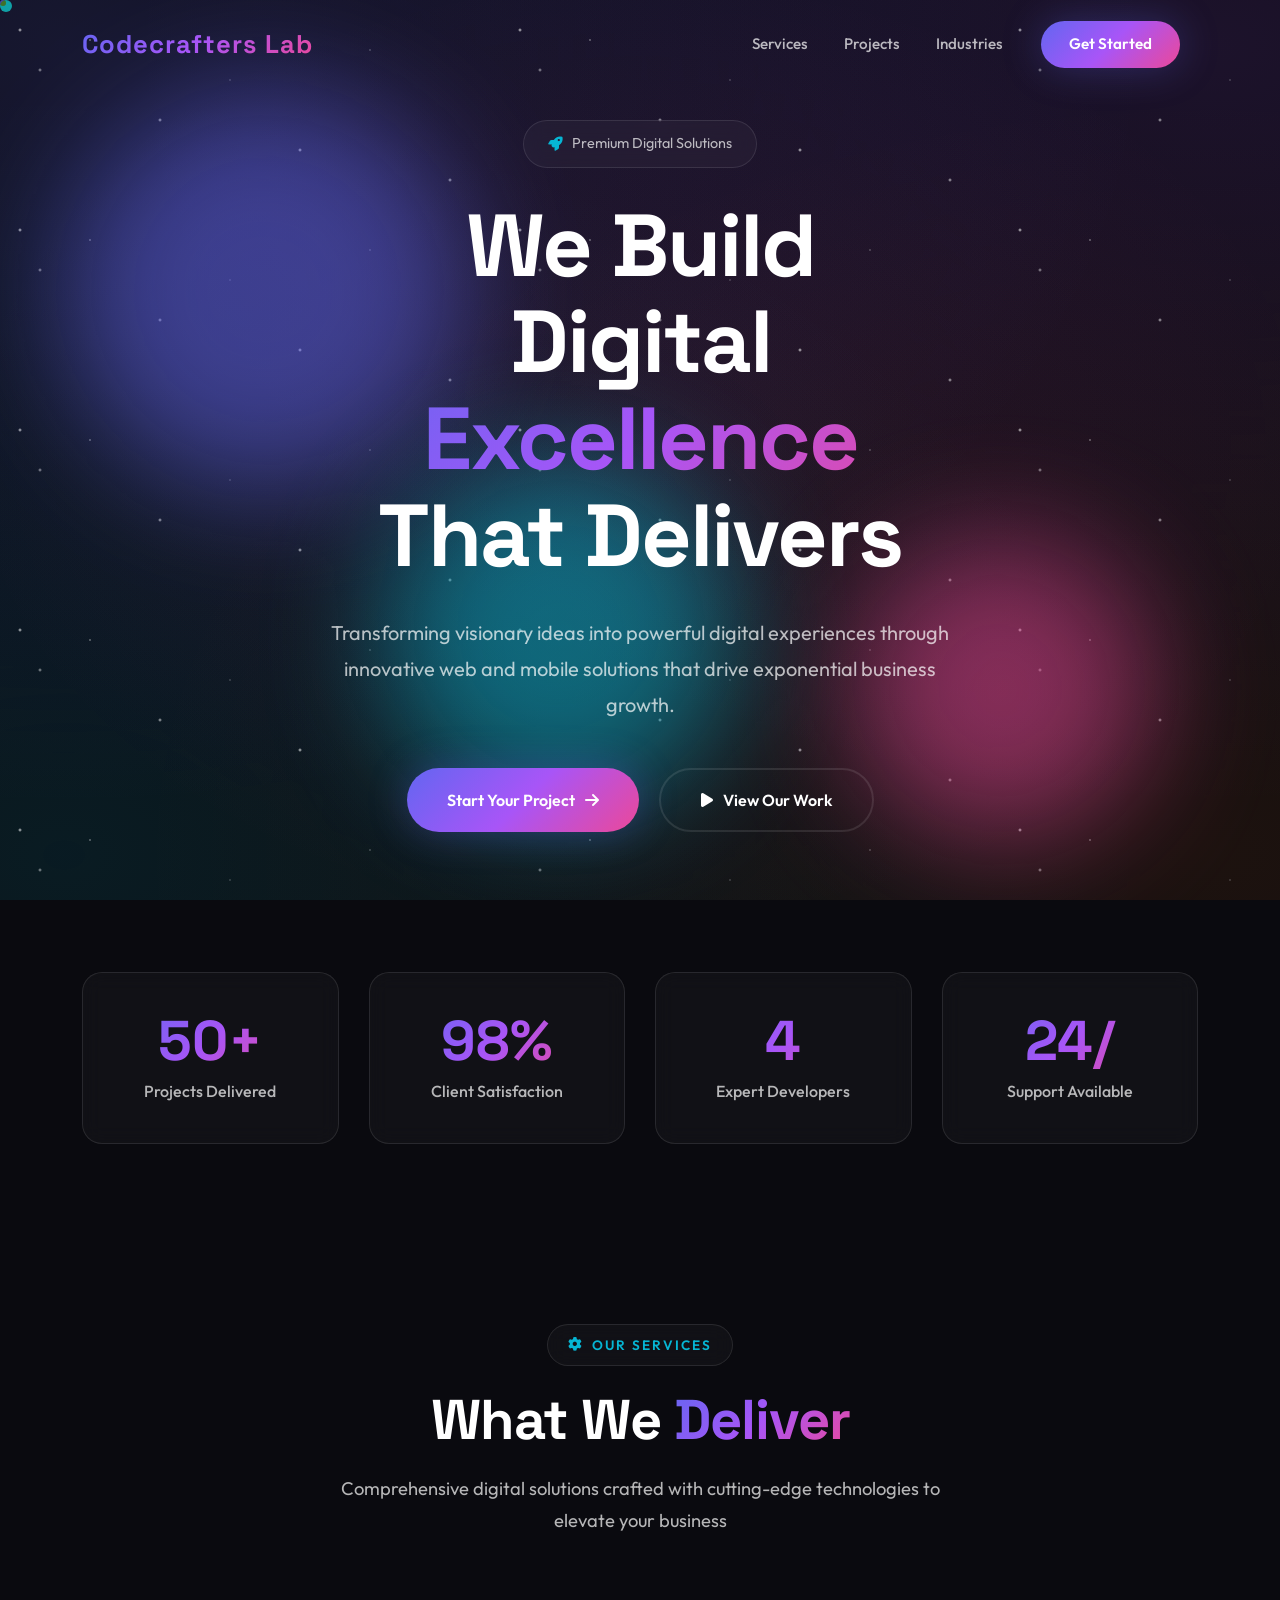
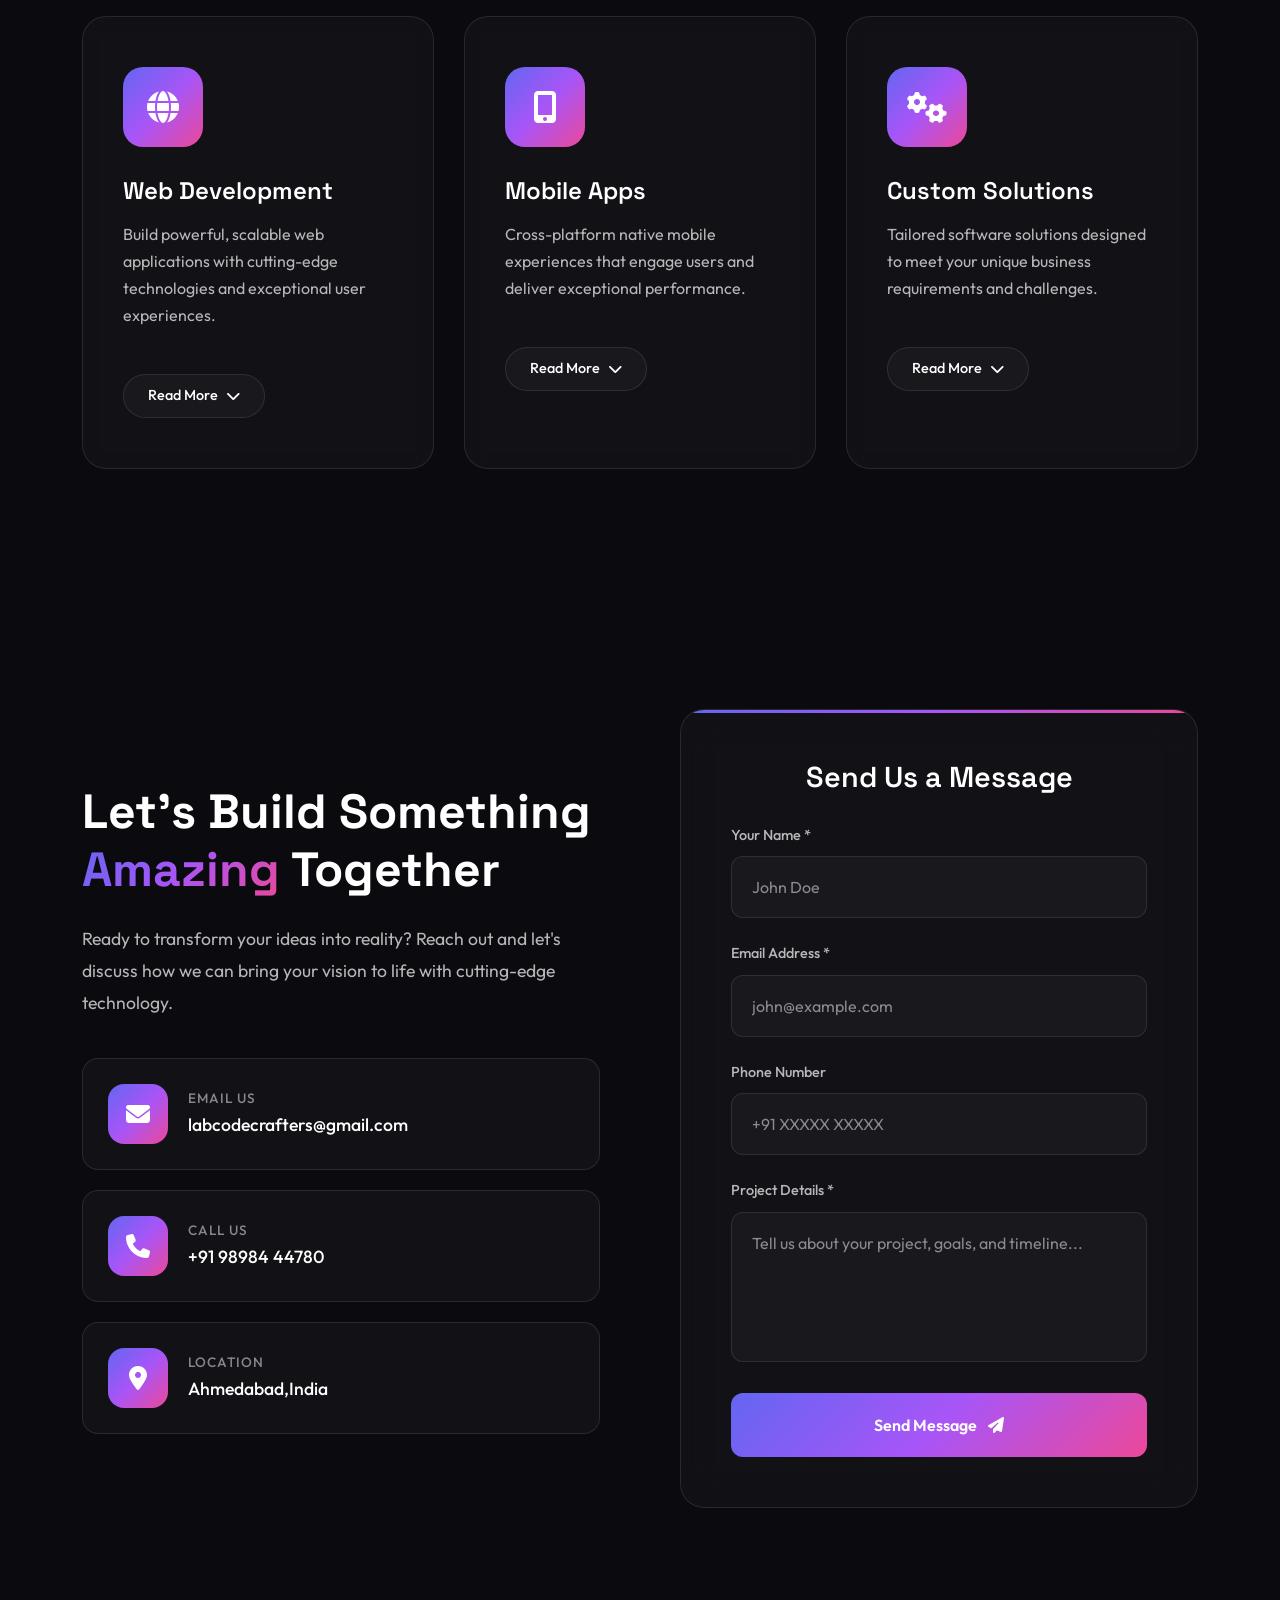
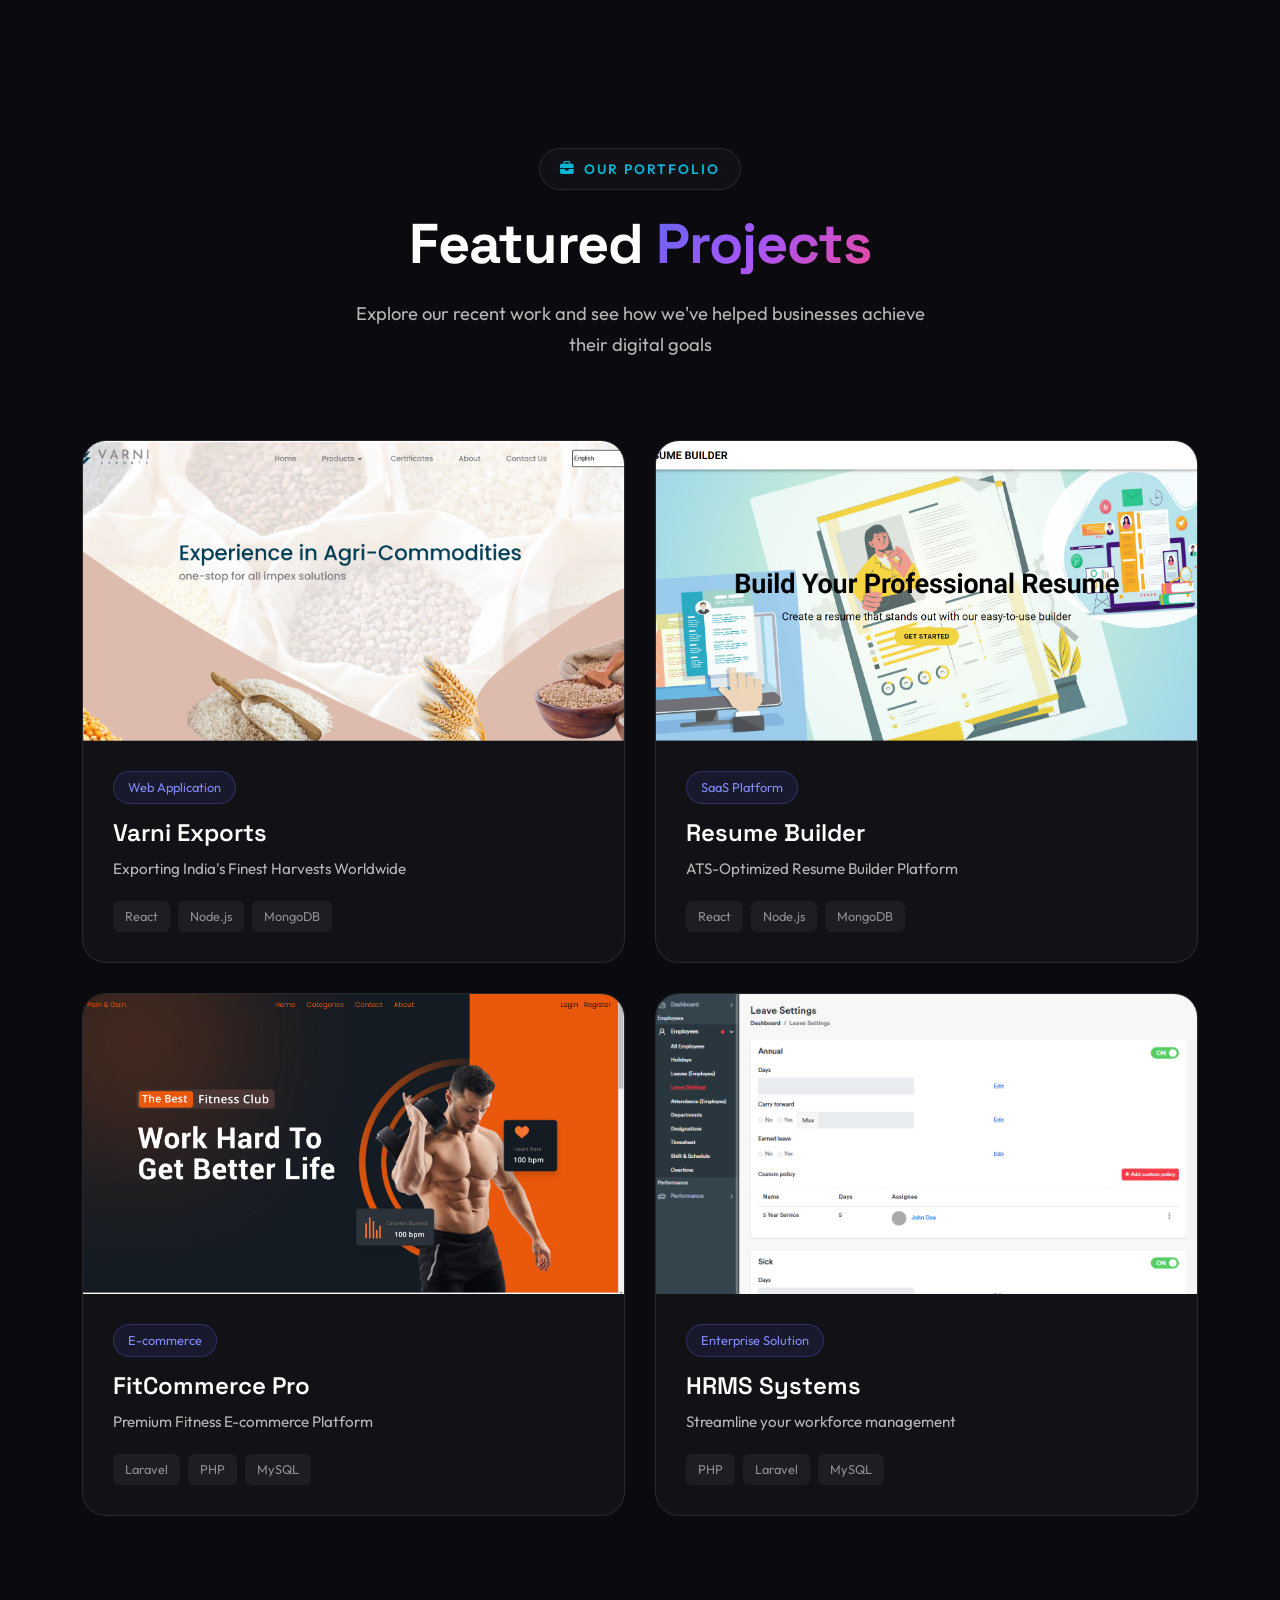
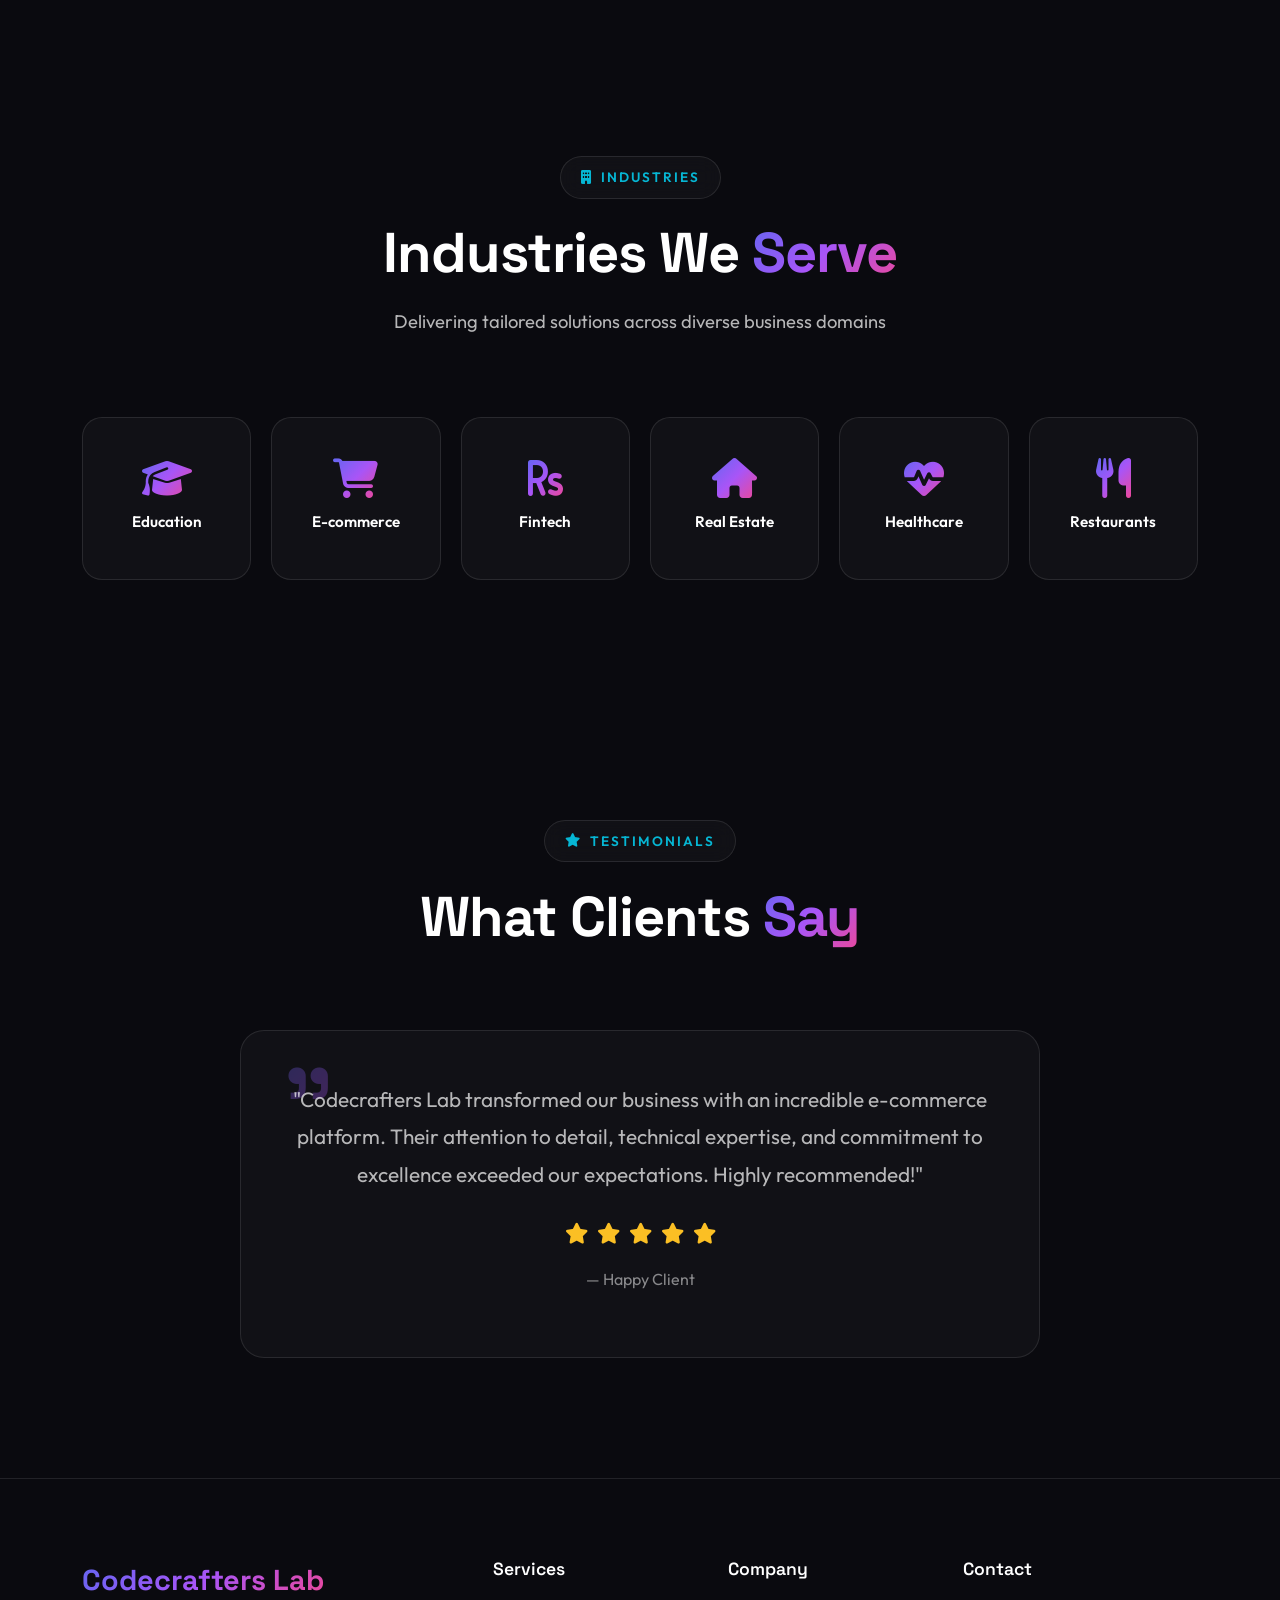
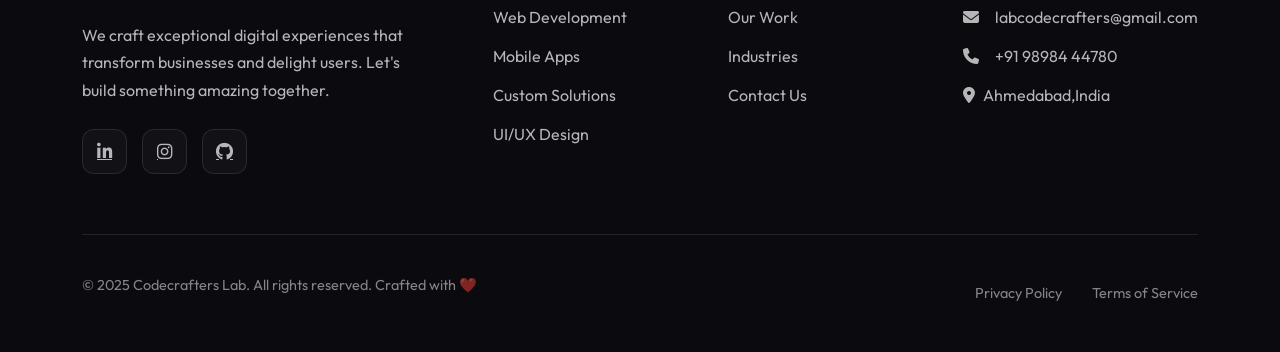
==== commit 64456864: "fix some changes" ====
--- a/index.html
+++ b/index.html
@@ -11,1448 +11,7 @@
     <link
         href="https://fonts.googleapis.com/css2?family=Outfit:wght@300;400;500;600;700;800;900&family=Space+Grotesk:wght@300;400;500;600;700&display=swap"
         rel="stylesheet">
-    <style>
-        :root {
-            --primary: #6366f1;
-            --primary-dark: #4f46e5;
-            --primary-light: #818cf8;
-            --secondary: #f97316;
-            --accent: #06b6d4;
-            --accent-pink: #ec4899;
-            --accent-purple: #a855f7;
-            --bg-dark: #0a0a0f;
-            --bg-card: rgba(255, 255, 255, 0.03);
-            --bg-card-hover: rgba(255, 255, 255, 0.08);
-            --text-primary: #ffffff;
-            --text-secondary: rgba(255, 255, 255, 0.7);
-            --text-muted: rgba(255, 255, 255, 0.5);
-            --border-color: rgba(255, 255, 255, 0.1);
-            --gradient-1: linear-gradient(135deg, #667eea 0%, #764ba2 100%);
-            --gradient-2: linear-gradient(135deg, #f093fb 0%, #f5576c 100%);
-            --gradient-3: linear-gradient(135deg, #4facfe 0%, #00f2fe 100%);
-            --gradient-primary: linear-gradient(135deg, #6366f1 0%, #a855f7 50%, #ec4899 100%);
-            --gradient-aurora: linear-gradient(135deg, #00d9ff 0%, #6366f1 25%, #a855f7 50%, #ec4899 75%, #f97316 100%);
-            --glow-primary: 0 0 40px rgba(99, 102, 241, 0.3);
-            --glow-accent: 0 0 40px rgba(6, 182, 212, 0.3);
-        }
-
-        * {
-            margin: 0;
-            padding: 0;
-            box-sizing: border-box;
-        }
-
-        html {
-            scroll-behavior: smooth;
-        }
-
-        body {
-            font-family: 'Outfit', sans-serif;
-            background: var(--bg-dark);
-            color: var(--text-primary);
-            overflow-x: hidden;
-            cursor: none;
-        }
-
-        /* Custom Cursor */
-        .cursor {
-            width: 12px;
-            height: 12px;
-            background: var(--accent);
-            border-radius: 50%;
-            position: fixed;
-            pointer-events: none;
-            z-index: 99999;
-            mix-blend-mode: difference;
-            transition: transform 0.15s ease, width 0.3s ease, height 0.3s ease;
-        }
-
-        .cursor.hover {
-            width: 50px;
-            height: 50px;
-            background: var(--gradient-primary);
-            mix-blend-mode: normal;
-            opacity: 0.8;
-        }
-
-        .cursor-trail {
-            position: fixed;
-            width: 6px;
-            height: 6px;
-            background: var(--primary);
-            border-radius: 50%;
-            pointer-events: none;
-            z-index: 99998;
-            opacity: 0.5;
-        }
-
-        @media (max-width: 768px) {
-
-            .cursor,
-            .cursor-trail {
-                display: none;
-            }
-
-            body {
-                cursor: auto;
-            }
-        }
-
-        /* Loading Screen */
-        .loading-screen {
-            position: fixed;
-            top: 0;
-            left: 0;
-            width: 100%;
-            height: 100%;
-            background: var(--bg-dark);
-            z-index: 100000;
-            display: flex;
-            align-items: center;
-            justify-content: center;
-            flex-direction: column;
-        }
-
-        .loader {
-            position: relative;
-            width: 120px;
-            height: 120px;
-        }
-
-        .loader-ring {
-            position: absolute;
-            width: 100%;
-            height: 100%;
-            border: 3px solid transparent;
-            border-radius: 50%;
-            animation: loaderSpin 1.5s linear infinite;
-        }
-
-        .loader-ring:nth-child(1) {
-            border-top-color: var(--primary);
-            animation-delay: 0s;
-        }
-
-        .loader-ring:nth-child(2) {
-            width: 80%;
-            height: 80%;
-            top: 10%;
-            left: 10%;
-            border-right-color: var(--accent);
-            animation-delay: 0.15s;
-            animation-direction: reverse;
-        }
-
-        .loader-ring:nth-child(3) {
-            width: 60%;
-            height: 60%;
-            top: 20%;
-            left: 20%;
-            border-bottom-color: var(--accent-pink);
-            animation-delay: 0.3s;
-        }
-
-        @keyframes loaderSpin {
-            to {
-                transform: rotate(360deg);
-            }
-        }
-
-        .loader-text {
-            margin-top: 40px;
-            font-size: 1.2rem;
-            font-weight: 600;
-            letter-spacing: 8px;
-            text-transform: uppercase;
-            background: var(--gradient-primary);
-            -webkit-background-clip: text;
-            -webkit-text-fill-color: transparent;
-            background-clip: text;
-        }
-
-        .loading-progress {
-            width: 200px;
-            height: 3px;
-            background: rgba(255, 255, 255, 0.1);
-            border-radius: 10px;
-            margin-top: 20px;
-            overflow: hidden;
-        }
-
-        .loading-progress-bar {
-            height: 100%;
-            width: 0%;
-            background: var(--gradient-primary);
-            border-radius: 10px;
-            animation: loadProgress 2s ease forwards;
-        }
-
-        @keyframes loadProgress {
-            to {
-                width: 100%;
-            }
-        }
-
-        /* Aurora Background */
-        .aurora-bg {
-            position: fixed;
-            top: 0;
-            left: 0;
-            width: 100%;
-            height: 100%;
-            z-index: -1;
-            overflow: hidden;
-        }
-
-        .aurora-gradient {
-            position: absolute;
-            width: 150%;
-            height: 150%;
-            top: -25%;
-            left: -25%;
-            background:
-                radial-gradient(ellipse at 20% 20%, rgba(99, 102, 241, 0.15) 0%, transparent 50%),
-                radial-gradient(ellipse at 80% 20%, rgba(168, 85, 247, 0.12) 0%, transparent 50%),
-                radial-gradient(ellipse at 50% 50%, rgba(236, 72, 153, 0.08) 0%, transparent 50%),
-                radial-gradient(ellipse at 20% 80%, rgba(6, 182, 212, 0.1) 0%, transparent 50%),
-                radial-gradient(ellipse at 80% 80%, rgba(249, 115, 22, 0.08) 0%, transparent 50%);
-            animation: auroraMove 20s ease-in-out infinite alternate;
-        }
-
-        @keyframes auroraMove {
-            0% {
-                transform: translate(0, 0) rotate(0deg) scale(1);
-            }
-
-            33% {
-                transform: translate(30px, -30px) rotate(5deg) scale(1.05);
-            }
-
-            66% {
-                transform: translate(-20px, 20px) rotate(-3deg) scale(0.98);
-            }
-
-            100% {
-                transform: translate(10px, -10px) rotate(2deg) scale(1.02);
-            }
-        }
-
-        .stars {
-            position: absolute;
-            width: 100%;
-            height: 100%;
-            background-image:
-                radial-gradient(2px 2px at 20px 30px, rgba(255, 255, 255, 0.8), transparent),
-                radial-gradient(2px 2px at 40px 70px, rgba(255, 255, 255, 0.6), transparent),
-                radial-gradient(1px 1px at 90px 40px, rgba(255, 255, 255, 0.9), transparent),
-                radial-gradient(2px 2px at 160px 120px, rgba(255, 255, 255, 0.7), transparent),
-                radial-gradient(1px 1px at 230px 80px, rgba(255, 255, 255, 0.5), transparent),
-                radial-gradient(2px 2px at 300px 150px, rgba(255, 255, 255, 0.8), transparent),
-                radial-gradient(1px 1px at 370px 50px, rgba(255, 255, 255, 0.6), transparent),
-                radial-gradient(2px 2px at 450px 180px, rgba(255, 255, 255, 0.7), transparent);
-            background-size: 500px 200px;
-            animation: twinkle 8s ease-in-out infinite;
-        }
-
-        @keyframes twinkle {
-
-            0%,
-            100% {
-                opacity: 0.5;
-            }
-
-            50% {
-                opacity: 1;
-            }
-        }
-
-        /* Floating Orbs */
-        .orb {
-            position: absolute;
-            border-radius: 50%;
-            filter: blur(60px);
-            opacity: 0.5;
-            animation: orbFloat 15s ease-in-out infinite;
-        }
-
-        .orb-1 {
-            width: 400px;
-            height: 400px;
-            background: var(--primary);
-            top: 10%;
-            left: 5%;
-            animation-delay: 0s;
-        }
-
-        .orb-2 {
-            width: 300px;
-            height: 300px;
-            background: var(--accent-pink);
-            top: 60%;
-            right: 10%;
-            animation-delay: 5s;
-        }
-
-        .orb-3 {
-            width: 350px;
-            height: 350px;
-            background: var(--accent);
-            bottom: 10%;
-            left: 30%;
-            animation-delay: 10s;
-        }
-
-        @keyframes orbFloat {
-
-            0%,
-            100% {
-                transform: translate(0, 0) scale(1);
-            }
-
-            25% {
-                transform: translate(50px, -50px) scale(1.1);
-            }
-
-            50% {
-                transform: translate(-30px, 30px) scale(0.9);
-            }
-
-            75% {
-                transform: translate(20px, 20px) scale(1.05);
-            }
-        }
-
-        /* Navigation */
-        .navbar {
-            position: fixed;
-            top: 0;
-            left: 0;
-            width: 100%;
-            padding: 20px 0;
-            z-index: 1000;
-            transition: all 0.4s cubic-bezier(0.4, 0, 0.2, 1);
-        }
-
-        .navbar.scrolled {
-            background: rgba(10, 10, 15, 0.85);
-            backdrop-filter: blur(20px);
-            -webkit-backdrop-filter: blur(20px);
-            border-bottom: 1px solid var(--border-color);
-            padding: 15px 0;
-        }
-
-        .navbar-brand {
-            font-family: 'Space Grotesk', sans-serif;
-            font-size: 1.6rem;
-            font-weight: 700;
-            background: var(--gradient-primary);
-            -webkit-background-clip: text;
-            -webkit-text-fill-color: transparent;
-            background-clip: text;
-            letter-spacing: 1px;
-        }
-
-        .nav-link {
-            color: var(--text-secondary) !important;
-            font-size: 0.95rem;
-            font-weight: 500;
-            margin: 0 18px;
-            padding: 8px 0 !important;
-            position: relative;
-            transition: color 0.3s ease;
-        }
-
-        .nav-link::after {
-            content: '';
-            position: absolute;
-            bottom: 0;
-            left: 0;
-            width: 0;
-            height: 2px;
-            background: var(--gradient-primary);
-            transition: width 0.3s ease;
-        }
-
-        .nav-link:hover {
-            color: var(--text-primary) !important;
-        }
-
-        .nav-link:hover::after {
-            width: 100%;
-        }
-
-        .nav-cta {
-            background: var(--gradient-primary);
-            color: #fff !important;
-            padding: 12px 28px !important;
-            border-radius: 50px;
-            font-weight: 600;
-            margin-left: 20px;
-            transition: all 0.3s ease;
-            box-shadow: var(--glow-primary);
-        }
-
-        .nav-cta:hover {
-            transform: translateY(-2px);
-            box-shadow: 0 10px 40px rgba(99, 102, 241, 0.4);
-        }
-
-        .nav-cta::after {
-            display: none;
-        }
-
-        /* Hero Section */
-        .hero-section {
-            min-height: 100vh;
-            display: flex;
-            align-items: center;
-            justify-content: center;
-            position: relative;
-            padding: 120px 0 80px;
-            overflow: hidden;
-        }
-
-        .hero-content {
-            text-align: center;
-            max-width: 1000px;
-            padding: 0 20px;
-            position: relative;
-            z-index: 10;
-        }
-
-        .hero-badge {
-            display: inline-flex;
-            align-items: center;
-            gap: 10px;
-            padding: 12px 24px;
-            background: var(--bg-card);
-            border: 1px solid var(--border-color);
-            border-radius: 50px;
-            font-size: 0.9rem;
-            color: var(--text-secondary);
-            margin-bottom: 30px;
-            backdrop-filter: blur(10px);
-        }
-
-        .hero-badge i {
-            color: var(--accent);
-            animation: pulse 2s ease-in-out infinite;
-        }
-
-        @keyframes pulse {
-
-            0%,
-            100% {
-                transform: scale(1);
-            }
-
-            50% {
-                transform: scale(1.2);
-            }
-        }
-
-        .hero-title {
-            font-family: 'Space Grotesk', sans-serif;
-            font-size: clamp(3rem, 8vw, 5.5rem);
-            font-weight: 700;
-            line-height: 1.1;
-            margin-bottom: 30px;
-            letter-spacing: -2px;
-        }
-
-        .hero-title .line {
-            display: block;
-            overflow: hidden;
-        }
-
-        .hero-title .line span {
-            display: block;
-            transform: translateY(100%);
-            animation: slideUp 0.8s cubic-bezier(0.65, 0, 0.35, 1) forwards;
-        }
-
-        .hero-title .line:nth-child(2) span {
-            animation-delay: 0.15s;
-        }
-
-        .hero-title .line:nth-child(3) span {
-            animation-delay: 0.3s;
-        }
-
-        @keyframes slideUp {
-            to {
-                transform: translateY(0);
-            }
-        }
-
-        .gradient-text {
-            background: var(--gradient-primary);
-            -webkit-background-clip: text;
-            -webkit-text-fill-color: transparent;
-            background-clip: text;
-        }
-
-        .hero-description {
-            font-size: 1.25rem;
-            color: var(--text-secondary);
-            max-width: 650px;
-            margin: 0 auto 45px;
-            line-height: 1.8;
-            opacity: 0;
-            animation: fadeIn 0.8s ease forwards 0.5s;
-        }
-
-        @keyframes fadeIn {
-            to {
-                opacity: 1;
-            }
-        }
-
-        .hero-buttons {
-            display: flex;
-            gap: 20px;
-            justify-content: center;
-            flex-wrap: wrap;
-            opacity: 0;
-            animation: fadeIn 0.8s ease forwards 0.7s;
-        }
-
-        .btn-primary-gradient {
-            position: relative;
-            display: inline-flex;
-            align-items: center;
-            gap: 10px;
-            padding: 18px 40px;
-            background: var(--gradient-primary);
-            color: #fff;
-            font-weight: 600;
-            font-size: 1rem;
-            border: none;
-            border-radius: 60px;
-            overflow: hidden;
-            transition: all 0.4s ease;
-            text-decoration: none;
-            box-shadow: var(--glow-primary);
-        }
-
-        .btn-primary-gradient::before {
-            content: '';
-            position: absolute;
-            top: 0;
-            left: -100%;
-            width: 100%;
-            height: 100%;
-            background: linear-gradient(90deg, transparent, rgba(255, 255, 255, 0.2), transparent);
-            transition: left 0.5s ease;
-        }
-
-        .btn-primary-gradient:hover {
-            transform: translateY(-3px);
-            box-shadow: 0 15px 50px rgba(99, 102, 241, 0.5);
-            color: #fff;
-        }
-
-        .btn-primary-gradient:hover::before {
-            left: 100%;
-        }
-
-        .btn-outline-glow {
-            display: inline-flex;
-            align-items: center;
-            gap: 10px;
-            padding: 18px 40px;
-            background: transparent;
-            color: var(--text-primary);
-            font-weight: 600;
-            font-size: 1rem;
-            border: 2px solid var(--border-color);
-            border-radius: 60px;
-            transition: all 0.4s ease;
-            text-decoration: none;
-            position: relative;
-            overflow: hidden;
-        }
-
-        .btn-outline-glow::before {
-            content: '';
-            position: absolute;
-            top: 0;
-            left: 0;
-            width: 0;
-            height: 100%;
-            background: var(--gradient-primary);
-            transition: width 0.4s ease;
-            z-index: -1;
-        }
-
-        .btn-outline-glow:hover {
-            border-color: transparent;
-            color: #fff;
-        }
-
-        .btn-outline-glow:hover::before {
-            width: 100%;
-        }
-
-        /* Stats Section */
-        .stats-section {
-            padding: 60px 0;
-            position: relative;
-            z-index: 10;
-        }
-
-        .stats-container {
-            display: grid;
-            grid-template-columns: repeat(4, 1fr);
-            gap: 30px;
-        }
-
-        @media (max-width: 991px) {
-            .stats-container {
-                grid-template-columns: repeat(2, 1fr);
-            }
-        }
-
-        @media (max-width: 575px) {
-            .stats-container {
-                grid-template-columns: 1fr;
-            }
-        }
-
-        .stat-card {
-            text-align: center;
-            padding: 40px 30px;
-            background: var(--bg-card);
-            border: 1px solid var(--border-color);
-            border-radius: 20px;
-            backdrop-filter: blur(10px);
-            transition: all 0.4s ease;
-        }
-
-        .stat-card:hover {
-            transform: translateY(-10px);
-            background: var(--bg-card-hover);
-            border-color: var(--primary);
-            box-shadow: var(--glow-primary);
-        }
-
-        .stat-number {
-            font-family: 'Space Grotesk', sans-serif;
-            font-size: 3.5rem;
-            font-weight: 700;
-            background: var(--gradient-primary);
-            -webkit-background-clip: text;
-            -webkit-text-fill-color: transparent;
-            background-clip: text;
-            line-height: 1;
-            margin-bottom: 10px;
-        }
-
-        .stat-label {
-            font-size: 1rem;
-            color: var(--text-secondary);
-            font-weight: 500;
-        }
-
-        /* Section Styles */
-        .section {
-            padding: 120px 0;
-            position: relative;
-        }
-
-        .section-header {
-            text-align: center;
-            margin-bottom: 80px;
-        }
-
-        .section-badge {
-            display: inline-flex;
-            align-items: center;
-            gap: 8px;
-            padding: 10px 20px;
-            background: var(--bg-card);
-            border: 1px solid var(--border-color);
-            border-radius: 50px;
-            font-size: 0.85rem;
-            color: var(--accent);
-            margin-bottom: 20px;
-            backdrop-filter: blur(10px);
-            text-transform: uppercase;
-            letter-spacing: 2px;
-            font-weight: 600;
-        }
-
-        .section-title {
-            font-family: 'Space Grotesk', sans-serif;
-            font-size: clamp(2.5rem, 5vw, 3.5rem);
-            font-weight: 700;
-            margin-bottom: 20px;
-            letter-spacing: -1px;
-        }
-
-        .section-subtitle {
-            font-size: 1.15rem;
-            color: var(--text-secondary);
-            max-width: 600px;
-            margin: 0 auto;
-            line-height: 1.7;
-        }
-
-        /* Services Section */
-        .services-grid {
-            display: grid;
-            grid-template-columns: repeat(3, 1fr);
-            gap: 30px;
-        }
-
-        @media (max-width: 991px) {
-            .services-grid {
-                grid-template-columns: repeat(2, 1fr);
-            }
-        }
-
-        @media (max-width: 575px) {
-            .services-grid {
-                grid-template-columns: 1fr;
-            }
-        }
-
-        .service-card {
-            position: relative;
-            padding: 50px 40px;
-            background: var(--bg-card);
-            border: 1px solid var(--border-color);
-            border-radius: 24px;
-            backdrop-filter: blur(10px);
-            transition: all 0.5s cubic-bezier(0.4, 0, 0.2, 1);
-            overflow: hidden;
-            transform-style: preserve-3d;
-            perspective: 1000px;
-        }
-
-        .service-card::before {
-            content: '';
-            position: absolute;
-            top: 0;
-            left: 0;
-            width: 100%;
-            height: 100%;
-            background: var(--gradient-primary);
-            opacity: 0;
-            transition: opacity 0.5s ease;
-            z-index: -1;
-        }
-
-        .service-card::after {
-            content: '';
-            position: absolute;
-            top: -2px;
-            left: -2px;
-            right: -2px;
-            bottom: -2px;
-            background: var(--gradient-primary);
-            border-radius: 26px;
-            z-index: -2;
-            opacity: 0;
-            transition: opacity 0.5s ease;
-        }
-
-        .service-card:hover {
-            transform: translateY(-15px) rotateX(5deg);
-            border-color: transparent;
-        }
-
-        .service-card:hover::after {
-            opacity: 1;
-        }
-
-        .service-icon-wrapper {
-            width: 80px;
-            height: 80px;
-            background: var(--gradient-primary);
-            border-radius: 20px;
-            display: flex;
-            align-items: center;
-            justify-content: center;
-            margin-bottom: 30px;
-            transition: all 0.4s ease;
-        }
-
-        .service-icon-wrapper i {
-            font-size: 2rem;
-            color: #fff;
-        }
-
-        .service-card:hover .service-icon-wrapper {
-            transform: scale(1.1) rotate(5deg);
-            box-shadow: 0 15px 40px rgba(99, 102, 241, 0.4);
-        }
-
-        .service-title {
-            font-family: 'Space Grotesk', sans-serif;
-            font-size: 1.5rem;
-            font-weight: 600;
-            margin-bottom: 15px;
-        }
-
-        .service-description {
-            color: var(--text-secondary);
-            line-height: 1.7;
-            margin-bottom: 25px;
-        }
-
-        .service-tags {
-            display: flex;
-            flex-wrap: wrap;
-            gap: 10px;
-        }
-
-        .service-tag {
-            padding: 8px 16px;
-            background: rgba(255, 255, 255, 0.05);
-            border: 1px solid var(--border-color);
-            border-radius: 50px;
-            font-size: 0.85rem;
-            color: var(--text-secondary);
-            transition: all 0.3s ease;
-        }
-
-        .service-card:hover .service-tag {
-            background: rgba(255, 255, 255, 0.1);
-            color: var(--text-primary);
-        }
-
-        /* Contact Section */
-        .contact-section {
-            position: relative;
-            overflow: hidden;
-        }
-
-        .contact-container {
-            display: grid;
-            grid-template-columns: 1fr 1fr;
-            gap: 80px;
-            align-items: center;
-        }
-
-        @media (max-width: 991px) {
-            .contact-container {
-                grid-template-columns: 1fr;
-                gap: 60px;
-            }
-        }
-
-        .contact-info h2 {
-            font-family: 'Space Grotesk', sans-serif;
-            font-size: 3rem;
-            font-weight: 700;
-            margin-bottom: 25px;
-            line-height: 1.2;
-        }
-
-        .contact-info p {
-            color: var(--text-secondary);
-            font-size: 1.1rem;
-            line-height: 1.8;
-            margin-bottom: 40px;
-        }
-
-        .contact-methods {
-            display: flex;
-            flex-direction: column;
-            gap: 20px;
-        }
-
-        .contact-method {
-            display: flex;
-            align-items: center;
-            gap: 20px;
-            padding: 25px;
-            background: var(--bg-card);
-            border: 1px solid var(--border-color);
-            border-radius: 16px;
-            transition: all 0.4s ease;
-            text-decoration: none;
-        }
-
-        .contact-method:hover {
-            transform: translateX(10px);
-            background: var(--bg-card-hover);
-            border-color: var(--primary);
-        }
-
-        .contact-method-icon {
-            width: 60px;
-            height: 60px;
-            background: var(--gradient-primary);
-            border-radius: 16px;
-            display: flex;
-            align-items: center;
-            justify-content: center;
-            font-size: 1.5rem;
-            color: #fff;
-            transition: all 0.4s ease;
-        }
-
-        .contact-method:hover .contact-method-icon {
-            transform: rotate(10deg) scale(1.1);
-        }
-
-        .contact-method-content h4 {
-            font-size: 0.85rem;
-            color: var(--text-muted);
-            margin-bottom: 5px;
-            text-transform: uppercase;
-            letter-spacing: 1px;
-        }
-
-        .contact-method-content span,
-        .contact-method-content a {
-            font-size: 1.1rem;
-            color: var(--text-primary);
-            font-weight: 500;
-            text-decoration: none;
-        }
-
-        /* Contact Form */
-        .contact-form-card {
-            background: var(--bg-card);
-            border: 1px solid var(--border-color);
-            border-radius: 24px;
-            padding: 50px;
-            backdrop-filter: blur(20px);
-            position: relative;
-            overflow: hidden;
-        }
-
-        .contact-form-card::before {
-            content: '';
-            position: absolute;
-            top: 0;
-            left: 0;
-            right: 0;
-            height: 3px;
-            background: var(--gradient-primary);
-        }
-
-        .form-title {
-            font-family: 'Space Grotesk', sans-serif;
-            font-size: 1.8rem;
-            font-weight: 600;
-            margin-bottom: 30px;
-            text-align: center;
-        }
-
-        .form-group {
-            margin-bottom: 25px;
-            position: relative;
-        }
-
-        .form-label {
-            display: block;
-            font-size: 0.9rem;
-            color: var(--text-secondary);
-            margin-bottom: 10px;
-            font-weight: 500;
-        }
-
-        .form-control-custom {
-            width: 100%;
-            padding: 18px 20px;
-            background: rgba(255, 255, 255, 0.03);
-            border: 1px solid var(--border-color);
-            border-radius: 12px;
-            color: var(--text-primary);
-            font-size: 1rem;
-            font-family: inherit;
-            transition: all 0.3s ease;
-            outline: none;
-        }
-
-        .form-control-custom::placeholder {
-            color: var(--text-muted);
-        }
-
-        .form-control-custom:focus {
-            border-color: var(--primary);
-            background: rgba(99, 102, 241, 0.05);
-            box-shadow: 0 0 0 4px rgba(99, 102, 241, 0.1);
-        }
-
-        textarea.form-control-custom {
-            resize: none;
-            min-height: 150px;
-        }
-
-        select.form-control-custom {
-            appearance: none;
-            background-image: url("data:image/svg+xml,%3Csvg xmlns='http://www.w3.org/2000/svg' width='12' height='12' viewBox='0 0 12 12'%3E%3Cpath fill='%23ffffff' d='M6 8L1 3h10z'/%3E%3C/svg%3E");
-            background-repeat: no-repeat;
-            background-position: right 20px center;
-            padding-right: 50px;
-        }
-
-        .btn-submit {
-            width: 100%;
-            padding: 20px;
-            background: var(--gradient-primary);
-            color: #fff;
-            border: none;
-            border-radius: 12px;
-            font-weight: 600;
-            font-size: 1rem;
-            font-family: inherit;
-            cursor: pointer;
-            transition: all 0.4s ease;
-            position: relative;
-            overflow: hidden;
-        }
-
-        .btn-submit::before {
-            content: '';
-            position: absolute;
-            top: 0;
-            left: -100%;
-            width: 100%;
-            height: 100%;
-            background: linear-gradient(90deg, transparent, rgba(255, 255, 255, 0.2), transparent);
-            transition: left 0.5s ease;
-        }
-
-        .btn-submit:hover {
-            transform: translateY(-3px);
-            box-shadow: 0 15px 50px rgba(99, 102, 241, 0.4);
-        }
-
-        .btn-submit:hover::before {
-            left: 100%;
-        }
-
-        /* Projects Section */
-        .projects-grid {
-            display: grid;
-            grid-template-columns: repeat(2, 1fr);
-            gap: 30px;
-        }
-
-        @media (max-width: 768px) {
-            .projects-grid {
-                grid-template-columns: 1fr;
-            }
-        }
-
-        .project-card {
-            position: relative;
-            border-radius: 24px;
-            overflow: hidden;
-            background: var(--bg-card);
-            border: 1px solid var(--border-color);
-            transition: all 0.5s ease;
-        }
-
-        .project-card:hover {
-            transform: translateY(-10px);
-            border-color: var(--primary);
-            box-shadow: var(--glow-primary);
-        }
-
-        .project-image {
-            position: relative;
-            height: 300px;
-            overflow: hidden;
-        }
-
-        .project-image img {
-            width: 100%;
-            height: 100%;
-            object-fit: cover;
-            transition: all 0.6s ease;
-        }
-
-        .project-card:hover .project-image img {
-            transform: scale(1.1);
-        }
-
-        .project-overlay {
-            position: absolute;
-            top: 0;
-            left: 0;
-            width: 100%;
-            height: 100%;
-            background: linear-gradient(to top, rgba(10, 10, 15, 0.95), transparent 50%);
-            opacity: 0;
-            transition: opacity 0.4s ease;
-        }
-
-        .project-card:hover .project-overlay {
-            opacity: 1;
-        }
-
-        .project-link {
-            position: absolute;
-            top: 50%;
-            left: 50%;
-            transform: translate(-50%, -50%) scale(0);
-            width: 80px;
-            height: 80px;
-            background: var(--gradient-primary);
-            border-radius: 50%;
-            display: flex;
-            align-items: center;
-            justify-content: center;
-            color: #fff;
-            font-size: 1.5rem;
-            transition: all 0.4s cubic-bezier(0.4, 0, 0.2, 1);
-            text-decoration: none;
-        }
-
-        .project-card:hover .project-link {
-            transform: translate(-50%, -50%) scale(1);
-        }
-
-        .project-link:hover {
-            transform: translate(-50%, -50%) scale(1.1);
-        }
-
-        .project-content {
-            padding: 30px;
-        }
-
-        .project-category {
-            display: inline-block;
-            padding: 6px 14px;
-            background: rgba(99, 102, 241, 0.1);
-            border: 1px solid rgba(99, 102, 241, 0.3);
-            border-radius: 50px;
-            font-size: 0.8rem;
-            color: var(--primary-light);
-            margin-bottom: 15px;
-        }
-
-        .project-title {
-            font-family: 'Space Grotesk', sans-serif;
-            font-size: 1.5rem;
-            font-weight: 600;
-            margin-bottom: 10px;
-        }
-
-        .project-description {
-            color: var(--text-secondary);
-            font-size: 0.95rem;
-            margin-bottom: 20px;
-        }
-
-        .project-tech {
-            display: flex;
-            flex-wrap: wrap;
-            gap: 8px;
-        }
-
-        .project-tech span {
-            padding: 6px 12px;
-            background: rgba(255, 255, 255, 0.05);
-            border-radius: 6px;
-            font-size: 0.8rem;
-            color: var(--text-muted);
-        }
-
-        /* Industries Section */
-        .industries-grid {
-            display: grid;
-            grid-template-columns: repeat(6, 1fr);
-            gap: 20px;
-        }
-
-        @media (max-width: 991px) {
-            .industries-grid {
-                grid-template-columns: repeat(3, 1fr);
-            }
-        }
-
-        @media (max-width: 575px) {
-            .industries-grid {
-                grid-template-columns: repeat(2, 1fr);
-            }
-        }
-
-        .industry-card {
-            text-align: center;
-            padding: 40px 20px;
-            background: var(--bg-card);
-            border: 1px solid var(--border-color);
-            border-radius: 20px;
-            transition: all 0.4s ease;
-            cursor: default;
-        }
-
-        .industry-card:hover {
-            transform: translateY(-10px);
-            background: var(--gradient-primary);
-            border-color: transparent;
-        }
-
-        .industry-icon {
-            font-size: 2.5rem;
-            margin-bottom: 15px;
-            background: var(--gradient-primary);
-            -webkit-background-clip: text;
-            -webkit-text-fill-color: transparent;
-            background-clip: text;
-            transition: all 0.4s ease;
-        }
-
-        .industry-card:hover .industry-icon {
-            background: none;
-            -webkit-text-fill-color: #fff;
-            color: #fff;
-        }
-
-        .industry-title {
-            font-weight: 600;
-            font-size: 0.95rem;
-        }
-
-        /* Testimonials Section */
-        .testimonial-card {
-            background: var(--bg-card);
-            border: 1px solid var(--border-color);
-            border-radius: 24px;
-            padding: 50px;
-            text-align: center;
-            max-width: 800px;
-            margin: 0 auto;
-            position: relative;
-        }
-
-        .testimonial-card::before {
-            content: '"';
-            position: absolute;
-            top: 20px;
-            left: 40px;
-            font-family: 'Space Grotesk', sans-serif;
-            font-size: 8rem;
-            background: var(--gradient-primary);
-            -webkit-background-clip: text;
-            -webkit-text-fill-color: transparent;
-            background-clip: text;
-            opacity: 0.3;
-            line-height: 1;
-        }
-
-        .testimonial-text {
-            font-size: 1.3rem;
-            color: var(--text-secondary);
-            line-height: 1.8;
-            margin-bottom: 30px;
-            position: relative;
-            z-index: 1;
-        }
-
-        .testimonial-rating {
-            margin-bottom: 20px;
-        }
-
-        .testimonial-rating i {
-            color: #fbbf24;
-            font-size: 1.3rem;
-            margin: 0 3px;
-        }
-
-        /* Footer */
-        footer {
-            padding: 80px 0 40px;
-            border-top: 1px solid var(--border-color);
-            position: relative;
-        }
-
-        .footer-grid {
-            display: grid;
-            grid-template-columns: 2fr 1fr 1fr 1fr;
-            gap: 60px;
-            margin-bottom: 60px;
-        }
-
-        @media (max-width: 991px) {
-            .footer-grid {
-                grid-template-columns: 1fr 1fr;
-            }
-        }
-
-        @media (max-width: 575px) {
-            .footer-grid {
-                grid-template-columns: 1fr;
-                gap: 40px;
-            }
-        }
-
-        .footer-brand {
-            font-family: 'Space Grotesk', sans-serif;
-            font-size: 1.8rem;
-            font-weight: 700;
-            background: var(--gradient-primary);
-            -webkit-background-clip: text;
-            -webkit-text-fill-color: transparent;
-            background-clip: text;
-            margin-bottom: 20px;
-            display: inline-block;
-        }
-
-        .footer-description {
-            color: var(--text-secondary);
-            line-height: 1.7;
-            margin-bottom: 25px;
-        }
-
-        .footer-social {
-            display: flex;
-            gap: 15px;
-        }
-
-        .footer-social a {
-            width: 45px;
-            height: 45px;
-            background: var(--bg-card);
-            border: 1px solid var(--border-color);
-            border-radius: 12px;
-            display: flex;
-            align-items: center;
-            justify-content: center;
-            color: var(--text-secondary);
-            font-size: 1.1rem;
-            transition: all 0.3s ease;
-        }
-
-        .footer-social a:hover {
-            background: var(--gradient-primary);
-            border-color: transparent;
-            color: #fff;
-            transform: translateY(-3px);
-        }
-
-        .footer-title {
-            font-family: 'Space Grotesk', sans-serif;
-            font-size: 1.1rem;
-            font-weight: 600;
-            margin-bottom: 25px;
-        }
-
-        .footer-links {
-            list-style: none;
-            padding: 0;
-            margin: 0;
-        }
-
-        .footer-links li {
-            margin-bottom: 15px;
-        }
-
-        .footer-links a {
-            color: var(--text-secondary);
-            text-decoration: none;
-            transition: all 0.3s ease;
-            display: inline-flex;
-            align-items: center;
-            gap: 8px;
-        }
-
-        .footer-links a:hover {
-            color: var(--primary-light);
-            transform: translateX(5px);
-        }
-
-        .footer-bottom {
-            padding-top: 40px;
-            border-top: 1px solid var(--border-color);
-            display: flex;
-            justify-content: space-between;
-            align-items: center;
-            flex-wrap: wrap;
-            gap: 20px;
-        }
-
-        .footer-bottom p {
-            color: var(--text-muted);
-            font-size: 0.9rem;
-        }
-
-        .footer-bottom-links {
-            display: flex;
-            gap: 30px;
-        }
-
-        .footer-bottom-links a {
-            color: var(--text-muted);
-            text-decoration: none;
-            font-size: 0.9rem;
-            transition: color 0.3s ease;
-        }
-
-        .footer-bottom-links a:hover {
-            color: var(--primary-light);
-        }
-
-        /* Scroll Progress */
-        .scroll-progress {
-            position: fixed;
-            top: 0;
-            left: 0;
-            height: 3px;
-            background: var(--gradient-primary);
-            z-index: 10000;
-            transition: width 0.1s linear;
-        }
-
-        /* Back to Top */
-        .back-to-top {
-            position: fixed;
-            bottom: 30px;
-            right: 30px;
-            width: 50px;
-            height: 50px;
-            background: var(--gradient-primary);
-            border-radius: 50%;
-            display: flex;
-            align-items: center;
-            justify-content: center;
-            color: #fff;
-            font-size: 1.2rem;
-            cursor: pointer;
-            opacity: 0;
-            visibility: hidden;
-            transition: all 0.4s ease;
-            z-index: 999;
-            box-shadow: var(--glow-primary);
-        }
-
-        .back-to-top.visible {
-            opacity: 1;
-            visibility: visible;
-        }
-
-        .back-to-top:hover {
-            transform: translateY(-5px);
-        }
-
-        /* Scrollbar */
-        ::-webkit-scrollbar {
-            width: 8px;
-        }
-
-        ::-webkit-scrollbar-track {
-            background: var(--bg-dark);
-        }
-
-        ::-webkit-scrollbar-thumb {
-            background: var(--primary);
-            border-radius: 10px;
-        }
-
-        /* Selection */
-        ::selection {
-            background: var(--primary);
-            color: #fff;
-        }
-    </style>
+    <link rel="stylesheet" href="/style.css">
 </head>
 
 <body>
@@ -1556,6 +115,8 @@
     </section>
 
     <!-- Services Section -->
+
+    <!-- Services Section -->
     <section id="services" class="section">
         <div class="container">
             <div class="section-header" data-aos="fade-up">
@@ -1569,6 +130,8 @@
             </div>
 
             <div class="services-grid">
+
+                <!-- Web Development Card -->
                 <div class="service-card" data-aos="fade-up" data-aos-delay="100">
                     <div class="service-icon-wrapper">
                         <i class="fas fa-globe"></i>
@@ -1576,14 +139,56 @@
                     <h3 class="service-title">Web Development</h3>
                     <p class="service-description">Build powerful, scalable web applications with cutting-edge
                         technologies and exceptional user experiences.</p>
-                    <div class="service-tags">
-                        <span class="service-tag">React.js</span>
-                        <span class="service-tag">Node.js</span>
-                        <span class="service-tag">Laravel</span>
-                        <span class="service-tag">WordPress</span>
+
+                    <!-- Hidden Expandable Content -->
+                    <div class="service-expandable-content">
+                        <div class="service-divider"></div>
+                        <ul class="service-features">
+                            <li>
+                                <span class="feat-icon"><i class="fas fa-brain"></i></span>
+                                <div>
+                                    <strong style="color: var(--text-primary); font-size: 0.95rem;">NewGen AI
+                                        Solutions</strong>
+                                    <p style="margin: 4px 0 0; font-size: 0.88rem;">Next-generation AI-integrated web
+                                        platforms that automate workflows and deliver smarter user experiences.</p>
+                                </div>
+                            </li>
+                            <li>
+                                <span class="feat-icon"><i class="fas fa-code"></i></span>
+                                <div>
+                                    <strong style="color: var(--text-primary); font-size: 0.95rem;">Dynamic Web
+                                        Development</strong>
+                                    <p style="margin: 4px 0 0; font-size: 0.88rem;">Responsive, fast-loading, and
+                                        interactive web apps engineered for performance and scalability.</p>
+                                </div>
+                            </li>
+                            <li>
+                                <span class="feat-icon"><i class="fas fa-earth-americas"></i></span>
+                                <div>
+                                    <strong style="color: var(--text-primary); font-size: 0.95rem;">Global Market
+                                        Solutions</strong>
+                                    <p style="margin: 4px 0 0; font-size: 0.88rem;">Multi-language, multi-currency web
+                                        solutions built to expand your reach across global markets.</p>
+                                </div>
+                            </li>
+                        </ul>
+
+                        <div class="service-tags">
+                            <span class="service-tag">React.js</span>
+                            <span class="service-tag">Node.js</span>
+                            <span class="service-tag">Laravel</span>
+                            <span class="service-tag">WordPress</span>
+                        </div>
                     </div>
-                </div>
-
+
+
+                    <button class="read-more-btn">
+                        <span>Read More</span>
+                        <i class="fas fa-chevron-down"></i>
+                    </button>
+                </div>
+
+                <!-- Mobile Apps Card -->
                 <div class="service-card" data-aos="fade-up" data-aos-delay="200">
                     <div class="service-icon-wrapper">
                         <i class="fas fa-mobile-screen-button"></i>
@@ -1591,13 +196,56 @@
                     <h3 class="service-title">Mobile Apps</h3>
                     <p class="service-description">Cross-platform native mobile experiences that engage users and
                         deliver exceptional performance.</p>
-                    <div class="service-tags">
-                        <span class="service-tag">React Native</span>
-                        <span class="service-tag">Flutter</span>
-                        <span class="service-tag">Firebase</span>
+
+                    <!-- Hidden Expandable Content -->
+                    <div class="service-expandable-content">
+                        <div class="service-divider"></div>
+                        <ul class="service-features">
+                            <li>
+                                <span class="feat-icon"><i class="fas fa-hand-pointer"></i></span>
+                                <div>
+                                    <strong style="color: var(--text-primary); font-size: 0.95rem;">Easy User
+                                        Interface</strong>
+                                    <p style="margin: 4px 0 0; font-size: 0.88rem;">Intuitive, clean interfaces designed
+                                        for
+                                        effortless navigation and an outstanding user experience.</p>
+                                </div>
+                            </li>
+                            <li>
+                                <span class="feat-icon"><i class="fas fa-layer-group"></i></span>
+                                <div>
+                                    <strong style="color: var(--text-primary); font-size: 0.95rem;">360° UI/UX
+                                        Development</strong>
+                                    <p style="margin: 4px 0 0; font-size: 0.88rem;">End-to-end design and development
+                                        covering wireframes, prototypes, and pixel-perfect implementation.</p>
+                                </div>
+                            </li>
+                            <li>
+                                <span class="feat-icon"><i class="fas fa-robot"></i></span>
+                                <div>
+                                    <strong style="color: var(--text-primary); font-size: 0.95rem;">AI Model
+                                        Accuracy</strong>
+                                    <p style="margin: 4px 0 0; font-size: 0.88rem;">Integrate powerful AI models
+                                        directly
+                                        into your mobile app for smart features and predictive capabilities.</p>
+                                </div>
+                            </li>
+                        </ul>
+                        <div class="service-tags">
+                            <span class="service-tag">React Native</span>
+                            <span class="service-tag">Flutter</span>
+                            <span class="service-tag">Firebase</span>
+                        </div>
                     </div>
-                </div>
-
+
+
+                    <button class="read-more-btn">
+                        <span>Read More</span>
+                        <i class="fas fa-chevron-down"></i>
+                    </button>
+                </div>
+
+                <!-- Custom Solutions Card -->
                 <div class="service-card" data-aos="fade-up" data-aos-delay="300">
                     <div class="service-icon-wrapper">
                         <i class="fas fa-gears"></i>
@@ -1605,16 +253,59 @@
                     <h3 class="service-title">Custom Solutions</h3>
                     <p class="service-description">Tailored software solutions designed to meet your unique business
                         requirements and challenges.</p>
-                    <div class="service-tags">
-                        <span class="service-tag">ERP Systems</span>
-                        <span class="service-tag">CRM</span>
-                        <span class="service-tag">APIs</span>
+
+                    <!-- Hidden Expandable Content -->
+                    <div class="service-expandable-content">
+                        <div class="service-divider"></div>
+                        <ul class="service-features">
+                            <li>
+                                <span class="feat-icon"><i class="fas fa-microchip"></i></span>
+                                <div>
+                                    <strong style="color: var(--text-primary); font-size: 0.95rem;">Digital Solutions
+                                        with
+                                        AI</strong>
+                                    <p style="margin: 4px 0 0; font-size: 0.88rem;">AI-powered custom software that
+                                        learns,
+                                        adapts, and drives intelligent automation for your business.</p>
+                                </div>
+                            </li>
+                            <li>
+                                <span class="feat-icon"><i class="fas fa-building"></i></span>
+                                <div>
+                                    <strong style="color: var(--text-primary); font-size: 0.95rem;">ERP
+                                        Development</strong>
+                                    <p style="margin: 4px 0 0; font-size: 0.88rem;">Comprehensive ERP systems to unify
+                                        your
+                                        operations — finance, inventory, sales, and more in one platform.</p>
+                                </div>
+                            </li>
+                            <li>
+                                <span class="feat-icon"><i class="fas fa-users-gear"></i></span>
+                                <div>
+                                    <strong style="color: var(--text-primary); font-size: 0.95rem;">HRMS AI-Based
+                                        Solution</strong>
+                                    <p style="margin: 4px 0 0; font-size: 0.88rem;">Smart HR management systems with
+                                        AI-driven attendance, payroll, and employee analytics.</p>
+                                </div>
+                            </li>
+                        </ul>
+                        <div class="service-tags">
+                            <span class="service-tag">ERP Systems</span>
+                            <span class="service-tag">CRM</span>
+                            <span class="service-tag">APIs</span>
+                        </div>
                     </div>
-                </div>
+
+
+                    <button class="read-more-btn">
+                        <span>Read More</span>
+                        <i class="fas fa-chevron-down"></i>
+                    </button>
+                </div>
+
             </div>
         </div>
     </section>
-
     <!-- Contact Section -->
     <section id="contact" class="section contact-section">
         <div class="container">
@@ -1640,7 +331,7 @@
                             </div>
                             <div class="contact-method-content">
                                 <h4>Call Us</h4>
-                                <span>+91 99091 68928</span>
+                                <span>+91 98984 44780</span>
                             </div>
                         </a>
                         <div class="contact-method">
@@ -1649,7 +340,7 @@
                             </div>
                             <div class="contact-method-content">
                                 <h4>Location</h4>
-                                <span>India (Remote Worldwide)</span>
+                                <span>Ahmedabad,India</span>
                             </div>
                         </div>
                     </div>
@@ -1799,9 +490,9 @@
                     <div class="footer-social">
                         <a href="https://www.linkedin.com/in/codecrafters-lab/" target="_blank"><i
                                 class="fab fa-linkedin-in"></i></a>
-                        <a href="" target="_blank"><i class="fab fa-instagram"></i></a>
+                        <a href="https://www.instagram.com/codecrafts.lab?igsh=dXlvcHdneGkxZGhq&utm_source=ig_contact_invite"
+                            target="_blank"><i class="fab fa-instagram"></i></a>
                         <a href="#"><i class="fab fa-github"></i></a>
-                        <a href="#"><i class="fab fa-twitter"></i></a>
                     </div>
                 </div>
                 <div>
@@ -1826,9 +517,9 @@
                     <ul class="footer-links">
                         <li><a href="mailto:labcodecrafters@gmail.com"><i
                                     class="fas fa-envelope me-2"></i>labcodecrafters@gmail.com</a></li>
-                        <li><a href="tel:+919909752650"><i class="fas fa-phone me-2"></i>+91 99091 68928</a></li>
+                        <li><a href="tel:+919909752650"><i class="fas fa-phone me-2"></i>+91 98984 44780</a></li>
                         <li><span style="color: var(--text-secondary);"><i
-                                    class="fas fa-map-marker-alt me-2"></i>India</span></li>
+                                    class="fas fa-map-marker-alt me-2"></i>Ahmedabad,India</span></li>
                     </ul>
                 </div>
             </div>
@@ -2016,6 +707,28 @@
             }
         ];
 
+
+        // Read More functionality for service cards
+        document.querySelectorAll('.read-more-btn').forEach(btn => {
+            btn.addEventListener('click', function (e) {
+                e.preventDefault();
+                const card = this.closest('.service-card');
+                card.classList.toggle('expanded');
+
+                const span = this.querySelector('span');
+                const icon = this.querySelector('i');
+
+                if (card.classList.contains('expanded')) {
+                    span.textContent = 'Read Less';
+                    icon.classList.remove('fa-chevron-down');
+                    icon.classList.add('fa-chevron-up');
+                } else {
+                    span.textContent = 'Read More';
+                    icon.classList.remove('fa-chevron-up');
+                    icon.classList.add('fa-chevron-down');
+                }
+            });
+        });
         // Render projects
         const projectsGrid = document.getElementById('projectsGrid');
         projects.forEach((project, index) => {
--- a/style.css
+++ b/style.css
@@ -0,0 +1,1636 @@
+:root {
+  --primary: #6366f1;
+  --primary-dark: #4f46e5;
+  --primary-light: #818cf8;
+  --secondary: #f97316;
+  --accent: #06b6d4;
+  --accent-pink: #ec4899;
+  --accent-purple: #a855f7;
+  --bg-dark: #0a0a0f;
+  --bg-card: rgba(255, 255, 255, 0.03);
+  --bg-card-hover: rgba(255, 255, 255, 0.08);
+  --text-primary: #ffffff;
+  --text-secondary: rgba(255, 255, 255, 0.7);
+  --text-muted: rgba(255, 255, 255, 0.5);
+  --border-color: rgba(255, 255, 255, 0.1);
+  --gradient-1: linear-gradient(135deg, #667eea 0%, #764ba2 100%);
+  --gradient-2: linear-gradient(135deg, #f093fb 0%, #f5576c 100%);
+  --gradient-3: linear-gradient(135deg, #4facfe 0%, #00f2fe 100%);
+  --gradient-primary: linear-gradient(
+    135deg,
+    #6366f1 0%,
+    #a855f7 50%,
+    #ec4899 100%
+  );
+  --gradient-aurora: linear-gradient(
+    135deg,
+    #00d9ff 0%,
+    #6366f1 25%,
+    #a855f7 50%,
+    #ec4899 75%,
+    #f97316 100%
+  );
+  --glow-primary: 0 0 40px rgba(99, 102, 241, 0.3);
+  --glow-accent: 0 0 40px rgba(6, 182, 212, 0.3);
+}
+
+* {
+  margin: 0;
+  padding: 0;
+  box-sizing: border-box;
+}
+
+html {
+  scroll-behavior: smooth;
+}
+
+body {
+  font-family: "Outfit", sans-serif;
+  background: var(--bg-dark);
+  color: var(--text-primary);
+  overflow-x: hidden;
+  cursor: none;
+}
+
+/* Custom Cursor */
+.cursor {
+  width: 12px;
+  height: 12px;
+  background: var(--accent);
+  border-radius: 50%;
+  position: fixed;
+  pointer-events: none;
+  z-index: 99999;
+  mix-blend-mode: difference;
+  transition:
+    transform 0.15s ease,
+    width 0.3s ease,
+    height 0.3s ease;
+}
+
+.cursor.hover {
+  width: 50px;
+  height: 50px;
+  background: var(--gradient-primary);
+  mix-blend-mode: normal;
+  opacity: 0.8;
+}
+
+.cursor-trail {
+  position: fixed;
+  width: 6px;
+  height: 6px;
+  background: var(--primary);
+  border-radius: 50%;
+  pointer-events: none;
+  z-index: 99998;
+  opacity: 0.5;
+}
+
+@media (max-width: 768px) {
+  .cursor,
+  .cursor-trail {
+    display: none;
+  }
+
+  body {
+    cursor: auto;
+  }
+}
+
+/* Loading Screen */
+.loading-screen {
+  position: fixed;
+  top: 0;
+  left: 0;
+  width: 100%;
+  height: 100%;
+  background: var(--bg-dark);
+  z-index: 100000;
+  display: flex;
+  align-items: center;
+  justify-content: center;
+  flex-direction: column;
+}
+
+.loader {
+  position: relative;
+  width: 120px;
+  height: 120px;
+}
+
+.loader-ring {
+  position: absolute;
+  width: 100%;
+  height: 100%;
+  border: 3px solid transparent;
+  border-radius: 50%;
+  animation: loaderSpin 1.5s linear infinite;
+}
+
+.loader-ring:nth-child(1) {
+  border-top-color: var(--primary);
+  animation-delay: 0s;
+}
+
+.loader-ring:nth-child(2) {
+  width: 80%;
+  height: 80%;
+  top: 10%;
+  left: 10%;
+  border-right-color: var(--accent);
+  animation-delay: 0.15s;
+  animation-direction: reverse;
+}
+
+.loader-ring:nth-child(3) {
+  width: 60%;
+  height: 60%;
+  top: 20%;
+  left: 20%;
+  border-bottom-color: var(--accent-pink);
+  animation-delay: 0.3s;
+}
+
+@keyframes loaderSpin {
+  to {
+    transform: rotate(360deg);
+  }
+}
+
+.loader-text {
+  margin-top: 40px;
+  font-size: 1.2rem;
+  font-weight: 600;
+  letter-spacing: 8px;
+  text-transform: uppercase;
+  background: var(--gradient-primary);
+  -webkit-background-clip: text;
+  -webkit-text-fill-color: transparent;
+  background-clip: text;
+}
+
+.loading-progress {
+  width: 200px;
+  height: 3px;
+  background: rgba(255, 255, 255, 0.1);
+  border-radius: 10px;
+  margin-top: 20px;
+  overflow: hidden;
+}
+
+.loading-progress-bar {
+  height: 100%;
+  width: 0%;
+  background: var(--gradient-primary);
+  border-radius: 10px;
+  animation: loadProgress 2s ease forwards;
+}
+
+@keyframes loadProgress {
+  to {
+    width: 100%;
+  }
+}
+
+/* Aurora Background */
+.aurora-bg {
+  position: fixed;
+  top: 0;
+  left: 0;
+  width: 100%;
+  height: 100%;
+  z-index: -1;
+  overflow: hidden;
+}
+
+.aurora-gradient {
+  position: absolute;
+  width: 150%;
+  height: 150%;
+  top: -25%;
+  left: -25%;
+  background:
+    radial-gradient(
+      ellipse at 20% 20%,
+      rgba(99, 102, 241, 0.15) 0%,
+      transparent 50%
+    ),
+    radial-gradient(
+      ellipse at 80% 20%,
+      rgba(168, 85, 247, 0.12) 0%,
+      transparent 50%
+    ),
+    radial-gradient(
+      ellipse at 50% 50%,
+      rgba(236, 72, 153, 0.08) 0%,
+      transparent 50%
+    ),
+    radial-gradient(
+      ellipse at 20% 80%,
+      rgba(6, 182, 212, 0.1) 0%,
+      transparent 50%
+    ),
+    radial-gradient(
+      ellipse at 80% 80%,
+      rgba(249, 115, 22, 0.08) 0%,
+      transparent 50%
+    );
+  animation: auroraMove 20s ease-in-out infinite alternate;
+}
+
+@keyframes auroraMove {
+  0% {
+    transform: translate(0, 0) rotate(0deg) scale(1);
+  }
+
+  33% {
+    transform: translate(30px, -30px) rotate(5deg) scale(1.05);
+  }
+
+  66% {
+    transform: translate(-20px, 20px) rotate(-3deg) scale(0.98);
+  }
+
+  100% {
+    transform: translate(10px, -10px) rotate(2deg) scale(1.02);
+  }
+}
+
+.stars {
+  position: absolute;
+  width: 100%;
+  height: 100%;
+  background-image:
+    radial-gradient(
+      2px 2px at 20px 30px,
+      rgba(255, 255, 255, 0.8),
+      transparent
+    ),
+    radial-gradient(
+      2px 2px at 40px 70px,
+      rgba(255, 255, 255, 0.6),
+      transparent
+    ),
+    radial-gradient(
+      1px 1px at 90px 40px,
+      rgba(255, 255, 255, 0.9),
+      transparent
+    ),
+    radial-gradient(
+      2px 2px at 160px 120px,
+      rgba(255, 255, 255, 0.7),
+      transparent
+    ),
+    radial-gradient(
+      1px 1px at 230px 80px,
+      rgba(255, 255, 255, 0.5),
+      transparent
+    ),
+    radial-gradient(
+      2px 2px at 300px 150px,
+      rgba(255, 255, 255, 0.8),
+      transparent
+    ),
+    radial-gradient(
+      1px 1px at 370px 50px,
+      rgba(255, 255, 255, 0.6),
+      transparent
+    ),
+    radial-gradient(
+      2px 2px at 450px 180px,
+      rgba(255, 255, 255, 0.7),
+      transparent
+    );
+  background-size: 500px 200px;
+  animation: twinkle 8s ease-in-out infinite;
+}
+
+@keyframes twinkle {
+  0%,
+  100% {
+    opacity: 0.5;
+  }
+
+  50% {
+    opacity: 1;
+  }
+}
+
+/* Floating Orbs */
+.orb {
+  position: absolute;
+  border-radius: 50%;
+  filter: blur(60px);
+  opacity: 0.5;
+  animation: orbFloat 15s ease-in-out infinite;
+}
+
+.orb-1 {
+  width: 400px;
+  height: 400px;
+  background: var(--primary);
+  top: 10%;
+  left: 5%;
+  animation-delay: 0s;
+}
+
+.orb-2 {
+  width: 300px;
+  height: 300px;
+  background: var(--accent-pink);
+  top: 60%;
+  right: 10%;
+  animation-delay: 5s;
+}
+
+.orb-3 {
+  width: 350px;
+  height: 350px;
+  background: var(--accent);
+  bottom: 10%;
+  left: 30%;
+  animation-delay: 10s;
+}
+
+@keyframes orbFloat {
+  0%,
+  100% {
+    transform: translate(0, 0) scale(1);
+  }
+
+  25% {
+    transform: translate(50px, -50px) scale(1.1);
+  }
+
+  50% {
+    transform: translate(-30px, 30px) scale(0.9);
+  }
+
+  75% {
+    transform: translate(20px, 20px) scale(1.05);
+  }
+}
+
+/* Navigation */
+.navbar {
+  position: fixed;
+  top: 0;
+  left: 0;
+  width: 100%;
+  padding: 20px 0;
+  z-index: 1000;
+  transition: all 0.4s cubic-bezier(0.4, 0, 0.2, 1);
+}
+
+.navbar.scrolled {
+  background: rgba(10, 10, 15, 0.85);
+  backdrop-filter: blur(20px);
+  -webkit-backdrop-filter: blur(20px);
+  border-bottom: 1px solid var(--border-color);
+  padding: 15px 0;
+}
+
+.navbar-brand {
+  font-family: "Space Grotesk", sans-serif;
+  font-size: 1.6rem;
+  font-weight: 700;
+  background: var(--gradient-primary);
+  -webkit-background-clip: text;
+  -webkit-text-fill-color: transparent;
+  background-clip: text;
+  letter-spacing: 1px;
+}
+
+.nav-link {
+  color: var(--text-secondary) !important;
+  font-size: 0.95rem;
+  font-weight: 500;
+  margin: 0 18px;
+  padding: 8px 0 !important;
+  position: relative;
+  transition: color 0.3s ease;
+}
+
+.nav-link::after {
+  content: "";
+  position: absolute;
+  bottom: 0;
+  left: 0;
+  width: 0;
+  height: 2px;
+  background: var(--gradient-primary);
+  transition: width 0.3s ease;
+}
+
+.nav-link:hover {
+  color: var(--text-primary) !important;
+}
+
+.nav-link:hover::after {
+  width: 100%;
+}
+
+.nav-cta {
+  background: var(--gradient-primary);
+  color: #fff !important;
+  padding: 12px 28px !important;
+  border-radius: 50px;
+  font-weight: 600;
+  margin-left: 20px;
+  transition: all 0.3s ease;
+  box-shadow: var(--glow-primary);
+}
+
+.nav-cta:hover {
+  transform: translateY(-2px);
+  box-shadow: 0 10px 40px rgba(99, 102, 241, 0.4);
+}
+
+.nav-cta::after {
+  display: none;
+}
+
+/* Hero Section */
+.hero-section {
+  min-height: 100vh;
+  display: flex;
+  align-items: center;
+  justify-content: center;
+  position: relative;
+  padding: 120px 0 80px;
+  overflow: hidden;
+}
+
+.hero-content {
+  text-align: center;
+  max-width: 1000px;
+  padding: 0 20px;
+  position: relative;
+  z-index: 10;
+}
+
+.hero-badge {
+  display: inline-flex;
+  align-items: center;
+  gap: 10px;
+  padding: 12px 24px;
+  background: var(--bg-card);
+  border: 1px solid var(--border-color);
+  border-radius: 50px;
+  font-size: 0.9rem;
+  color: var(--text-secondary);
+  margin-bottom: 30px;
+  backdrop-filter: blur(10px);
+}
+
+.hero-badge i {
+  color: var(--accent);
+  animation: pulse 2s ease-in-out infinite;
+}
+
+@keyframes pulse {
+  0%,
+  100% {
+    transform: scale(1);
+  }
+
+  50% {
+    transform: scale(1.2);
+  }
+}
+
+.hero-title {
+  font-family: "Space Grotesk", sans-serif;
+  font-size: clamp(3rem, 8vw, 5.5rem);
+  font-weight: 700;
+  line-height: 1.1;
+  margin-bottom: 30px;
+  letter-spacing: -2px;
+}
+
+.hero-title .line {
+  display: block;
+  overflow: hidden;
+}
+
+.hero-title .line span {
+  display: block;
+  transform: translateY(100%);
+  animation: slideUp 0.8s cubic-bezier(0.65, 0, 0.35, 1) forwards;
+}
+
+.hero-title .line:nth-child(2) span {
+  animation-delay: 0.15s;
+}
+
+.hero-title .line:nth-child(3) span {
+  animation-delay: 0.3s;
+}
+
+@keyframes slideUp {
+  to {
+    transform: translateY(0);
+  }
+}
+
+.gradient-text {
+  background: var(--gradient-primary);
+  -webkit-background-clip: text;
+  -webkit-text-fill-color: transparent;
+  background-clip: text;
+}
+
+.hero-description {
+  font-size: 1.25rem;
+  color: var(--text-secondary);
+  max-width: 650px;
+  margin: 0 auto 45px;
+  line-height: 1.8;
+  opacity: 0;
+  animation: fadeIn 0.8s ease forwards 0.5s;
+}
+
+@keyframes fadeIn {
+  to {
+    opacity: 1;
+  }
+}
+
+.hero-buttons {
+  display: flex;
+  gap: 20px;
+  justify-content: center;
+  flex-wrap: wrap;
+  opacity: 0;
+  animation: fadeIn 0.8s ease forwards 0.7s;
+}
+
+.btn-primary-gradient {
+  position: relative;
+  display: inline-flex;
+  align-items: center;
+  gap: 10px;
+  padding: 18px 40px;
+  background: var(--gradient-primary);
+  color: #fff;
+  font-weight: 600;
+  font-size: 1rem;
+  border: none;
+  border-radius: 60px;
+  overflow: hidden;
+  transition: all 0.4s ease;
+  text-decoration: none;
+  box-shadow: var(--glow-primary);
+}
+
+.btn-primary-gradient::before {
+  content: "";
+  position: absolute;
+  top: 0;
+  left: -100%;
+  width: 100%;
+  height: 100%;
+  background: linear-gradient(
+    90deg,
+    transparent,
+    rgba(255, 255, 255, 0.2),
+    transparent
+  );
+  transition: left 0.5s ease;
+}
+
+.btn-primary-gradient:hover {
+  transform: translateY(-3px);
+  box-shadow: 0 15px 50px rgba(99, 102, 241, 0.5);
+  color: #fff;
+}
+
+.btn-primary-gradient:hover::before {
+  left: 100%;
+}
+
+.btn-outline-glow {
+  display: inline-flex;
+  align-items: center;
+  gap: 10px;
+  padding: 18px 40px;
+  background: transparent;
+  color: var(--text-primary);
+  font-weight: 600;
+  font-size: 1rem;
+  border: 2px solid var(--border-color);
+  border-radius: 60px;
+  transition: all 0.4s ease;
+  text-decoration: none;
+  position: relative;
+  overflow: hidden;
+}
+
+.btn-outline-glow::before {
+  content: "";
+  position: absolute;
+  top: 0;
+  left: 0;
+  width: 0;
+  height: 100%;
+  background: var(--gradient-primary);
+  transition: width 0.4s ease;
+  z-index: -1;
+}
+
+.btn-outline-glow:hover {
+  border-color: transparent;
+  color: #fff;
+}
+
+.btn-outline-glow:hover::before {
+  width: 100%;
+}
+
+/* Stats Section */
+.stats-section {
+  padding: 60px 0;
+  position: relative;
+  z-index: 10;
+}
+
+.stats-container {
+  display: grid;
+  grid-template-columns: repeat(4, 1fr);
+  gap: 30px;
+}
+
+@media (max-width: 991px) {
+  .stats-container {
+    grid-template-columns: repeat(2, 1fr);
+  }
+}
+
+@media (max-width: 575px) {
+  .stats-container {
+    grid-template-columns: 1fr;
+  }
+}
+
+.stat-card {
+  text-align: center;
+  padding: 40px 30px;
+  background: var(--bg-card);
+  border: 1px solid var(--border-color);
+  border-radius: 20px;
+  backdrop-filter: blur(10px);
+  transition: all 0.4s ease;
+}
+
+.stat-card:hover {
+  transform: translateY(-10px);
+  background: var(--bg-card-hover);
+  border-color: var(--primary);
+  box-shadow: var(--glow-primary);
+}
+
+.stat-number {
+  font-family: "Space Grotesk", sans-serif;
+  font-size: 3.5rem;
+  font-weight: 700;
+  background: var(--gradient-primary);
+  -webkit-background-clip: text;
+  -webkit-text-fill-color: transparent;
+  background-clip: text;
+  line-height: 1;
+  margin-bottom: 10px;
+}
+
+.stat-label {
+  font-size: 1rem;
+  color: var(--text-secondary);
+  font-weight: 500;
+}
+
+/* Section Styles */
+.section {
+  padding: 120px 0;
+  position: relative;
+}
+
+.section-header {
+  text-align: center;
+  margin-bottom: 80px;
+}
+
+.section-badge {
+  display: inline-flex;
+  align-items: center;
+  gap: 8px;
+  padding: 10px 20px;
+  background: var(--bg-card);
+  border: 1px solid var(--border-color);
+  border-radius: 50px;
+  font-size: 0.85rem;
+  color: var(--accent);
+  margin-bottom: 20px;
+  backdrop-filter: blur(10px);
+  text-transform: uppercase;
+  letter-spacing: 2px;
+  font-weight: 600;
+}
+
+.section-title {
+  font-family: "Space Grotesk", sans-serif;
+  font-size: clamp(2.5rem, 5vw, 3.5rem);
+  font-weight: 700;
+  margin-bottom: 20px;
+  letter-spacing: -1px;
+}
+
+.section-subtitle {
+  font-size: 1.15rem;
+  color: var(--text-secondary);
+  max-width: 600px;
+  margin: 0 auto;
+  line-height: 1.7;
+}
+
+/* Services Section */
+.services-grid {
+  display: grid;
+  grid-template-columns: repeat(3, 1fr);
+  gap: 30px;
+}
+
+@media (max-width: 991px) {
+  .services-grid {
+    grid-template-columns: repeat(2, 1fr);
+  }
+}
+
+@media (max-width: 575px) {
+  .services-grid {
+    grid-template-columns: 1fr;
+  }
+}
+
+.service-card {
+  position: relative;
+  padding: 50px 40px;
+  background: var(--bg-card);
+  border: 1px solid var(--border-color);
+  border-radius: 24px;
+  backdrop-filter: blur(10px);
+  transition: all 0.5s cubic-bezier(0.4, 0, 0.2, 1);
+  overflow: hidden;
+  transform-style: preserve-3d;
+  perspective: 1000px;
+}
+
+.service-card::before {
+  content: "";
+  position: absolute;
+  top: 0;
+  left: 0;
+  width: 100%;
+  height: 100%;
+  background: var(--gradient-primary);
+  opacity: 0;
+  transition: opacity 0.5s ease;
+  z-index: -1;
+}
+
+.service-card::after {
+  content: "";
+  position: absolute;
+  top: -2px;
+  left: -2px;
+  right: -2px;
+  bottom: -2px;
+  background: var(--gradient-primary);
+  border-radius: 26px;
+  z-index: -2;
+  opacity: 0;
+  transition: opacity 0.5s ease;
+}
+
+.service-card:hover {
+  transform: translateY(-15px) rotateX(5deg);
+  border-color: transparent;
+}
+
+.service-card:hover::after {
+  opacity: 1;
+}
+
+.service-icon-wrapper {
+  width: 80px;
+  height: 80px;
+  background: var(--gradient-primary);
+  border-radius: 20px;
+  display: flex;
+  align-items: center;
+  justify-content: center;
+  margin-bottom: 30px;
+  transition: all 0.4s ease;
+}
+
+.service-icon-wrapper i {
+  font-size: 2rem;
+  color: #fff;
+}
+
+.service-card:hover .service-icon-wrapper {
+  transform: scale(1.1) rotate(5deg);
+  box-shadow: 0 15px 40px rgba(99, 102, 241, 0.4);
+}
+
+.service-title {
+  font-family: "Space Grotesk", sans-serif;
+  font-size: 1.5rem;
+  font-weight: 600;
+  margin-bottom: 15px;
+}
+
+.service-description {
+  color: var(--text-secondary);
+  line-height: 1.7;
+  margin-bottom: 25px;
+}
+
+.service-tags {
+  display: flex;
+  flex-wrap: wrap;
+  gap: 10px;
+}
+
+.service-tag {
+  padding: 8px 16px;
+  background: rgba(255, 255, 255, 0.05);
+  border: 1px solid var(--border-color);
+  border-radius: 50px;
+  font-size: 0.85rem;
+  color: var(--text-secondary);
+  transition: all 0.3s ease;
+}
+
+.service-card:hover .service-tag {
+  background: rgba(255, 255, 255, 0.1);
+  color: var(--text-primary);
+}
+
+/* Contact Section */
+.contact-section {
+  position: relative;
+  overflow: hidden;
+}
+
+.contact-container {
+  display: grid;
+  grid-template-columns: 1fr 1fr;
+  gap: 80px;
+  align-items: center;
+}
+
+@media (max-width: 991px) {
+  .contact-container {
+    grid-template-columns: 1fr;
+    gap: 60px;
+  }
+}
+
+.contact-info h2 {
+  font-family: "Space Grotesk", sans-serif;
+  font-size: 3rem;
+  font-weight: 700;
+  margin-bottom: 25px;
+  line-height: 1.2;
+}
+
+.contact-info p {
+  color: var(--text-secondary);
+  font-size: 1.1rem;
+  line-height: 1.8;
+  margin-bottom: 40px;
+}
+
+.contact-methods {
+  display: flex;
+  flex-direction: column;
+  gap: 20px;
+}
+
+.contact-method {
+  display: flex;
+  align-items: center;
+  gap: 20px;
+  padding: 25px;
+  background: var(--bg-card);
+  border: 1px solid var(--border-color);
+  border-radius: 16px;
+  transition: all 0.4s ease;
+  text-decoration: none;
+}
+
+.contact-method:hover {
+  transform: translateX(10px);
+  background: var(--bg-card-hover);
+  border-color: var(--primary);
+}
+
+.contact-method-icon {
+  width: 60px;
+  height: 60px;
+  background: var(--gradient-primary);
+  border-radius: 16px;
+  display: flex;
+  align-items: center;
+  justify-content: center;
+  font-size: 1.5rem;
+  color: #fff;
+  transition: all 0.4s ease;
+}
+
+.contact-method:hover .contact-method-icon {
+  transform: rotate(10deg) scale(1.1);
+}
+
+.contact-method-content h4 {
+  font-size: 0.85rem;
+  color: var(--text-muted);
+  margin-bottom: 5px;
+  text-transform: uppercase;
+  letter-spacing: 1px;
+}
+
+.contact-method-content span,
+.contact-method-content a {
+  font-size: 1.1rem;
+  color: var(--text-primary);
+  font-weight: 500;
+  text-decoration: none;
+}
+
+/* Contact Form */
+.contact-form-card {
+  background: var(--bg-card);
+  border: 1px solid var(--border-color);
+  border-radius: 24px;
+  padding: 50px;
+  backdrop-filter: blur(20px);
+  position: relative;
+  overflow: hidden;
+}
+
+.contact-form-card::before {
+  content: "";
+  position: absolute;
+  top: 0;
+  left: 0;
+  right: 0;
+  height: 3px;
+  background: var(--gradient-primary);
+}
+
+.form-title {
+  font-family: "Space Grotesk", sans-serif;
+  font-size: 1.8rem;
+  font-weight: 600;
+  margin-bottom: 30px;
+  text-align: center;
+}
+
+.form-group {
+  margin-bottom: 25px;
+  position: relative;
+}
+
+.form-label {
+  display: block;
+  font-size: 0.9rem;
+  color: var(--text-secondary);
+  margin-bottom: 10px;
+  font-weight: 500;
+}
+
+.form-control-custom {
+  width: 100%;
+  padding: 18px 20px;
+  background: rgba(255, 255, 255, 0.03);
+  border: 1px solid var(--border-color);
+  border-radius: 12px;
+  color: var(--text-primary);
+  font-size: 1rem;
+  font-family: inherit;
+  transition: all 0.3s ease;
+  outline: none;
+}
+
+.form-control-custom::placeholder {
+  color: var(--text-muted);
+}
+
+.form-control-custom:focus {
+  border-color: var(--primary);
+  background: rgba(99, 102, 241, 0.05);
+  box-shadow: 0 0 0 4px rgba(99, 102, 241, 0.1);
+}
+
+textarea.form-control-custom {
+  resize: none;
+  min-height: 150px;
+}
+
+select.form-control-custom {
+  appearance: none;
+  background-image: url("data:image/svg+xml,%3Csvg xmlns='http://www.w3.org/2000/svg' width='12' height='12' viewBox='0 0 12 12'%3E%3Cpath fill='%23ffffff' d='M6 8L1 3h10z'/%3E%3C/svg%3E");
+  background-repeat: no-repeat;
+  background-position: right 20px center;
+  padding-right: 50px;
+}
+
+.btn-submit {
+  width: 100%;
+  padding: 20px;
+  background: var(--gradient-primary);
+  color: #fff;
+  border: none;
+  border-radius: 12px;
+  font-weight: 600;
+  font-size: 1rem;
+  font-family: inherit;
+  cursor: pointer;
+  transition: all 0.4s ease;
+  position: relative;
+  overflow: hidden;
+}
+
+.btn-submit::before {
+  content: "";
+  position: absolute;
+  top: 0;
+  left: -100%;
+  width: 100%;
+  height: 100%;
+  background: linear-gradient(
+    90deg,
+    transparent,
+    rgba(255, 255, 255, 0.2),
+    transparent
+  );
+  transition: left 0.5s ease;
+}
+
+.btn-submit:hover {
+  transform: translateY(-3px);
+  box-shadow: 0 15px 50px rgba(99, 102, 241, 0.4);
+}
+
+.btn-submit:hover::before {
+  left: 100%;
+}
+
+/* Projects Section */
+.projects-grid {
+  display: grid;
+  grid-template-columns: repeat(2, 1fr);
+  gap: 30px;
+}
+
+@media (max-width: 768px) {
+  .projects-grid {
+    grid-template-columns: 1fr;
+  }
+}
+
+.project-card {
+  position: relative;
+  border-radius: 24px;
+  overflow: hidden;
+  background: var(--bg-card);
+  border: 1px solid var(--border-color);
+  transition: all 0.5s ease;
+}
+
+.project-card:hover {
+  transform: translateY(-10px);
+  border-color: var(--primary);
+  box-shadow: var(--glow-primary);
+}
+
+.project-image {
+  position: relative;
+  height: 300px;
+  overflow: hidden;
+}
+
+.project-image img {
+  width: 100%;
+  height: 100%;
+  object-fit: cover;
+  transition: all 0.6s ease;
+}
+
+.project-card:hover .project-image img {
+  transform: scale(1.1);
+}
+
+.project-overlay {
+  position: absolute;
+  top: 0;
+  left: 0;
+  width: 100%;
+  height: 100%;
+  background: linear-gradient(to top, rgba(10, 10, 15, 0.95), transparent 50%);
+  opacity: 0;
+  transition: opacity 0.4s ease;
+}
+
+.project-card:hover .project-overlay {
+  opacity: 1;
+}
+
+.project-link {
+  position: absolute;
+  top: 50%;
+  left: 50%;
+  transform: translate(-50%, -50%) scale(0);
+  width: 80px;
+  height: 80px;
+  background: var(--gradient-primary);
+  border-radius: 50%;
+  display: flex;
+  align-items: center;
+  justify-content: center;
+  color: #fff;
+  font-size: 1.5rem;
+  transition: all 0.4s cubic-bezier(0.4, 0, 0.2, 1);
+  text-decoration: none;
+}
+
+.project-card:hover .project-link {
+  transform: translate(-50%, -50%) scale(1);
+}
+
+.project-link:hover {
+  transform: translate(-50%, -50%) scale(1.1);
+}
+
+.project-content {
+  padding: 30px;
+}
+
+.project-category {
+  display: inline-block;
+  padding: 6px 14px;
+  background: rgba(99, 102, 241, 0.1);
+  border: 1px solid rgba(99, 102, 241, 0.3);
+  border-radius: 50px;
+  font-size: 0.8rem;
+  color: var(--primary-light);
+  margin-bottom: 15px;
+}
+
+.project-title {
+  font-family: "Space Grotesk", sans-serif;
+  font-size: 1.5rem;
+  font-weight: 600;
+  margin-bottom: 10px;
+}
+
+.project-description {
+  color: var(--text-secondary);
+  font-size: 0.95rem;
+  margin-bottom: 20px;
+}
+
+.project-tech {
+  display: flex;
+  flex-wrap: wrap;
+  gap: 8px;
+}
+
+.project-tech span {
+  padding: 6px 12px;
+  background: rgba(255, 255, 255, 0.05);
+  border-radius: 6px;
+  font-size: 0.8rem;
+  color: var(--text-muted);
+}
+
+/* Industries Section */
+.industries-grid {
+  display: grid;
+  grid-template-columns: repeat(6, 1fr);
+  gap: 20px;
+}
+
+@media (max-width: 991px) {
+  .industries-grid {
+    grid-template-columns: repeat(3, 1fr);
+  }
+}
+
+@media (max-width: 575px) {
+  .industries-grid {
+    grid-template-columns: repeat(2, 1fr);
+  }
+}
+
+.industry-card {
+  text-align: center;
+  padding: 40px 20px;
+  background: var(--bg-card);
+  border: 1px solid var(--border-color);
+  border-radius: 20px;
+  transition: all 0.4s ease;
+  cursor: default;
+}
+
+.industry-card:hover {
+  transform: translateY(-10px);
+  background: var(--gradient-primary);
+  border-color: transparent;
+}
+
+.industry-icon {
+  font-size: 2.5rem;
+  margin-bottom: 15px;
+  background: var(--gradient-primary);
+  -webkit-background-clip: text;
+  -webkit-text-fill-color: transparent;
+  background-clip: text;
+  transition: all 0.4s ease;
+}
+
+.industry-card:hover .industry-icon {
+  background: none;
+  -webkit-text-fill-color: #fff;
+  color: #fff;
+}
+
+.industry-title {
+  font-weight: 600;
+  font-size: 0.95rem;
+}
+
+/* Testimonials Section */
+.testimonial-card {
+  background: var(--bg-card);
+  border: 1px solid var(--border-color);
+  border-radius: 24px;
+  padding: 50px;
+  text-align: center;
+  max-width: 800px;
+  margin: 0 auto;
+  position: relative;
+}
+
+.testimonial-card::before {
+  content: '"';
+  position: absolute;
+  top: 20px;
+  left: 40px;
+  font-family: "Space Grotesk", sans-serif;
+  font-size: 8rem;
+  background: var(--gradient-primary);
+  -webkit-background-clip: text;
+  -webkit-text-fill-color: transparent;
+  background-clip: text;
+  opacity: 0.3;
+  line-height: 1;
+}
+
+.testimonial-text {
+  font-size: 1.3rem;
+  color: var(--text-secondary);
+  line-height: 1.8;
+  margin-bottom: 30px;
+  position: relative;
+  z-index: 1;
+}
+
+.testimonial-rating {
+  margin-bottom: 20px;
+}
+
+.testimonial-rating i {
+  color: #fbbf24;
+  font-size: 1.3rem;
+  margin: 0 3px;
+}
+
+/* Footer */
+footer {
+  padding: 80px 0 40px;
+  border-top: 1px solid var(--border-color);
+  position: relative;
+}
+
+.footer-grid {
+  display: grid;
+  grid-template-columns: 2fr 1fr 1fr 1fr;
+  gap: 60px;
+  margin-bottom: 60px;
+}
+
+@media (max-width: 991px) {
+  .footer-grid {
+    grid-template-columns: 1fr 1fr;
+  }
+}
+
+@media (max-width: 575px) {
+  .footer-grid {
+    grid-template-columns: 1fr;
+    gap: 40px;
+  }
+}
+
+.footer-brand {
+  font-family: "Space Grotesk", sans-serif;
+  font-size: 1.8rem;
+  font-weight: 700;
+  background: var(--gradient-primary);
+  -webkit-background-clip: text;
+  -webkit-text-fill-color: transparent;
+  background-clip: text;
+  margin-bottom: 20px;
+  display: inline-block;
+}
+
+.footer-description {
+  color: var(--text-secondary);
+  line-height: 1.7;
+  margin-bottom: 25px;
+}
+
+.footer-social {
+  display: flex;
+  gap: 15px;
+}
+
+.footer-social a {
+  width: 45px;
+  height: 45px;
+  background: var(--bg-card);
+  border: 1px solid var(--border-color);
+  border-radius: 12px;
+  display: flex;
+  align-items: center;
+  justify-content: center;
+  color: var(--text-secondary);
+  font-size: 1.1rem;
+  transition: all 0.3s ease;
+}
+
+.footer-social a:hover {
+  background: var(--gradient-primary);
+  border-color: transparent;
+  color: #fff;
+  transform: translateY(-3px);
+}
+
+.footer-title {
+  font-family: "Space Grotesk", sans-serif;
+  font-size: 1.1rem;
+  font-weight: 600;
+  margin-bottom: 25px;
+}
+
+.footer-links {
+  list-style: none;
+  padding: 0;
+  margin: 0;
+}
+
+.footer-links li {
+  margin-bottom: 15px;
+}
+
+.footer-links a {
+  color: var(--text-secondary);
+  text-decoration: none;
+  transition: all 0.3s ease;
+  display: inline-flex;
+  align-items: center;
+  gap: 8px;
+}
+
+.footer-links a:hover {
+  color: var(--primary-light);
+  transform: translateX(5px);
+}
+
+.footer-bottom {
+  padding-top: 40px;
+  border-top: 1px solid var(--border-color);
+  display: flex;
+  justify-content: space-between;
+  align-items: center;
+  flex-wrap: wrap;
+  gap: 20px;
+}
+
+.footer-bottom p {
+  color: var(--text-muted);
+  font-size: 0.9rem;
+}
+
+.footer-bottom-links {
+  display: flex;
+  gap: 30px;
+}
+
+.footer-bottom-links a {
+  color: var(--text-muted);
+  text-decoration: none;
+  font-size: 0.9rem;
+  transition: color 0.3s ease;
+}
+
+.footer-bottom-links a:hover {
+  color: var(--primary-light);
+}
+
+/* Scroll Progress */
+.scroll-progress {
+  position: fixed;
+  top: 0;
+  left: 0;
+  height: 3px;
+  background: var(--gradient-primary);
+  z-index: 10000;
+  transition: width 0.1s linear;
+}
+
+/* Back to Top */
+.back-to-top {
+  position: fixed;
+  bottom: 30px;
+  right: 30px;
+  width: 50px;
+  height: 50px;
+  background: var(--gradient-primary);
+  border-radius: 50%;
+  display: flex;
+  align-items: center;
+  justify-content: center;
+  color: #fff;
+  font-size: 1.2rem;
+  cursor: pointer;
+  opacity: 0;
+  visibility: hidden;
+  transition: all 0.4s ease;
+  z-index: 999;
+  box-shadow: var(--glow-primary);
+}
+
+.back-to-top.visible {
+  opacity: 1;
+  visibility: visible;
+}
+
+.back-to-top:hover {
+  transform: translateY(-5px);
+}
+
+/* Scrollbar */
+::-webkit-scrollbar {
+  width: 8px;
+}
+
+::-webkit-scrollbar-track {
+  background: var(--bg-dark);
+}
+
+::-webkit-scrollbar-thumb {
+  background: var(--primary);
+  border-radius: 10px;
+}
+
+/* Selection */
+::selection {
+  background: var(--primary);
+  color: #fff;
+}
+
+/* Service Expandable Content - 3D Animation */
+.service-card {
+  perspective: 1000px;
+}
+
+.service-expandable-content {
+  max-height: 0;
+  overflow: hidden;
+  transform: rotateX(90deg) translateY(-20px);
+  opacity: 0;
+  transition: all 0.5s cubic-bezier(0.23, 1, 0.32, 1);
+  transform-origin: top;
+  margin-top: 0;
+}
+
+.service-card.expanded .service-expandable-content {
+  max-height: 800px; /* Adjust based on your content */
+  opacity: 1;
+  transform: rotateX(0deg) translateY(0);
+  margin-top: 20px;
+}
+
+/* Read More Button */
+.read-more-btn {
+  display: inline-flex;
+  align-items: center;
+  gap: 8px;
+  background: transparent;
+  border: 1px solid var(--border-color);
+  border-radius: 40px;
+  padding: 10px 24px;
+  font-weight: 500;
+  font-size: 0.9rem;
+  color: var(--text-primary);
+  cursor: pointer;
+  transition: all 0.3s ease;
+  margin-top: 20px;
+  background: rgba(255, 255, 255, 0.03);
+}
+
+.read-more-btn:hover {
+  background: var(--gradient-primary);
+  border-color: transparent;
+  transform: translateY(-2px);
+  box-shadow: var(--glow-primary);
+}
+
+/* Service Features List - Improved Design */
+.service-features {
+  list-style: none;
+  padding: 0;
+  margin: 20px 0;
+  display: flex;
+  flex-direction: column;
+  gap: 20px;
+}
+
+.service-features li {
+  display: flex;
+  align-items: flex-start;
+  gap: 16px;
+  padding: 12px;
+  background: rgba(255, 255, 255, 0.02);
+  border-radius: 16px;
+  transition: all 0.3s ease;
+}
+
+.service-features li:hover {
+  background: rgba(255, 255, 255, 0.05);
+  transform: translateX(5px);
+}
+
+.feat-icon {
+  width: 44px;
+  height: 44px;
+  background: var(--gradient-primary);
+  border-radius: 12px;
+  display: flex;
+  align-items: center;
+  justify-content: center;
+  font-size: 1.2rem;
+  color: #fff;
+  flex-shrink: 0;
+  transition: all 0.3s ease;
+}
+
+.service-features li:hover .feat-icon {
+  transform: scale(1.05) rotate(3deg);
+  box-shadow: var(--glow-primary);
+}
+
+.service-features li div {
+  flex: 1;
+}
+
+.service-features li strong {
+  display: block;
+  color: var(--text-primary);
+  font-size: 0.95rem;
+  font-weight: 600;
+  margin-bottom: 5px;
+}
+
+.service-features li p {
+  margin: 0;
+  font-size: 0.88rem;
+  color: var(--text-secondary);
+  line-height: 1.5;
+}
+
+.read-more-btn i {
+  transition: transform 0.3s ease;
+}
+
+.service-card.expanded .read-more-btn i {
+  transform: rotate(180deg);
+}
+
+/* Ensure tags spacing */
+.service-tags {
+  margin-bottom: 15px;
+}
